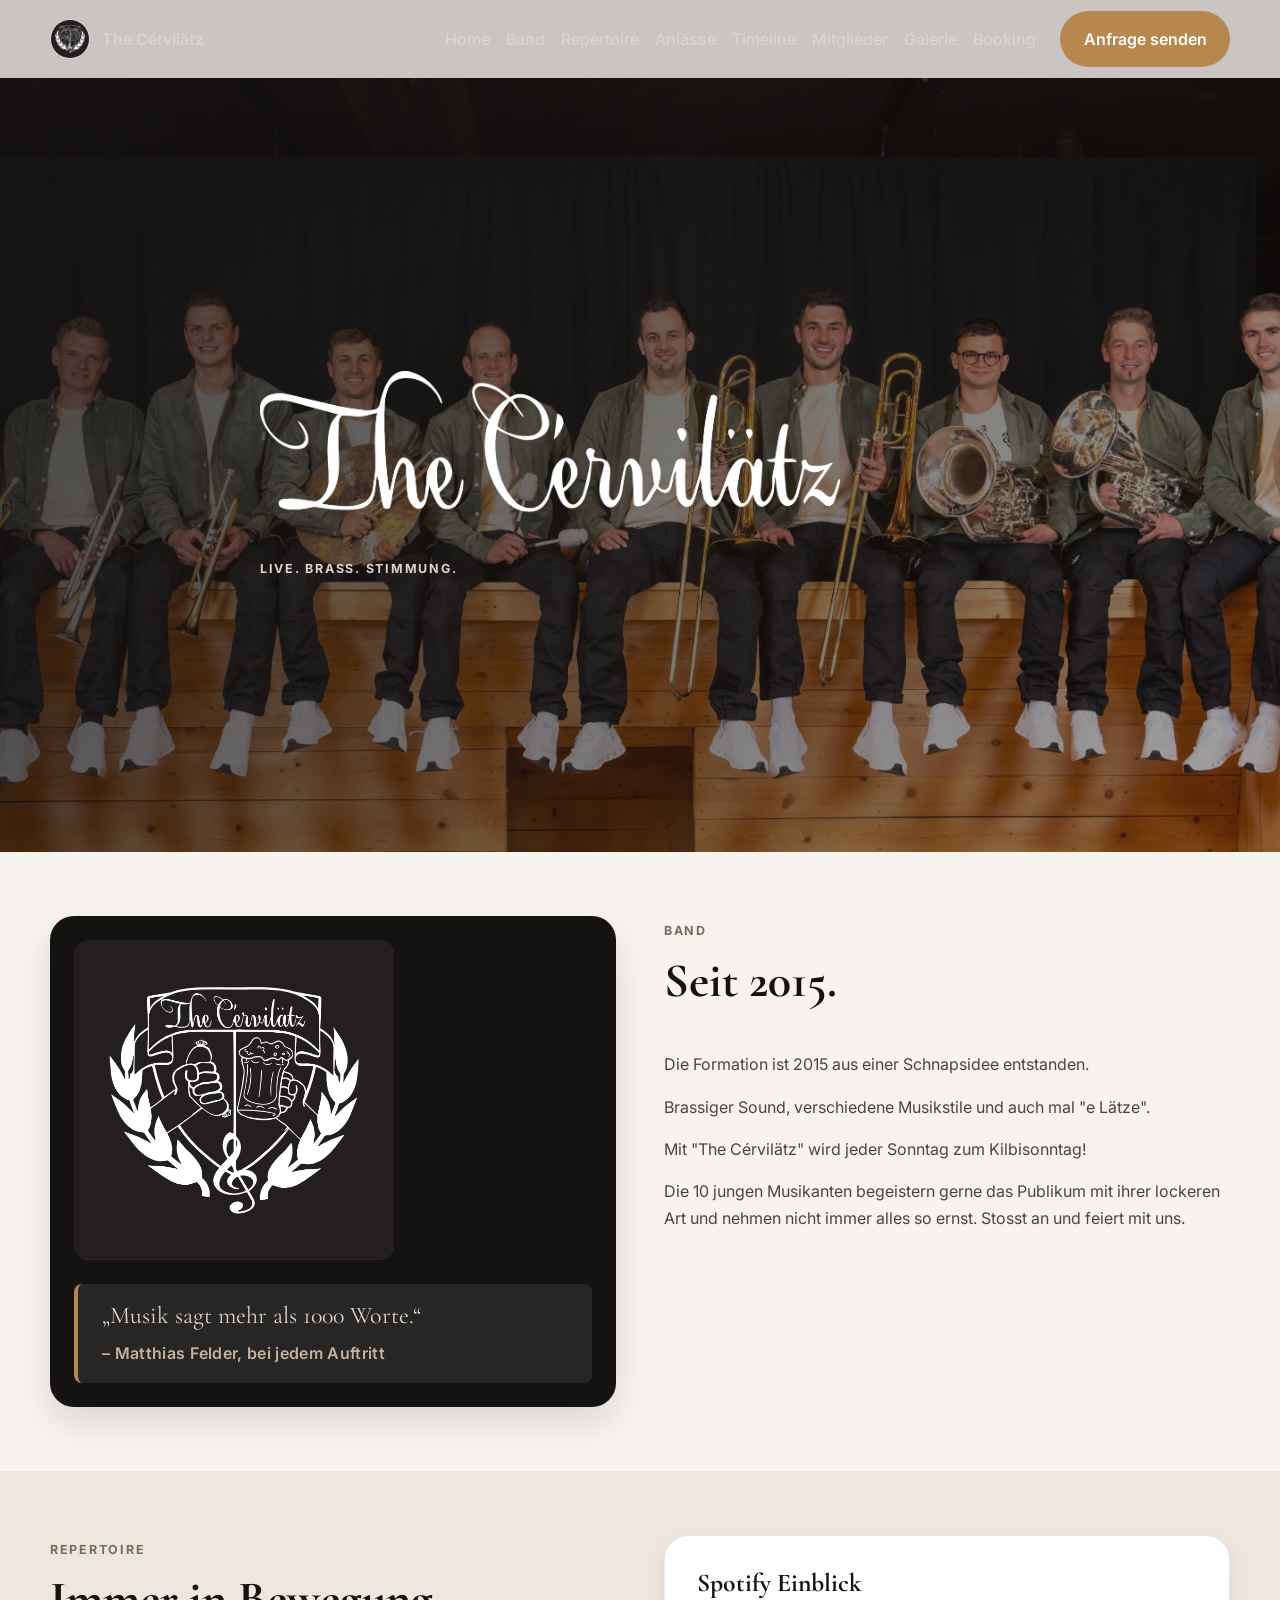
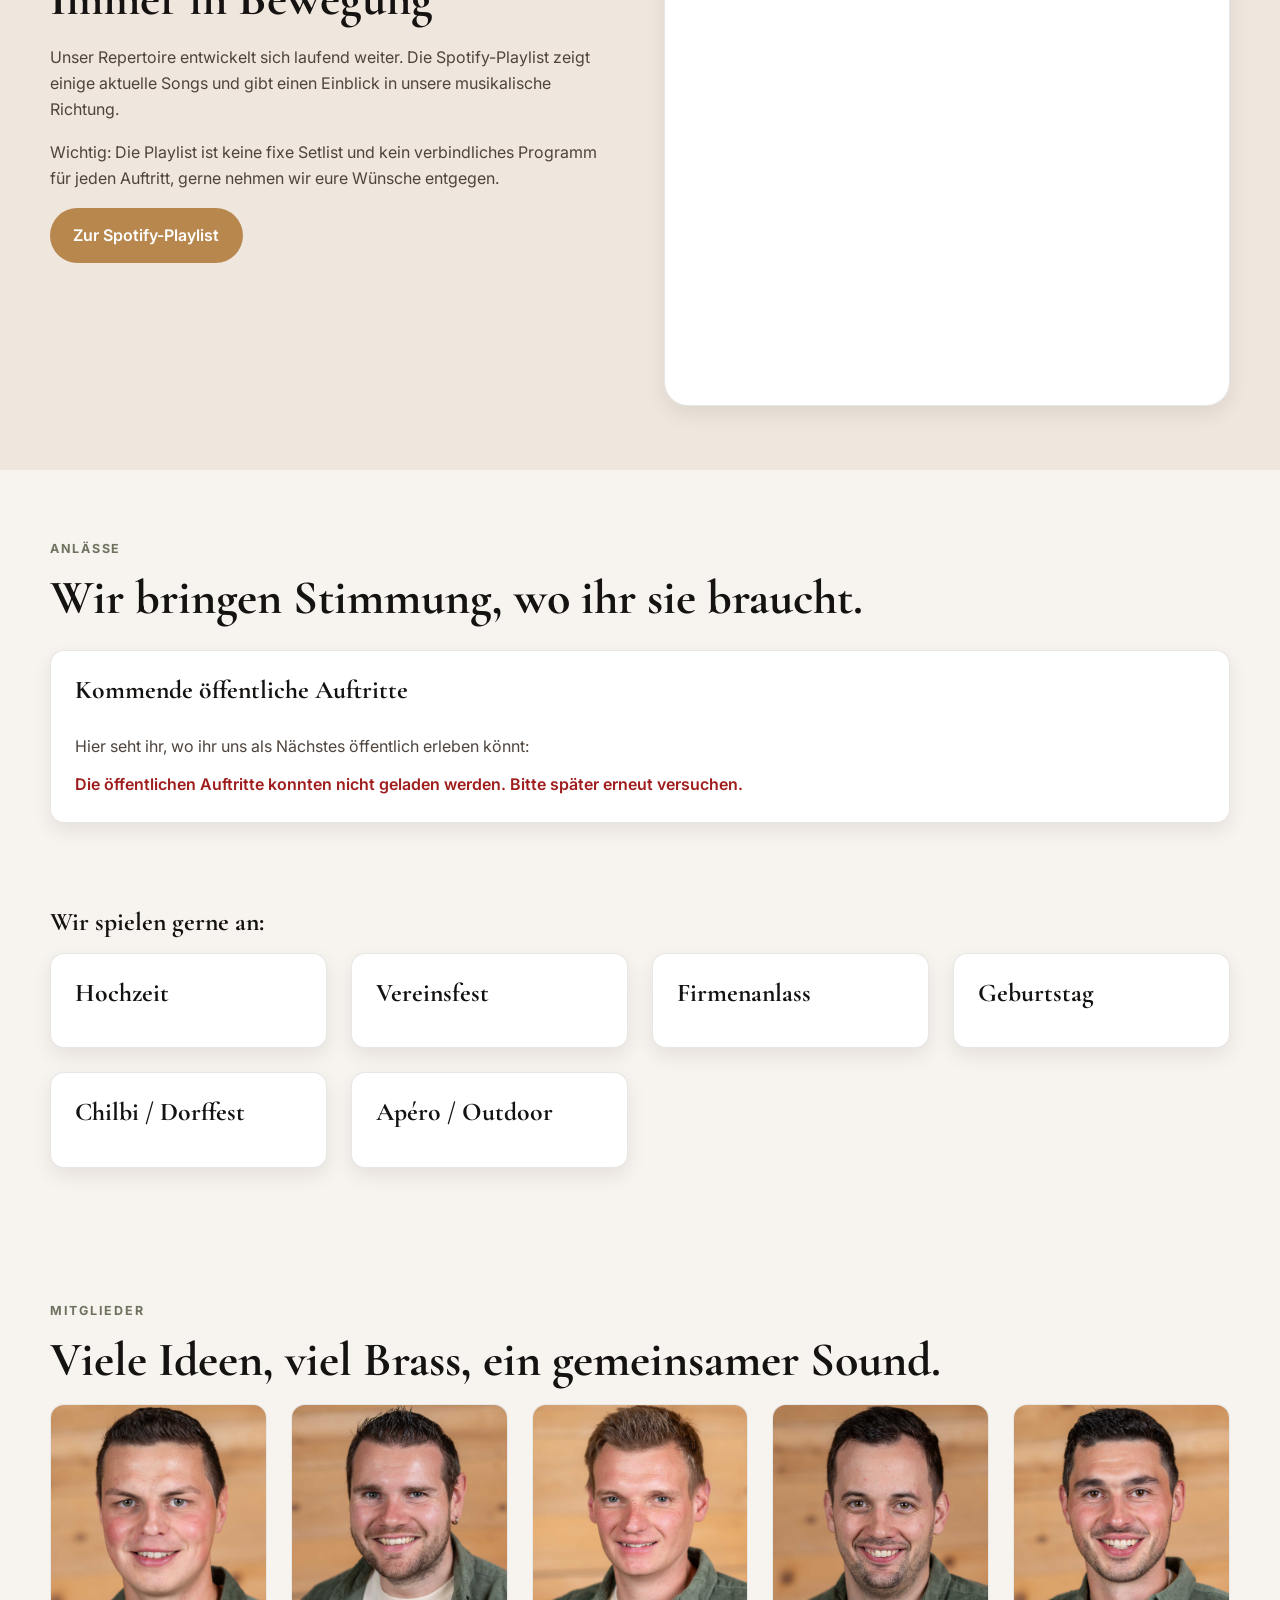
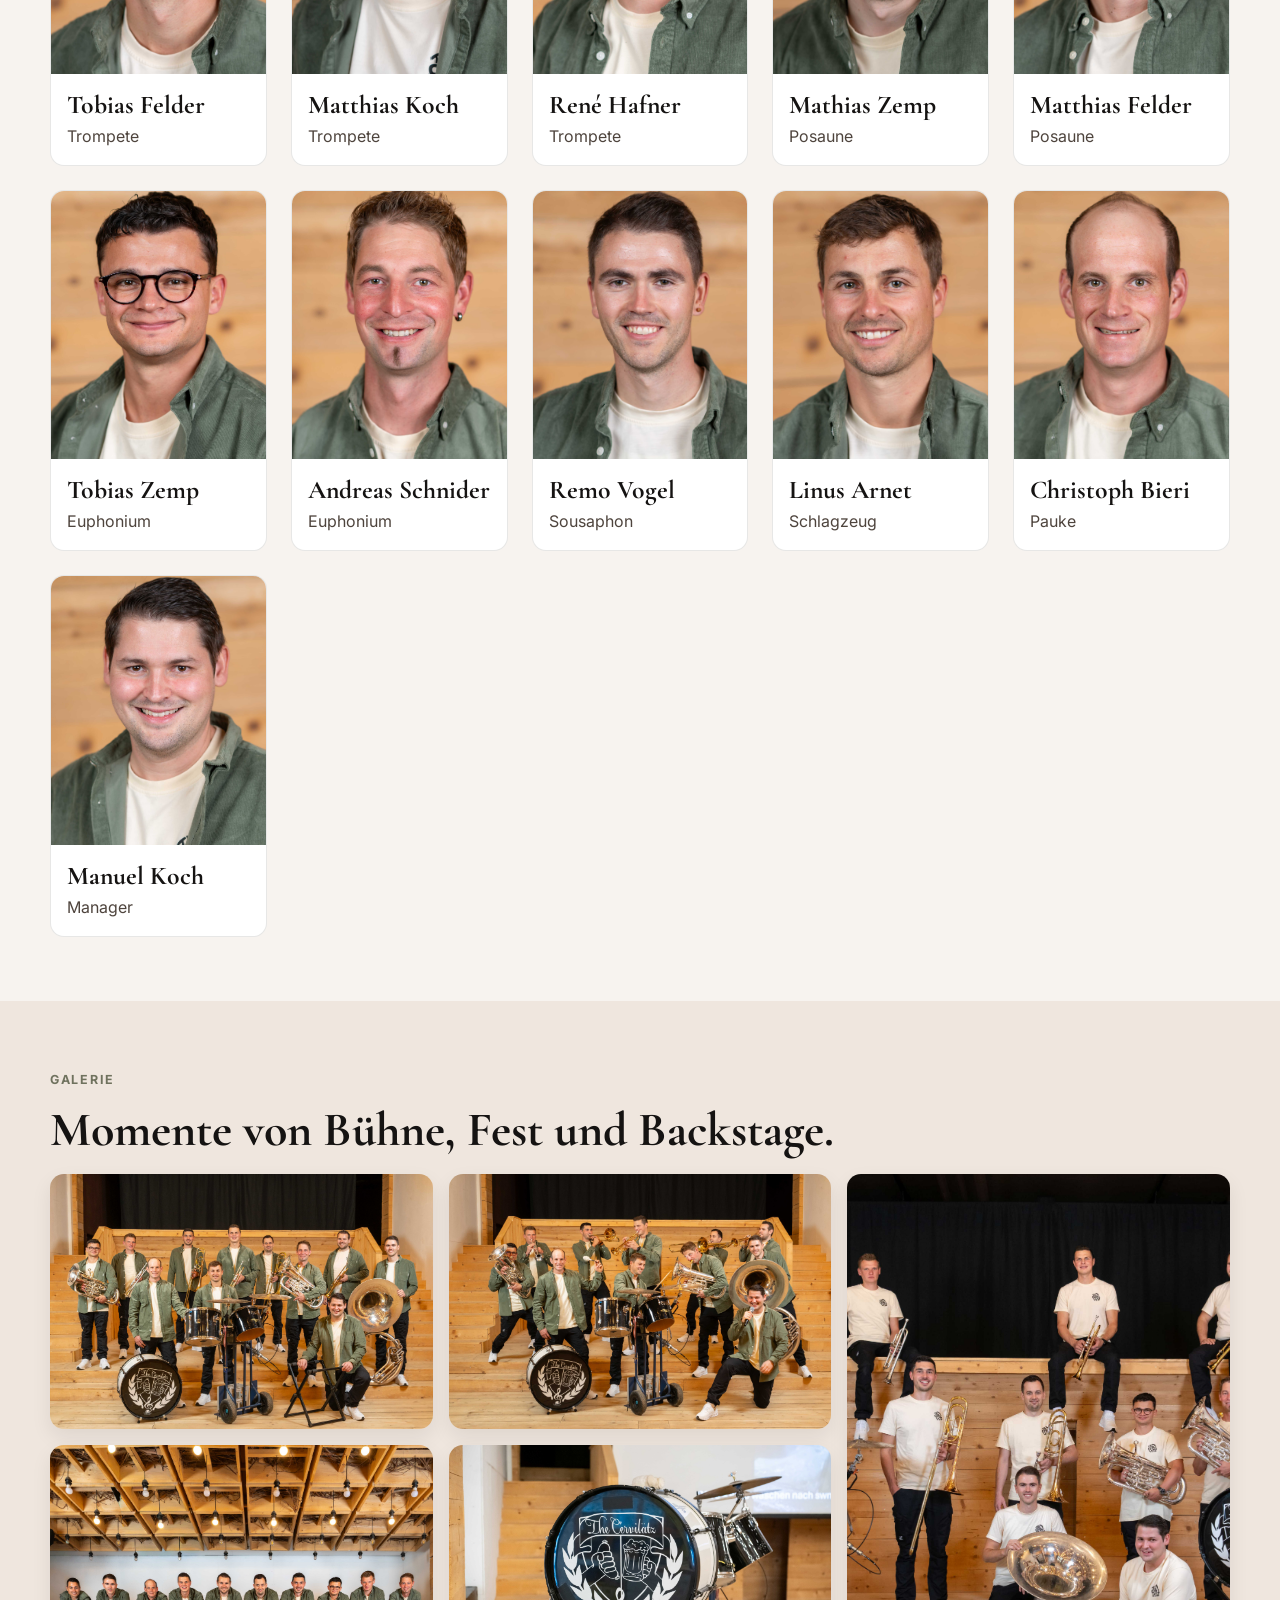
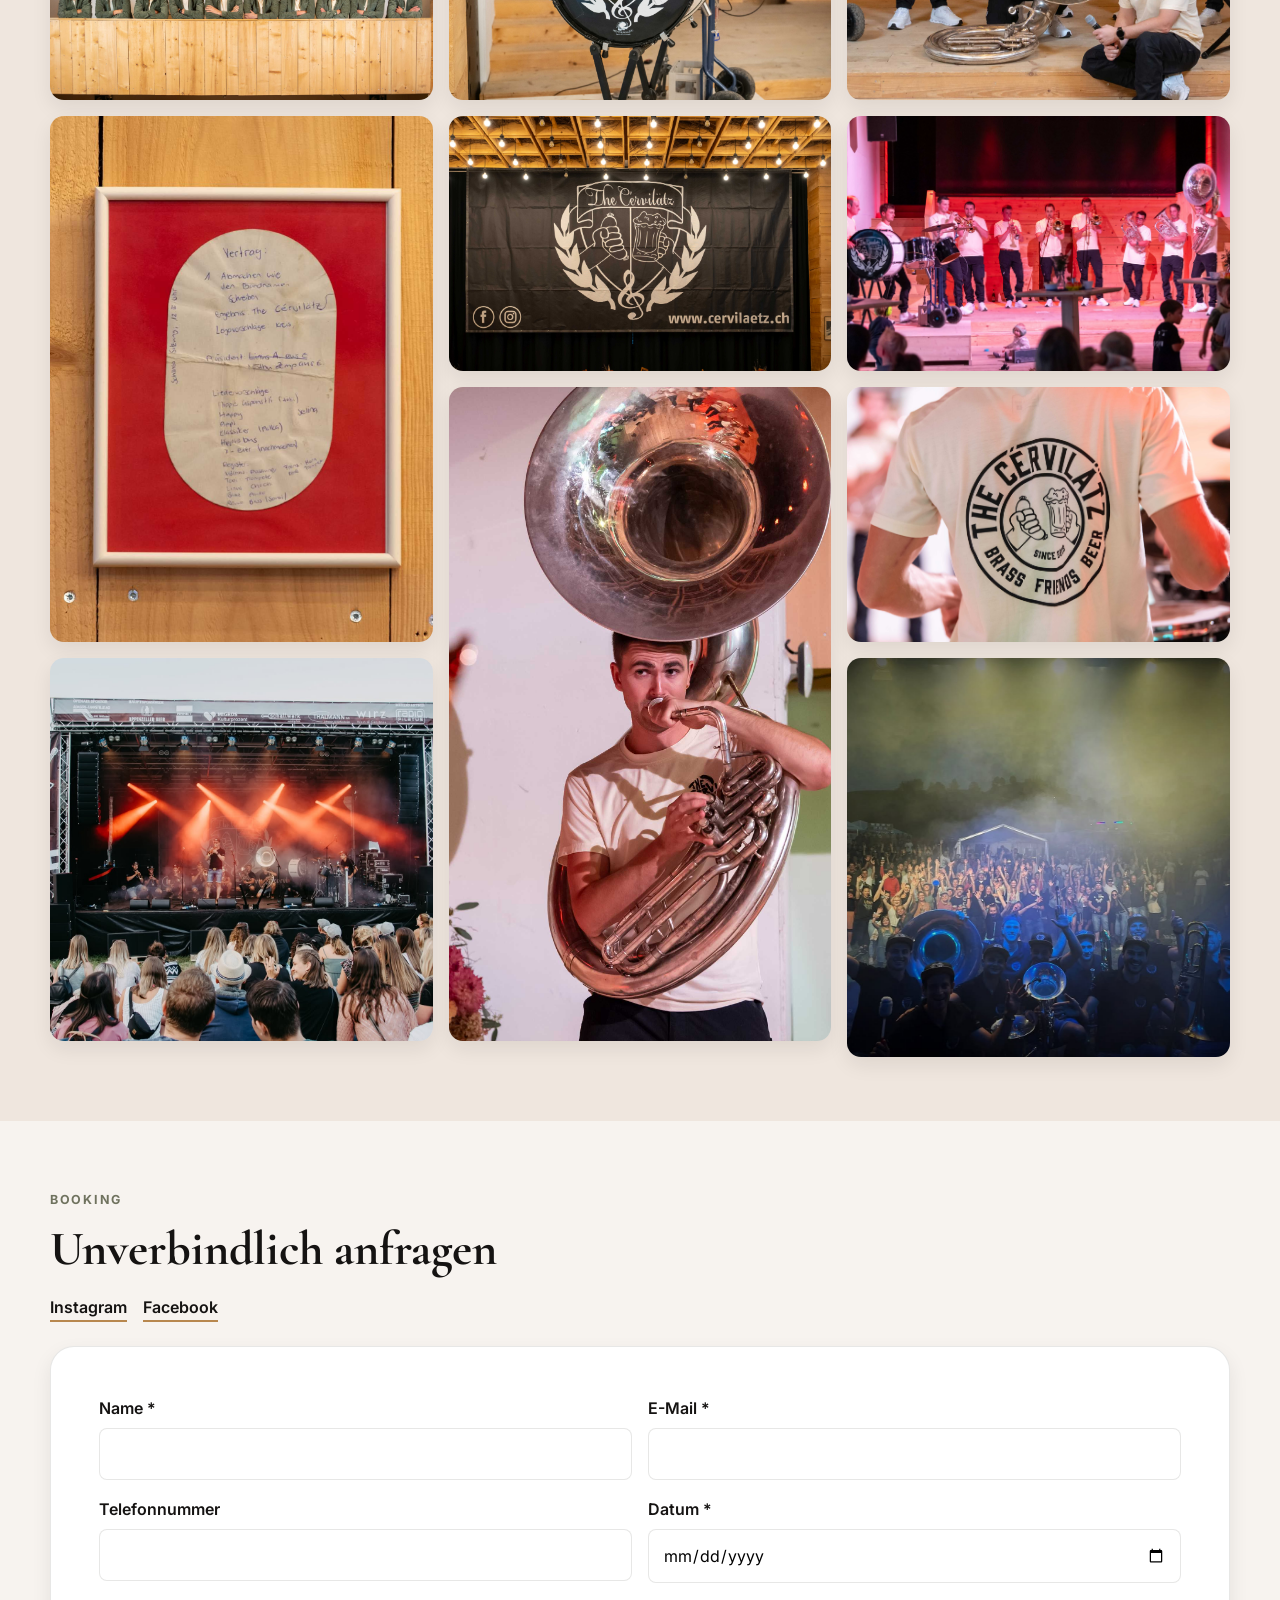
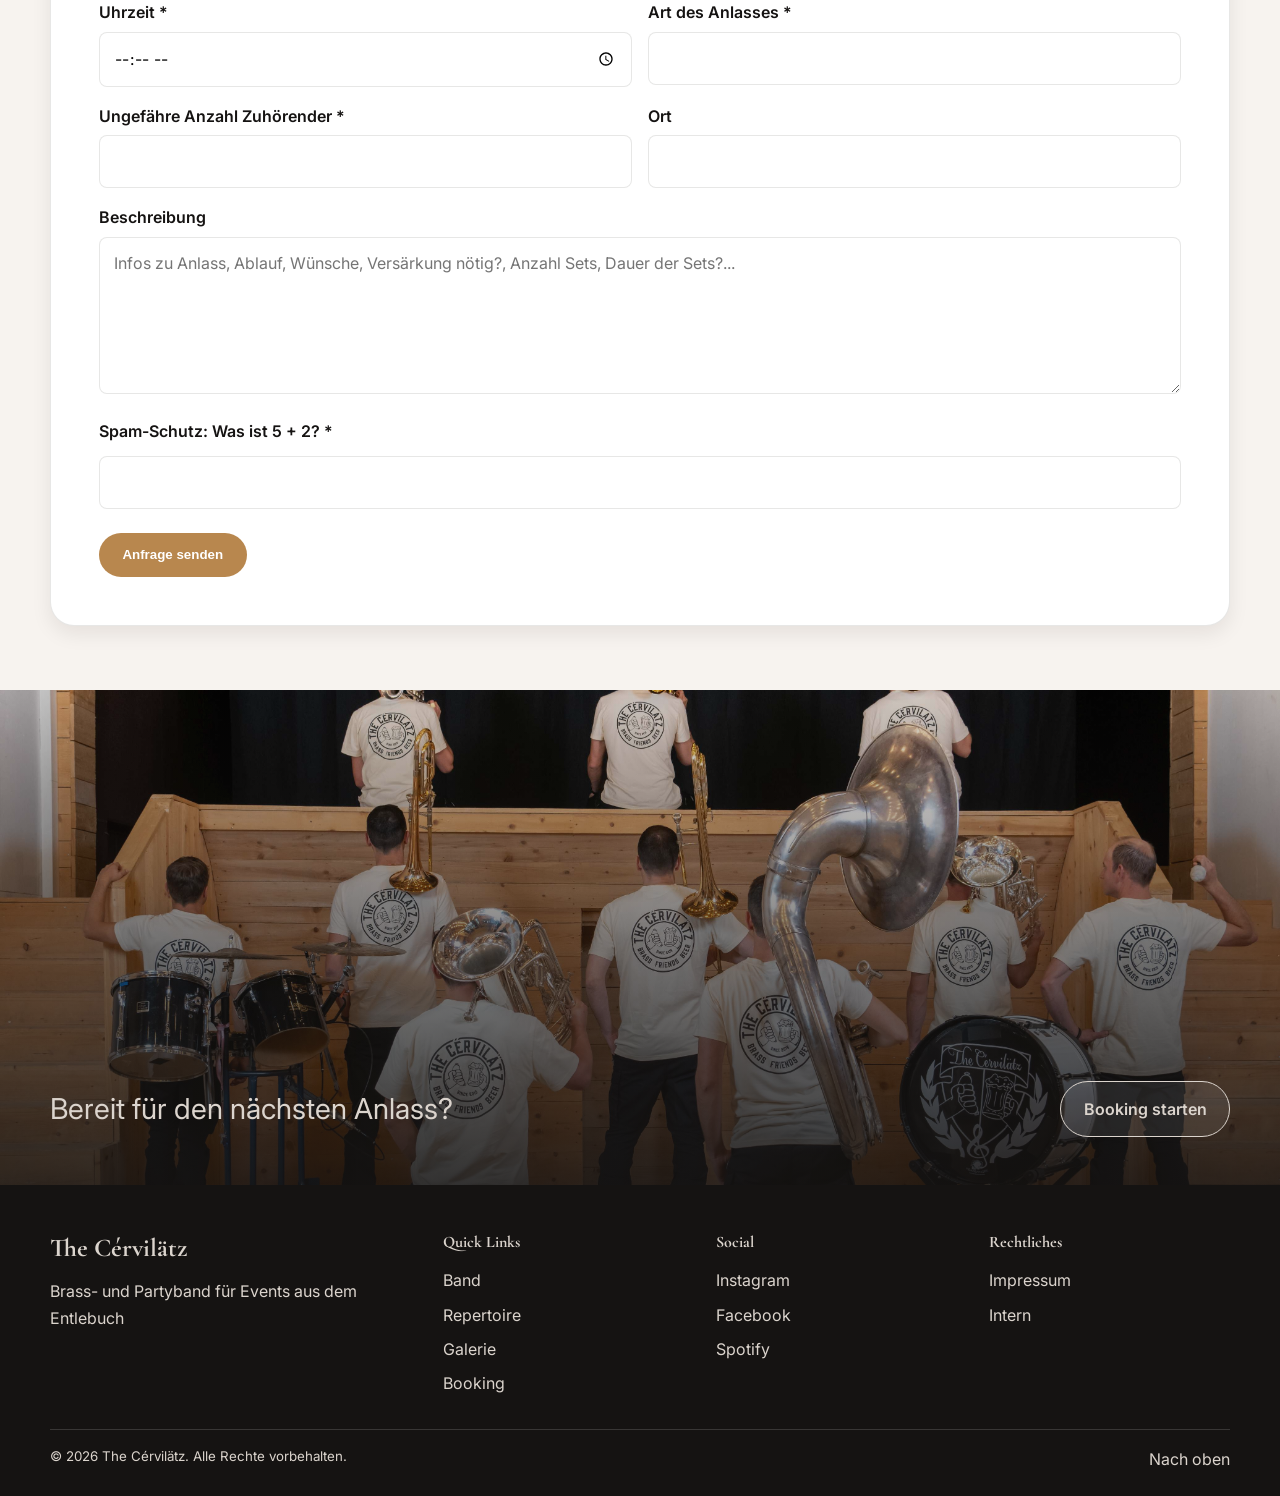
==== index.html @ f167fb7c "Landing Text und Buttons auskommentiert" ====
<!DOCTYPE html>
<html lang="de-CH">
<head>
  <meta charset="UTF-8">
  <meta name="viewport" content="width=device-width, initial-scale=1.0">
  <meta name="description" content="The Cérvilätz - Brass- und Partyband aus dem Entlebuch für Hochzeiten, Vereinsfeste, Firmenanlässe, Geburtstage und Events in Hasle, Entlebuch, Wolhusen, Schüpfheim und der ganzen Schweiz.">
  <meta name="keywords" content="The Cérvilätz, Cervilaetz, Brassband, Brass Band, Musik, Hasle, Entlebuch, Wolhusen, Schüpfheim, Band, Bandmitglieder, Partyband, Hochzeiten, Vereinsfeste, Firmenanlässe">
  <meta name="robots" content="index, follow">
  <meta name="author" content="The Cérvilätz">
  <link rel="canonical" href="https://www.cervilaetz.ch/">
  <meta property="og:type" content="website">
  <meta property="og:locale" content="de_CH">
  <meta property="og:site_name" content="The Cérvilätz">
  <meta property="og:title" content="The Cérvilätz | Brass. Stimmung. Live.">
  <meta property="og:description" content="Brass- und Partyband aus dem Entlebuch für Hochzeiten, Vereinsfeste, Firmenanlässe, Geburtstage und Events.">
  <meta property="og:url" content="https://www.cervilaetz.ch/">
  <meta property="og:image" content="https://www.cervilaetz.ch/images/152_10y-jubi_gesamt_sitzend.jpg">
  <meta name="twitter:card" content="summary_large_image">
  <meta name="twitter:title" content="The Cérvilätz | Brass. Stimmung. Live.">
  <meta name="twitter:description" content="Brass- und Partyband aus dem Entlebuch für Hochzeiten, Vereinsfeste, Firmenanlässe, Geburtstage und Events.">
  <meta name="twitter:image" content="https://www.cervilaetz.ch/images/152_10y-jubi_gesamt_sitzend.jpg">
  <title>The Cérvilätz | Brass. Stimmung. Live.</title>
  <link rel="icon" type="image/jpeg" href="images/Cervilaetz_Logo_negativ_quadrat.jpg">
  <link rel="preconnect" href="https://fonts.googleapis.com">
  <link rel="preconnect" href="https://fonts.gstatic.com" crossorigin>
  <link href="https://fonts.googleapis.com/css2?family=Cormorant+Garamond:wght@500;600;700&family=Inter:wght@400;500;600;700&display=swap" rel="stylesheet">
  <link rel="stylesheet" href="css/style.css">
  <script type="application/ld+json">
    {
      "@context": "https://schema.org",
      "@type": "MusicGroup",
      "name": "The Cérvilätz",
      "alternateName": "The Cervilaetz",
      "url": "https://www.cervilaetz.ch/",
      "logo": "https://www.cervilaetz.ch/images/Cervilaetz_Logo_negativ_quadrat.jpg",
      "image": "https://www.cervilaetz.ch/images/152_10y-jubi_gesamt_sitzend.jpg",
      "description": "Brass- und Partyband aus dem Entlebuch für Hochzeiten, Vereinsfeste, Firmenanlässe, Geburtstage und Events.",
      "foundingDate": "2015",
      "genre": ["Brass", "Partyband", "Live-Musik"],
      "areaServed": ["Hasle", "Entlebuch", "Wolhusen", "Schüpfheim", "Schweiz"],
      "sameAs": [
        "https://www.instagram.com/the_cervilaetz/",
        "https://www.facebook.com/profile.php?id=100063524253847",
        "https://open.spotify.com/playlist/6LKFlKQ0XDlutGhtxnO7WZ"
      ]
    }
  </script>

  <script async src="https://www.googletagmanager.com/gtag/js?id=G-7X8EV86ZR0"></script>
  <script>
    window.dataLayer = window.dataLayer || [];
    function gtag(){dataLayer.push(arguments);}
    gtag('js', new Date());

    gtag('config', 'G-7X8EV86ZR0');
  </script>

</head>
<body id="top">
  <a class="skip-link" href="#main-content">Direkt zum Inhalt springen</a>

  <!-- SECTION: HEADER / NAVIGATION -->
  <header class="site-header" id="site-header">
    <nav class="container nav" aria-label="Hauptnavigation">
      <a class="brand" href="#top" aria-label="The Cérvilätz Startseite">
        <img src="images/Cervilaetz_Logo_negativ_quadrat.jpg" alt="The Cérvilätz Logo">
        <span>The Cérvilätz</span>
      </a>

      <button class="nav-toggle" aria-expanded="false" aria-controls="primary-menu" aria-label="Menü öffnen">
        <span></span><span></span><span></span>
      </button>

      <div class="nav-panel" id="primary-menu">
        <ul class="nav-links">
          <li><a href="#top">Home</a></li>
          <li><a href="#band">Band</a></li>
          <li><a href="#repertoire">Repertoire</a></li>
          <li><a href="#anlaesse">Anlässe</a></li>
          <li><a href="#timeline">Timeline</a></li>
          <li><a href="#mitglieder">Mitglieder</a></li>
          <li><a href="#galerie">Galerie</a></li>
          <li><a href="#booking">Booking</a></li>
        </ul>
        <a class="btn btn-primary nav-cta" href="#booking">Anfrage senden</a>
      </div>
    </nav>
  </header>
  <!-- END SECTION: HEADER / NAVIGATION -->

  <main id="main-content">
    <!-- SECTION: HERO -->
    <section class="hero section-anchor" id="home" aria-label="Einstieg">
      <div class="hero-media" role="img" aria-label="The Cérvilätz Gruppenbild auf der Bühne"></div>
      <div class="hero-overlay"></div>
      <div class="container hero-content">
        <img class="hero-wordmark" src="images/Cervilaetz_Schriftzug_transparent_weiss.png" alt="The Cérvilätz Schriftzug">
        <p class="overline">Live. Brass. Stimmung.</p>
        <!-- 
        <h1>Mit The Cérvilätz wird jeder Sonntag zum Kilbisonntag.</h1>
        <p class="hero-text">Brassiger Sound, verschiedene Musikstile und auch mal e Lätze – live für Hochzeiten, Vereinsfeste, Firmenanlässe, Geburtstage und mehr.</p>
        <div class="hero-actions">
          <a href="#booking" class="btn btn-primary">Jetzt anfragen</a>
          <a href="#repertoire" class="btn btn-secondary">Repertoire entdecken</a>
           -->
        </div>
      </div>
    </section>
    <!-- END SECTION: HERO -->

    <!-- SECTION: ABOUT / BAND -->
    <section class="section section-anchor" id="band">
      <div class="container grid-2 about-grid">
        <div class="about-logo-wrap">
          <img src="images/Cervilaetz_Logo_negativ_quadrat.jpg" alt="The Cérvilätz Logo">
          <blockquote class="band-quote">
            <p>„Musik sagt mehr als 1000 Worte.“</p>
            <cite>– Matthias Felder, bei jedem Auftritt</cite>
          </blockquote>
        </div>
        <div>
          <p class="overline">Band</p>
          <h2>Seit 2015.</h2>
          <br>
          <p>  Die Formation ist 2015 aus einer Schnapsidee entstanden. </p>
          <p> Brassiger Sound, verschiedene Musikstile und auch mal "e Lätze". </p>
           <p>   Mit "The Cérvilätz" wird jeder Sonntag zum Kilbisonntag!</p>
              
              <p>  Die 10 jungen Musikanten begeistern gerne das Publikum mit ihrer lockeren Art und nehmen nicht immer alles so ernst. Stosst an und feiert mit uns.</p>
        </div>
      </div>
    </section>
    <!-- END SECTION: ABOUT / BAND -->

    <!-- SECTION: REPERTOIRE -->
    <section class="section section-alt section-anchor" id="repertoire">
      <div class="container grid-2 repertoire-grid">
        <div>
          <p class="overline">Repertoire</p>
          <h2>Immer in Bewegung</h2>
          <p>Unser Repertoire entwickelt sich laufend weiter. Die Spotify-Playlist zeigt einige aktuelle Songs und gibt einen Einblick in unsere musikalische Richtung.</p>
          <p>Wichtig: Die Playlist ist keine fixe Setlist und kein verbindliches Programm für jeden Auftritt, gerne nehmen wir eure Wünsche entgegen.</p>
          <a class="btn btn-primary" href="https://open.spotify.com/playlist/6LKFlKQ0XDlutGhtxnO7WZ?si=Tq5sfGl6RX2MrfLPPSO_Sw" target="_blank" rel="noopener noreferrer">Zur Spotify-Playlist</a>
        </div>
        <article class="spotify-card" aria-label="Spotify Hinweis">
          <h3>Spotify Einblick</h3>
          <iframe data-testid="embed-iframe" style="border-radius:12px" src="https://open.spotify.com/embed/playlist/6LKFlKQ0XDlutGhtxnO7WZ?utm_source=generator&theme=0" width="100%" height="352" frameBorder="0" allowfullscreen="" allow="autoplay; clipboard-write; encrypted-media; fullscreen; picture-in-picture" loading="lazy"></iframe>
        </article>
      </div>
    </section>
    <!-- END SECTION: REPERTOIRE -->

    <!-- SECTION: EVENT TYPES / ANLAESSE -->
    <section class="section section-anchor" id="anlaesse">
      <div class="container">
        <p class="overline">Anlässe</p>
        <h2>Wir bringen Stimmung, wo ihr sie braucht.</h2>

        <article class="event-card public-gigs-card" aria-label="Kommende öffentliche Auftritte">
          <h3>Kommende öffentliche Auftritte</h3>
          <p class="public-gigs-intro">Hier seht ihr, wo ihr uns als Nächstes öffentlich erleben könnt:</p>
          <p class="table-status loading" id="public-gigs-status" role="status" aria-live="polite">Lade öffentliche Auftritte...</p>
          <div class="responsive-table public-gigs-table-wrap" id="public-gigs-table-wrap" hidden></div>
        </article>
        <br> <br>
        <h3 class="event-grid-title">Wir spielen gerne an:</h3>
        <div class="cards-grid event-grid">
          <article class="event-card"><h3>Hochzeit</h3><!-- <p>Emotional, festlich und live mit Charakter.</p> --></article>
          <article class="event-card"><h3>Vereinsfest</h3><!-- <p>Nahe am Publikum, mit Zug und Druck.</p> --></article>
          <article class="event-card"><h3>Firmenanlass</h3><!-- <p>Professionell, unkompliziert und prägnant.</p> --></article>
          <article class="event-card"><h3>Geburtstag</h3><!-- <p>Persönlich, spontan und voller Energie.</p> --></article>
          <article class="event-card"><h3>Chilbi / Dorffest</h3><!-- <p>Brassig, laut und garantiert nicht langweilig.</p> --></article>
          <article class="event-card"><h3>Apéro / Outdoor</h3><!-- <p>Flexibel, nahbar und passend zur Umgebung.</p> --></article>
        </div>
      </div>
    </section>
    <!-- END SECTION: EVENT TYPES / ANLAESSE -->

<!-- SECTION: TIMELINE / MEILENSTEINE 
    <section class="section section-charcoal section-anchor" id="timeline">
      <div class="container">
        <p class="overline">Timeline</p>
        <h2>Meilensteine</h2>
        <ol class="timeline-list">
          <li>
            <span class="year">2015</span>
            <p>Gründung von The Cérvilätz.</p>
            <p>Statuten auf einem Pommes-Teller.</p>
          </li>
          <li>
            <span class="year">2016</span>
            <p>Erster Auftritt am FIC.</p>
          </li>
          <li>
            <span class="year">2022</span>
            <p>Erster Auftritt an einem Open-Air - Grundopenair.</p>
          </li>
          <li>
            <span class="year">2025</span>
            <p>10-Jahres-Jubiläum mit neuen Bildern und neuem Webauftritt.</p>
          </li>
          <li>
            <span class="year">2026</span>
            <p>10. und somit Jubiläums Auftritt am FIC</p>
          </li>
        </ol>
      </div>
    </section>
     END SECTION: TIMELINE / MEILENSTEINE -->
  

    <!-- SECTION: BAND MEMBERS -->
    <section class="section section-anchor" id="mitglieder">
      <div class="container">
        <p class="overline">Mitglieder</p>
        <h2>Viele Ideen, viel Brass, ein gemeinsamer Sound.</h2>
        <div class="cards-grid member-grid">
          <article class="member-card"><img src="images/mitglieder/063_10y-jubi_tobias_felder.jpg" alt="Tobias Felder"><h3>Tobias Felder</h3><p>Trompete</p></article>
          <article class="member-card"><img src="images/mitglieder/059_10y-jubi_matthias_koch.jpg" alt="Matthias Koch"><h3>Matthias Koch</h3><p>Trompete</p></article>
          <article class="member-card"><img src="images/mitglieder/085_10y-jubi_rene_hafner.jpg" alt="Rene Hafner"><h3>René Hafner</h3><p>Trompete</p></article>
          <article class="member-card"><img src="images/mitglieder/044_10y-jubi_mathias_zemp.jpg" alt="Mathias Zemp"><h3>Mathias Zemp</h3><p>Posaune</p></article>
          <article class="member-card"><img src="images/mitglieder/053_10y-jubi_matthias_felder.jpg" alt="Matthias Felder"><h3>Matthias Felder</h3><p>Posaune</p></article>
          <article class="member-card"><img src="images/mitglieder/070_10y-jubi_tobias_zemp.jpg" alt="Tobias Zemp"><h3>Tobias Zemp</h3><p>Euphonium</p></article>
          <article class="member-card"><img src="images/mitglieder/077_10y-jubi_andreas_schnider.jpg" alt="Andreas Schnider"><h3>Andreas Schnider</h3><p>Euphonium</p></article>
          <article class="member-card"><img src="images/mitglieder/081_10y-jubi_remo_vogel.jpg" alt="Remo Vogel"><h3>Remo Vogel</h3><p>Sousaphon</p></article>
          <article class="member-card"><img src="images/mitglieder/037_10y-jubi_linus_arnet.jpg" alt="Linus Arnet"><h3>Linus Arnet</h3><p>Schlagzeug</p></article>
          <article class="member-card"><img src="images/mitglieder/075_10y-jubi_christoph_bieri.jpg" alt="Christoph Bieri"><h3>Christoph Bieri</h3><p>Pauke</p></article>
          <article class="member-card"><img src="images/mitglieder/089_10y-jubi_manuel_koch.jpg" alt="Manuel Koch"><h3>Manuel Koch</h3><p>Manager</p></article>
        </div>
      </div>
    </section>
    <!-- END SECTION: BAND MEMBERS -->

    <!-- SECTION: GALLERY -->
    <section class="section section-alt section-anchor" id="galerie">
      <div class="container">
        <p class="overline">Galerie</p>
        <h2>Momente von Bühne, Fest und Backstage.</h2>
        <div class="gallery-grid" id="gallery-grid" aria-live="polite"></div>
      </div>
    </section>
    <!-- END SECTION: GALLERY -->

    <!-- SECTION: BOOKING -->
    <section class="section section-anchor" id="booking">
      <div class="container booking-head">
        <p class="overline">Booking</p>
        <h2>Unverbindlich anfragen</h2>
        <div class="social-row" aria-label="Social Media Links">
          <a href="https://www.instagram.com/the_cervilaetz/" target="_blank" rel="noopener noreferrer">Instagram</a>
          <a href="https://www.facebook.com/profile.php?id=100063524253847" target="_blank" rel="noopener noreferrer">Facebook</a>
        </div>
      </div>

      <div class="container booking-wrap">
        <!-- This form uses FormSubmit to forward requests to the configured e-mail address. -->
        <form class="booking-form" action="https://formsubmit.co/koch_manuel@hotmail.com" method="post">
          <input type="hidden" name="_subject" value="Neue Booking-Anfrage | The Cérvilätz">
          <input type="text" name="_honey" class="hidden-field" tabindex="-1" autocomplete="off">
          <div class="form-grid">
            <div class="form-field">
              <label for="name">Name *</label>
              <input id="name" name="name" type="text" required>
            </div>
            <div class="form-field">
              <label for="email">E-Mail *</label>
              <input id="email" name="email" type="email" required>
            </div>
            <div class="form-field">
              <label for="phone">Telefonnummer</label>
              <input id="phone" name="phone" type="tel">
            </div>
            <div class="form-field">
              <label for="date">Datum *</label>
              <input id="date" name="date" type="date" required>
            </div>
            <div class="form-field">
              <label for="time">Uhrzeit *</label>
              <input id="time" name="time" type="time" required>
            </div>
            <div class="form-field">
              <label for="event-type">Art des Anlasses *</label>
              <input id="event-type" name="event-type" type="text" required>
            </div>
            <div class="form-field">
              <label for="audience">Ungefähre Anzahl Zuhörender *</label>
              <input id="audience" name="audience" type="number" min="1" required>
            </div>
            <div class="form-field">
              <label for="location">Ort</label>
              <input id="location" name="location" type="text">
            </div>
            <!--
            <div class="form-field">
              <label for="duration">Dauer</label>
              <input id="duration" name="duration" type="text" placeholder="z. B. 2 Stunden">
            </div>
            <div class="form-field">
              <label for="sets">Anzahl Sets</label>
              <input id="sets" name="sets" type="text">
            </div>
            <div class="form-field">
              <label for="amplification">Elektroakustische Verstärkung nötig?</label>
              <select id="amplification" name="amplification">
                <option value="">Bitte wählen</option>
                <option>Ja</option>
                <option>Nein</option>
                <option>Unklar</option>
              </select>
            </div>
            -->
            <div class="form-field form-field-full">
              <label for="description">Beschreibung</label>
              <textarea id="description" name="description" rows="5" placeholder="Infos zu Anlass, Ablauf, Wünsche, Versärkung nötig?, Anzahl Sets, Dauer der Sets?..."></textarea>
            </div>
            <div class="form-field form-field-full captcha-field">
              <label for="captcha-answer" id="captcha-question">Spam-Schutz: Rechnung wird geladen ... *</label>
              <input id="captcha-answer" name="captcha-answer" type="number" inputmode="numeric" required>
            </div>
          </div>
          <button type="submit" class="btn btn-primary">Anfrage senden</button>
        </form>
      </div>
    </section>
    <!-- END SECTION: BOOKING -->

    <!-- SECTION: CLOSING IMAGE BANNER -->
    <section class="closing-banner" aria-label="Schlussbild">
      <div class="closing-media" role="img" aria-label="The Cérvilätz als Gruppe von hinten"></div>
      <div class="closing-overlay"></div>
      <div class="container closing-content">
        <p>Bereit für den nächsten Anlass?</p>
        <a href="#booking" class="btn btn-secondary">Booking starten</a>
      </div>
    </section>
    <!-- END SECTION: CLOSING IMAGE BANNER -->
  </main>

  <dialog class="gallery-lightbox" id="gallery-lightbox" aria-label="Bildansicht">
    <button type="button" class="lightbox-close" id="lightbox-close" aria-label="Galerie schliessen">&times;</button>
    <button type="button" class="lightbox-nav lightbox-prev" id="lightbox-prev" aria-label="Vorheriges Bild">&#10094;</button>
    <img id="lightbox-image" src="" alt="">
    <button type="button" class="lightbox-nav lightbox-next" id="lightbox-next" aria-label="Naechstes Bild">&#10095;</button>
  </dialog>

  <!-- SECTION: FOOTER -->
  <footer class="site-footer">
    <div class="container footer-grid">
      <div>
        <h3>The Cérvilätz</h3>
        <p>Brass- und Partyband für Events aus dem Entlebuch</p>
      </div>
      <div>
        <h4>Quick Links</h4>
        <ul>
          <li><a href="#band">Band</a></li>
          <li><a href="#repertoire">Repertoire</a></li>
          <li><a href="#galerie">Galerie</a></li>
          <li><a href="#booking">Booking</a></li>
        </ul>
      </div>
      <div>
        <h4>Social</h4>
        <ul>
          <li><a href="https://www.instagram.com/the_cervilaetz/" target="_blank" rel="noopener noreferrer">Instagram</a></li>
          <li><a href="https://www.facebook.com/profile.php?id=100063524253847" target="_blank" rel="noopener noreferrer">Facebook</a></li>
          <li><a href="https://open.spotify.com/playlist/6LKFlKQ0XDlutGhtxnO7WZ?si=Tq5sfGl6RX2MrfLPPSO_Sw" target="_blank" rel="noopener noreferrer">Spotify</a></li>
        </ul>
      </div>
      <div>
        <h4>Rechtliches</h4>
        <ul>
          <li><a href="impressum.html">Impressum</a></li>
          <li><a href="intern.html">Intern</a></li>
        </ul>
      </div>
    </div>
    <div class="container footer-bottom">
      <small>&copy; <span id="year"></span> The Cérvilätz. Alle Rechte vorbehalten.</small>
      <a href="#top">Nach oben</a>
    </div>
  </footer>
  <!-- END SECTION: FOOTER -->

  <script src="js/main.js"></script>
</body>
</html>
---- css/style.css ----
/* =========================================
   SECTION: ROOT VARIABLES
   ========================================= */
:root {
  --color-bg: #F7F3EF;
  --color-surface: #FFFFFF;
  --color-surface-alt: #EFE6DE;
  --color-text: #151312;
  --color-text-soft: #4E443D;
  --color-charcoal: #151312;
  --color-wood-dark: #3C2F26;
  --color-wood: #97663E;
  --color-wood-light: #C5B19E;
  --color-offwhite: #DBD4CD;
  --color-olive: #6F725E;
  --color-accent: #B8874E;
  --color-border: rgba(21, 19, 18, 0.10);

  --font-heading: "Cormorant Garamond", Georgia, serif;
  --font-body: "Inter", "Manrope", system-ui, sans-serif;

  --space-1: 0.5rem;
  --space-2: 0.75rem;
  --space-3: 1rem;
  --space-4: 1.5rem;
  --space-5: 2rem;
  --space-6: 3rem;
  --space-7: 4rem;
  --space-8: 6rem;

  --radius-sm: 8px;
  --radius-md: 14px;
  --radius-lg: 24px;

  --shadow-sm: 0 8px 20px rgba(21, 19, 18, 0.08);
  --shadow-md: 0 16px 36px rgba(21, 19, 18, 0.12);

  --transition: 250ms ease;
  --container: 1180px;
}

/* =========================================
   SECTION: BASE STYLES
   ========================================= */
* { box-sizing: border-box; }
html {
  scroll-behavior: smooth;
  overflow-x: hidden;
}
body {
  margin: 0;
  font-family: var(--font-body);
  background: var(--color-bg);
  color: var(--color-text);
  line-height: 1.65;
  overflow-x: hidden;
}
img { max-width: 100%; display: block; }
a { color: inherit; text-decoration: none; }
[hidden] { display: none !important; }

.container {
  width: min(var(--container), 100% - 2rem);
  margin-inline: auto;
}

.section {
  padding: var(--space-7) 0;
}

.section-alt {
  background: var(--color-surface-alt);
}

.section-charcoal {
  background: var(--color-charcoal);
  color: var(--color-offwhite);
}

h1, h2, h3, h4 {
  margin: 0 0 var(--space-3);
  font-family: var(--font-heading);
  line-height: 1.15;
}

h1 { font-size: clamp(2rem, 5vw, 4.3rem); }
h2 { font-size: clamp(1.7rem, 4vw, 3rem); }
h3 { font-size: clamp(1.2rem, 2vw, 1.6rem); }
p { margin: 0 0 var(--space-3); color: var(--color-text-soft); }
.section-charcoal p { color: var(--color-offwhite); }

.overline {
  display: inline-block;
  letter-spacing: 0.14em;
  text-transform: uppercase;
  font-size: 0.78rem;
  font-weight: 700;
  color: var(--color-olive);
  margin-bottom: var(--space-2);
}

/* =========================================
   SECTION: UTILITIES
   ========================================= */
.grid-2 {
  display: grid;
  gap: var(--space-6);
}

.cards-grid {
  display: grid;
  gap: var(--space-4);
}

.btn {
  display: inline-flex;
  align-items: center;
  justify-content: center;
  gap: var(--space-1);
  padding: 0.85rem 1.4rem;
  border-radius: 999px;
  border: 1px solid transparent;
  font-weight: 600;
  transition: var(--transition);
}

.btn-primary {
  background: var(--color-accent);
  color: var(--color-surface);
}
.btn-primary:hover,
.btn-primary:focus-visible {
  background: var(--color-wood);
}

.btn-secondary {
  border-color: var(--color-offwhite);
  color: var(--color-offwhite);
  background: rgba(255, 255, 255, 0.08);
}
.btn-secondary:hover,
.btn-secondary:focus-visible {
  background: rgba(255, 255, 255, 0.2);
}

.skip-link {
  position: absolute;
  left: -999px;
  top: 0;
  background: var(--color-charcoal);
  color: #fff;
  padding: var(--space-2) var(--space-3);
  z-index: 999;
}
.skip-link:focus { left: var(--space-3); top: var(--space-3); }

:focus-visible {
  outline: 3px solid var(--color-accent);
  outline-offset: 2px;
}

/* =========================================
   SECTION: HEADER / NAVIGATION
   ========================================= */
.site-header {
  position: sticky;
  top: 0;
  z-index: 50;
  background: rgba(21, 19, 18, 0.2);
  backdrop-filter: blur(8px);
  transition: var(--transition);
}

.site-header.is-scrolled,
.site-header-solid {
  background: rgba(21, 19, 18, 0.9);
  box-shadow: var(--shadow-sm);
}

.nav {
  min-height: 78px;
  display: flex;
  align-items: center;
  justify-content: space-between;
  gap: var(--space-3);
}

.brand {
  display: inline-flex;
  align-items: center;
  gap: var(--space-2);
  color: var(--color-offwhite);
  font-weight: 600;
}

.brand img {
  width: 40px;
  height: 40px;
  border-radius: 50%;
  object-fit: cover;
  border: 1px solid rgba(255, 255, 255, 0.2);
}

.nav-toggle {
  display: inline-flex;
  flex-direction: column;
  gap: 4px;
  border: 0;
  background: transparent;
  padding: 0.4rem;
}

.nav-toggle span {
  width: 26px;
  height: 2px;
  background: var(--color-offwhite);
}

.nav-panel {
  position: absolute;
  top: 78px;
  left: 0;
  right: 0;
  background: var(--color-charcoal);
  border-top: 1px solid rgba(255, 255, 255, 0.1);
  padding: var(--space-4) 1rem;
  display: none;
}

.nav-panel.is-open { display: block; }

.nav-links {
  list-style: none;
  margin: 0 0 var(--space-4);
  padding: 0;
  display: grid;
  gap: var(--space-2);
}

.nav-links a {
  color: var(--color-offwhite);
  font-weight: 500;
}

.nav-links a:hover,
.nav-links a:focus-visible,
.nav-links a.active { color: var(--color-accent); }

/* =========================================
   SECTION: HERO
   ========================================= */
.hero {
  position: relative;
  min-height: 86vh;
  color: var(--color-offwhite);
  display: flex;
  align-items: center;
}

.hero-media,
.hero-overlay,
.closing-media,
.closing-overlay {
  position: absolute;
  inset: 0;
}

.hero-media {
  background: url("../images/152_10y-jubi_gesamt_sitzend.jpg") center/cover no-repeat;
}

.hero-overlay {
  background: linear-gradient(120deg, rgba(21, 19, 18, 0.82), rgba(21, 19, 18, 0.38));
}

.hero-content {
  position: relative;
  z-index: 1;
  padding: 7rem 0 5rem;
  max-width: 760px;
}

.hero .overline,
.hero p,
.hero h1 { color: var(--color-offwhite); }

.hero-wordmark {
  width: min(580px, 86%);
  margin-bottom: var(--space-4);
}

.hero-text { max-width: 64ch; }

.hero-actions {
  display: flex;
  flex-wrap: wrap;
  gap: var(--space-3);
}

/* =========================================
   SECTION: ABOUT / BAND
   ========================================= */
.about-logo-wrap {
  width: fit-content;
  margin-inline: auto;
  background: var(--color-charcoal);
  border-radius: var(--radius-lg);
  padding: var(--space-4);
  box-shadow: var(--shadow-md);
}

.about-logo-wrap img {
  width: min(320px, 100%);
  border-radius: var(--radius-md);
}

.band-quote {
  margin: var(--space-4) 0 0;
  padding: var(--space-3) var(--space-4);
  border-left: 4px solid var(--color-accent);
  background: rgba(255, 255, 255, 0.08);
  border-radius: var(--radius-sm);
}

.band-quote p {
  margin-bottom: var(--space-1);
  font-family: var(--font-heading);
  font-size: clamp(1.15rem, 2.2vw, 1.5rem);
  line-height: 1.35;
  color: var(--color-offwhite);
}

.band-quote cite {
  display: block;
  font-style: normal;
  font-weight: 600;
  letter-spacing: 0.02em;
  color: var(--color-wood-light);
}

/* =========================================
   SECTION: REPERTOIRE
   ========================================= */
.spotify-card {
  background: var(--color-surface);
  border: 1px solid var(--color-border);
  border-radius: var(--radius-lg);
  padding: var(--space-5);
  box-shadow: var(--shadow-sm);
}

.spotify-card a {
  color: var(--color-wood);
  font-weight: 700;
}

/* =========================================
   SECTION: EVENT TYPES / ANLAESSE
   ========================================= */
.event-grid { grid-template-columns: repeat(auto-fit, minmax(220px, 1fr)); }

.event-card {
  background: var(--color-surface);
  border: 1px solid var(--color-border);
  border-radius: var(--radius-md);
  padding: var(--space-4);
  box-shadow: var(--shadow-sm);
}

.event-card p { margin-bottom: 0; }


.event-grid-title {
  margin: var(--space-5) 0 var(--space-3);
}

.public-gigs-card {
  display: grid;
  gap: var(--space-2);
  margin-top: var(--space-4);
}

.public-gigs-intro {
  margin-bottom: var(--space-2);
}

.public-gigs-table {
  min-width: 520px;
}


/* =========================================
   SECTION: TIMELINE
   ========================================= */
.timeline-list {
  list-style: none;
  margin: var(--space-5) 0 0;
  padding: 0;
  border-left: 2px solid rgba(255, 255, 255, 0.2);
}

.timeline-list li {
  position: relative;
  margin-left: var(--space-4);
  padding: 0 0 var(--space-5) var(--space-4);
}

.timeline-list li::before {
  content: "";
  position: absolute;
  left: -1.15rem;
  top: 0.3rem;
  width: 10px;
  height: 10px;
  border-radius: 50%;
  background: var(--color-accent);
}

.timeline-list .year {
  display: inline-block;
  font-weight: 700;
  color: var(--color-offwhite);
  margin-bottom: var(--space-1);
}

/* =========================================
   SECTION: BAND MEMBERS
   ========================================= */
.member-grid {
  grid-template-columns: repeat(auto-fit, minmax(180px, 1fr));
}

.member-card {
  background: var(--color-surface);
  border: 1px solid var(--color-border);
  border-radius: var(--radius-md);
  overflow: hidden;
}

.member-card img {
  width: 100%;
  aspect-ratio: 4 / 5;
  object-fit: cover;
  object-position: center 22%;
}

.member-card h3,
.member-card p {
  padding-inline: var(--space-3);
}

.member-card h3 { margin-top: var(--space-3); margin-bottom: 0.2rem; }
.member-card p { margin-bottom: var(--space-3); }

/* =========================================
   SECTION: GALLERY
   ========================================= */
.gallery-grid {
  display: grid;
  grid-template-columns: repeat(2, 1fr);
  gap: var(--space-3);
}

.gallery-item {
  margin: 0;
  border-radius: var(--radius-md);
  overflow: hidden;
  box-shadow: var(--shadow-sm);
}

.gallery-item:nth-child(3n) {
  grid-column: span 2;
}

.gallery-item img {
  width: 100%;
  height: 100%;
  object-fit: cover;
  transition: transform var(--transition);
  cursor: pointer;
}

.gallery-item:hover img {
  transform: scale(1.03);
}

/* =========================================
   SECTION: BOOKING
   ========================================= */
.booking-head {
  margin-bottom: var(--space-4);
}

.social-row {
  display: flex;
  gap: var(--space-3);
  flex-wrap: wrap;
}

.social-row a {
  border-bottom: 2px solid var(--color-accent);
  font-weight: 600;
}

.booking-wrap {
  background: var(--color-surface);
  border: 1px solid var(--color-border);
  border-radius: var(--radius-lg);
  padding: var(--space-5);
  box-shadow: var(--shadow-sm);
}

.form-grid {
  display: grid;
  gap: var(--space-3);
  margin-bottom: var(--space-4);
}

.form-field label {
  display: block;
  margin-bottom: 0.4rem;
  font-weight: 600;
}

.form-field input,
.form-field select,
.form-field textarea {
  width: 100%;
  border: 1px solid var(--color-border);
  border-radius: var(--radius-sm);
  padding: 0.75rem 0.85rem;
  font: inherit;
  background: #fff;
}

.form-field input:focus,
.form-field select:focus,
.form-field textarea:focus {
  border-color: var(--color-wood);
  box-shadow: 0 0 0 4px rgba(151, 102, 62, 0.12);
  outline: none;
}

.form-field-full { grid-column: 1 / -1; }

.hidden-field {
  position: absolute;
  left: -9999px;
}

.captcha-field {
  display: grid;
  gap: var(--space-2);
}

.captcha-field label {
  margin-bottom: 0;
}

/* =========================================
   SECTION: GALLERY LIGHTBOX
   ========================================= */
.gallery-lightbox {
  border: 0;
  border-radius: var(--radius-lg);
  padding: 0;
  width: min(92vw, 1040px);
  background: transparent;
}

.gallery-lightbox::backdrop {
  background: rgba(21, 19, 18, 0.9);
}

.gallery-lightbox img {
  width: 100%;
  max-height: 84vh;
  object-fit: contain;
  border-radius: var(--radius-md);
}

.lightbox-close,
.lightbox-nav {
  position: absolute;
  border: 0;
  background: rgba(21, 19, 18, 0.65);
  color: #fff;
  width: 44px;
  height: 44px;
  border-radius: 50%;
  cursor: pointer;
  font-size: 1.5rem;
}

.lightbox-close {
  top: 0.8rem;
  right: 0.8rem;
}

.lightbox-nav {
  top: 50%;
  transform: translateY(-50%);
}

.lightbox-prev { left: 0.8rem; }
.lightbox-next { right: 0.8rem; }

/* =========================================
   SECTION: CLOSING BANNER
   ========================================= */
.closing-banner {
  position: relative;
  min-height: 55vh;
  color: var(--color-offwhite);
  display: flex;
  align-items: flex-end;
}

.closing-media {
  background: url("../images/032_10y-jubi_gesamt_hinten.jpg") center/cover no-repeat;
}

.closing-overlay {
  background: linear-gradient(to top, rgba(21, 19, 18, 0.86), rgba(21, 19, 18, 0.15));
}

.closing-content {
  position: relative;
  z-index: 1;
  padding-bottom: var(--space-6);
  display: flex;
  align-items: center;
  justify-content: space-between;
  gap: var(--space-3);
  flex-wrap: wrap;
}

.closing-content p {
  color: var(--color-offwhite);
  font-size: clamp(1.2rem, 2.6vw, 1.8rem);
  margin: 0;
}

/* =========================================
   SECTION: FOOTER
   ========================================= */
.site-header,
.site-footer {
  width: 100%;
  max-width: 100vw;
}

.site-footer {
  background: var(--color-charcoal);
  color: var(--color-offwhite);
  padding: var(--space-6) 0 var(--space-4);
}

.site-footer h3,
.site-footer h4,
.site-footer p,
.site-footer a,
.site-footer small {
  color: var(--color-offwhite);
}

.footer-grid {
  display: grid;
  gap: var(--space-5);
  margin-bottom: var(--space-5);
}

.site-footer ul {
  margin: 0;
  padding: 0;
  list-style: none;
  display: grid;
  gap: var(--space-1);
}

.site-footer a:hover,
.site-footer a:focus-visible {
  color: var(--color-accent);
}

.footer-bottom {
  border-top: 1px solid rgba(255, 255, 255, 0.15);
  padding-top: var(--space-3);
  display: flex;
  justify-content: space-between;
  gap: var(--space-2);
  flex-wrap: wrap;
}

/* =========================================
   SECTION: LEGAL PAGES
   ========================================= */
.legal-main { padding-top: 5.5rem; }

.legal-section {
  min-height: calc(100vh - 220px);
}

.legal-card {
  background: var(--color-surface);
  border: 1px solid var(--color-border);
  border-radius: var(--radius-lg);
  padding: min(5vw, var(--space-6));
  box-shadow: var(--shadow-sm);
}

.legal-card h2 {
  font-size: clamp(1.3rem, 3vw, 1.8rem);
  margin-top: var(--space-5);
}

/* =========================================
   SECTION: RESPONSIVE BREAKPOINTS
   ========================================= */
@media (min-width: 760px) {
  .grid-2 { grid-template-columns: repeat(2, minmax(0, 1fr)); }
  .form-grid { grid-template-columns: repeat(2, minmax(0, 1fr)); }
  .gallery-grid { grid-template-columns: repeat(3, 1fr); }
  .gallery-item:nth-child(3n) { grid-column: span 1; grid-row: span 2; }
  .footer-grid { grid-template-columns: 1.5fr 1fr 1fr 1fr; }
}

@media (min-width: 1024px) {
  .nav-toggle { display: none; }
  .nav-panel {
    position: static;
    display: flex;
    background: transparent;
    border-top: 0;
    padding: 0;
    align-items: center;
    gap: var(--space-4);
  }
  .nav-links {
    margin: 0;
    display: flex;
    gap: var(--space-3);
  }
  .booking-wrap { padding: var(--space-6); }
}

/* =========================================
   SECTION: INTERNAL AREA
   ========================================= */
.internal-main {
  padding-top: 5.5rem;
}

.internal-hero {
  min-height: calc(100vh - 220px);
  background:
    linear-gradient(135deg, rgba(21, 19, 18, 0.05), rgba(151, 102, 62, 0.12)),
    var(--color-bg);
}

.internal-shell {
  display: grid;
  gap: var(--space-4);
  min-width: 0;
}

.internal-intro {
  max-width: 760px;
}

.internal-card,
.internal-note {
  background: var(--color-surface);
  border: 1px solid var(--color-border);
  border-radius: var(--radius-lg);
  box-shadow: var(--shadow-sm);
}

.internal-card {
  min-width: 0;
  padding: clamp(1.25rem, 4vw, var(--space-6));
}

.login-card {
  max-width: 560px;
}

.internal-content {
  display: grid;
  gap: var(--space-4);
  min-width: 0;
}

.internal-toolbar,
.section-head-row {
  display: flex;
  align-items: flex-start;
  justify-content: space-between;
  gap: var(--space-3);
  flex-wrap: wrap;
}

.internal-toolbar {
  align-items: center;
  background: var(--color-wood-dark);
  color: var(--color-offwhite);
  border-radius: var(--radius-lg);
  padding: var(--space-3) var(--space-4);
}

.internal-status {
  color: var(--color-offwhite);
  margin: 0;
  font-weight: 600;
}

.btn-lock,
.btn-dark {
  color: var(--color-text);
  border-color: var(--color-border);
  background: var(--color-surface);
}

.btn-lock:hover,
.btn-lock:focus-visible,
.btn-dark:hover,
.btn-dark:focus-visible {
  color: var(--color-surface);
  background: var(--color-wood);
}

.internal-form {
  display: grid;
  gap: var(--space-3);
}

.helper-text {
  max-width: 70ch;
}

.form-message,
.table-status {
  margin: 0;
  font-weight: 600;
}

.form-message.error,
.table-status.error {
  color: #9f1d1d;
}

.form-message.success,
.table-status.success {
  color: #42612f;
}

.form-message.loading,
.table-status.loading {
  color: var(--color-wood);
}

.table-stack {
  display: grid;
  gap: var(--space-5);
  min-width: 0;
}

.table-subsection {
  display: grid;
  gap: var(--space-2);
  min-width: 0;
}

.table-subsection h3 {
  margin: 0;
  color: var(--color-wood-dark);
}

.responsive-table {
  max-width: 100%;
  overflow-x: auto;
  border: 1px solid var(--color-border);
  border-radius: var(--radius-md);
  background: var(--color-surface);
  -webkit-overflow-scrolling: touch;
}

.internal-table {
  width: 100%;
  min-width: 680px;
  border-collapse: collapse;
  font-size: clamp(0.88rem, 2.5vw, 0.98rem);
}

.internal-table th,
.internal-table td {
  padding: 0.85rem 1rem;
  text-align: left;
  vertical-align: top;
  border-bottom: 1px solid var(--color-border);
}

.internal-table th {
  position: sticky;
  top: 0;
  z-index: 1;
  background: var(--color-wood-dark);
  color: var(--color-offwhite);
  font-weight: 700;
}

.internal-table tr:last-child td {
  border-bottom: 0;
}

.internal-table tbody tr:nth-child(even) {
  background: rgba(151, 102, 62, 0.06);
}

.guestbook-notice,
.internal-note {
  padding: var(--space-3);
  color: var(--color-text-soft);
}

.guestbook-notice {
  margin-bottom: var(--space-4);
  border-left: 4px solid var(--color-accent);
  border-radius: var(--radius-sm);
  background: rgba(184, 135, 78, 0.12);
}

.guestbook-notice code {
  font-size: 0.9em;
  word-break: break-word;
}

.guestbook-form {
  margin-bottom: var(--space-5);
}

.guestbook-list {
  display: grid;
  gap: var(--space-3);
  margin-bottom: var(--space-4);
}

.guestbook-entry {
  padding: var(--space-3);
  border: 1px solid var(--color-border);
  border-radius: var(--radius-md);
  background: rgba(247, 243, 239, 0.72);
}

.guestbook-meta {
  display: flex;
  justify-content: space-between;
  gap: var(--space-2);
  flex-wrap: wrap;
  margin-bottom: var(--space-2);
}

.guestbook-meta strong {
  color: var(--color-text);
}

.guestbook-meta time,
.guestbook-empty {
  color: var(--color-text-soft);
}

.guestbook-entry p {
  margin: 0;
  white-space: pre-wrap;
}

.internal-note {
  border-left: 4px solid var(--color-wood);
}

@media (max-width: 560px) {
  .internal-toolbar,
  .section-head-row {
    display: grid;
  }

  .internal-toolbar .btn,
  .section-head-row .btn,
  .guestbook-form .btn,
  .login-card .btn {
    width: 100%;
  }

  .internal-table {
    min-width: 600px;
  }
}
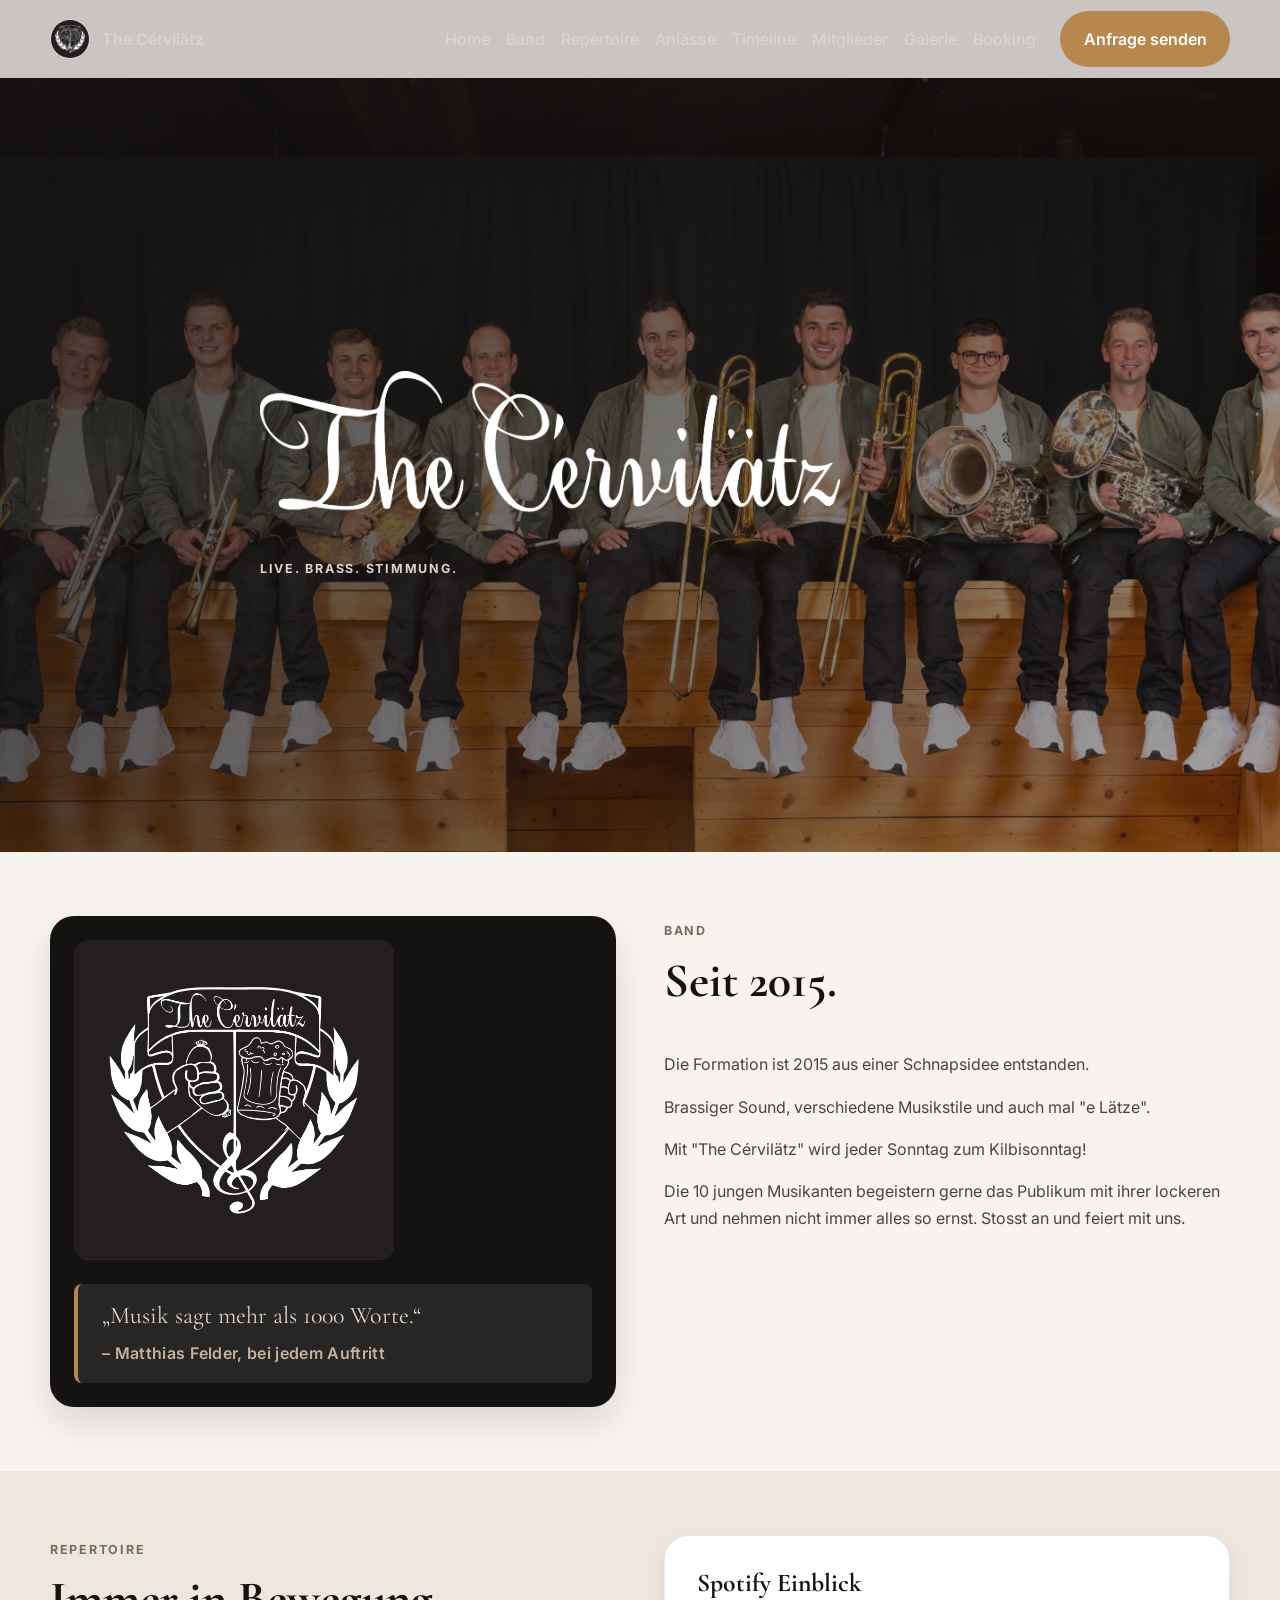
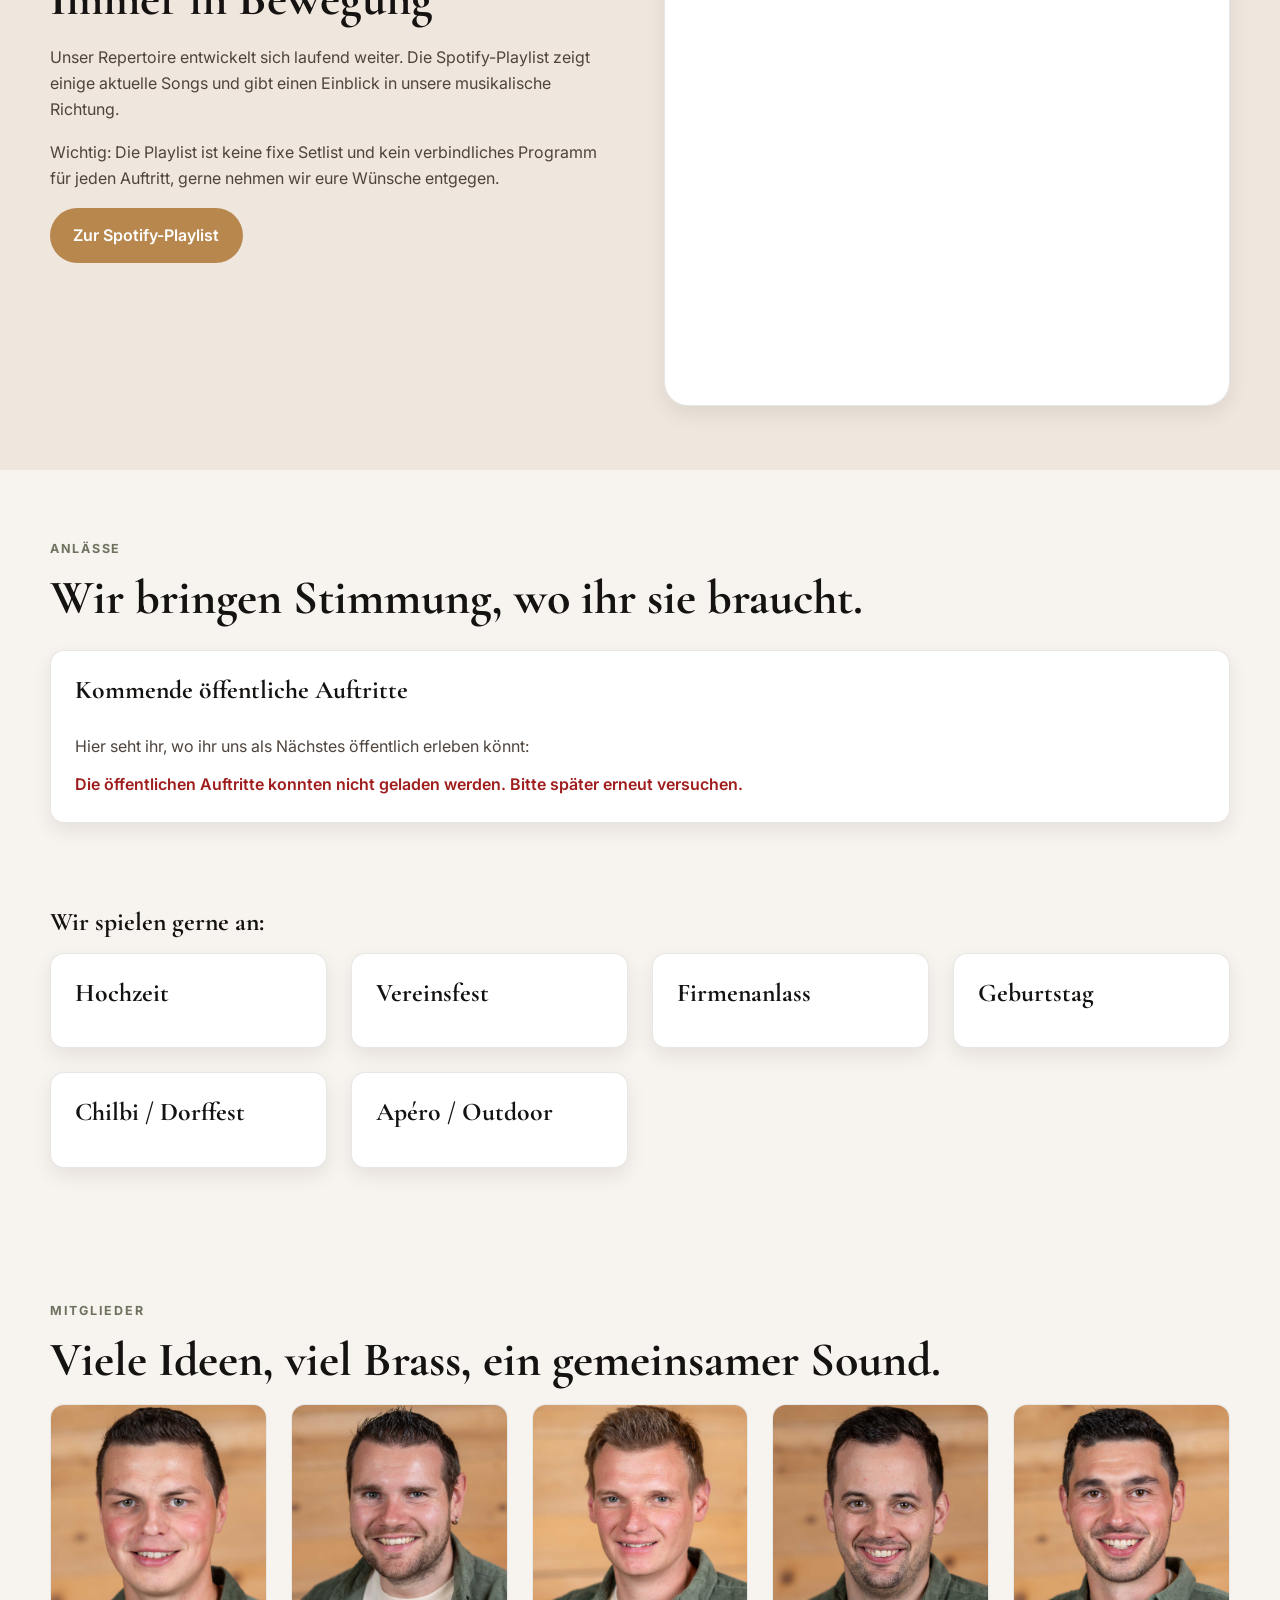
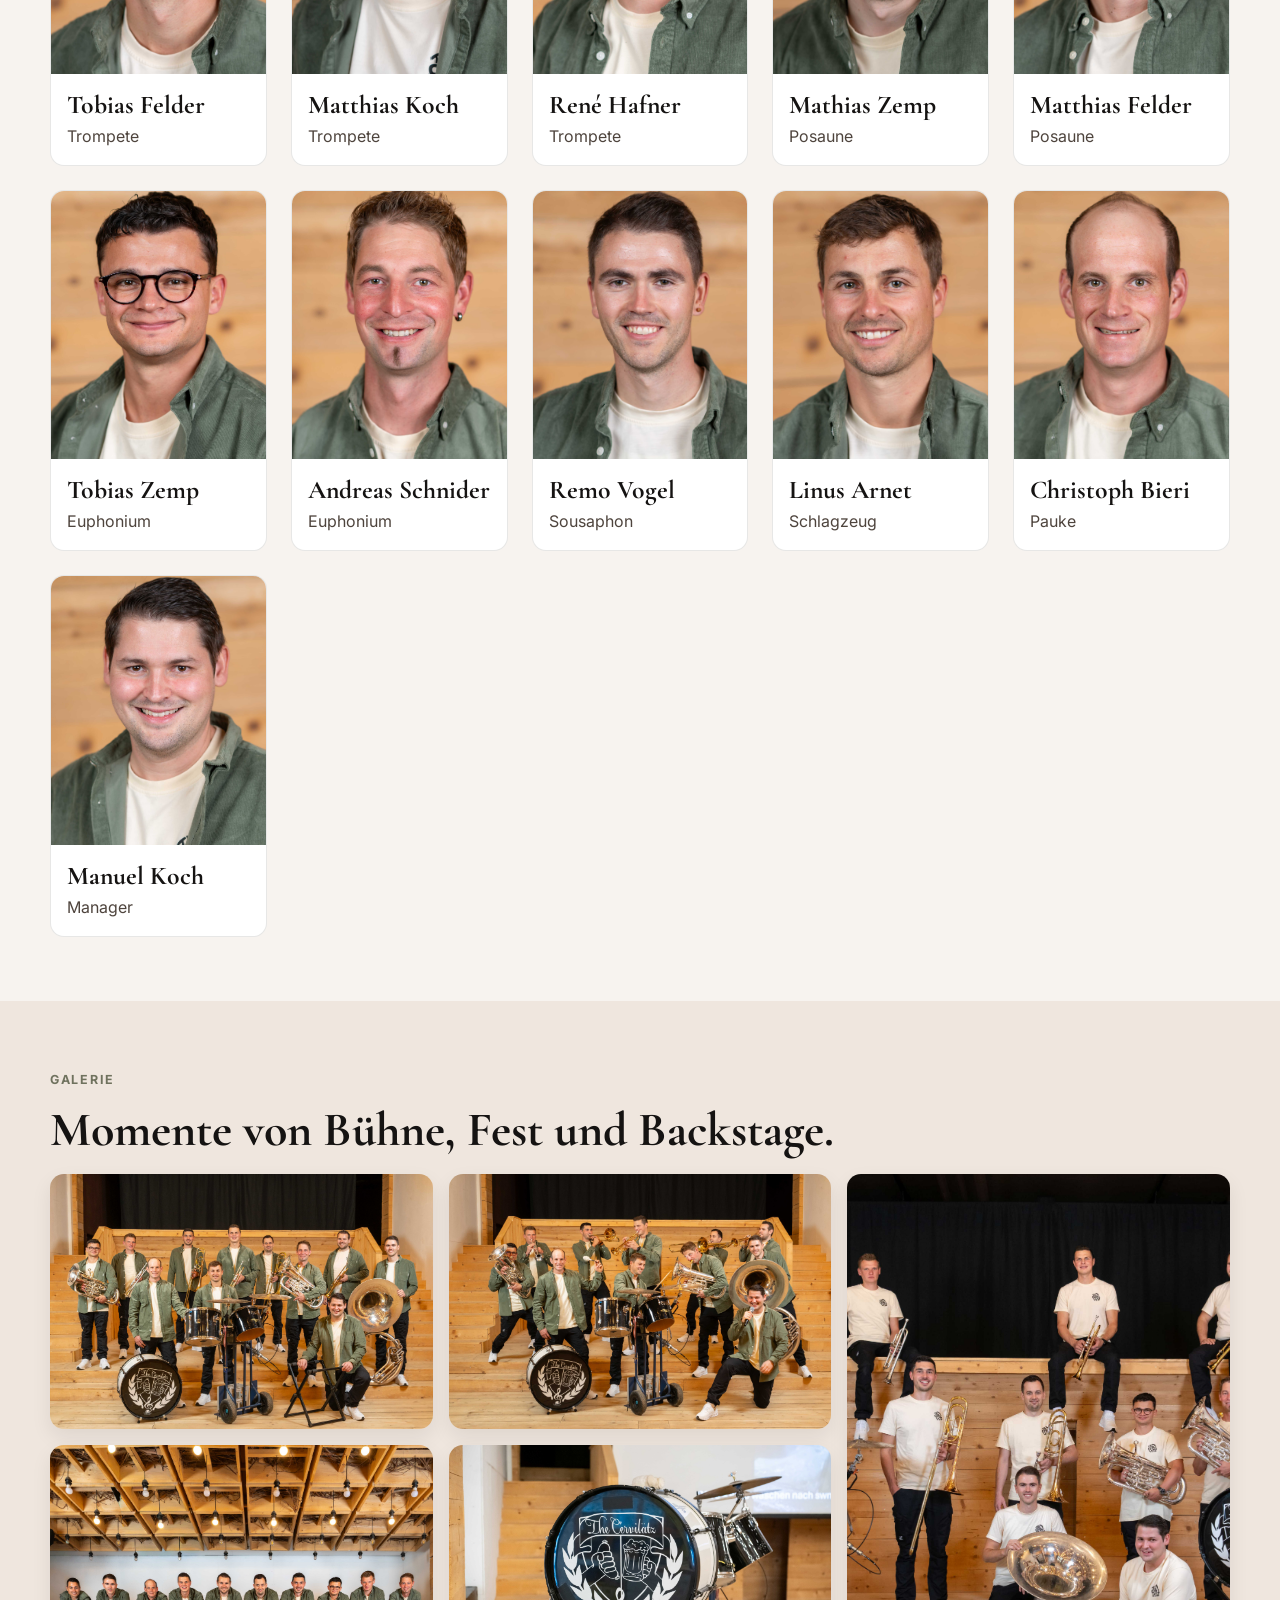
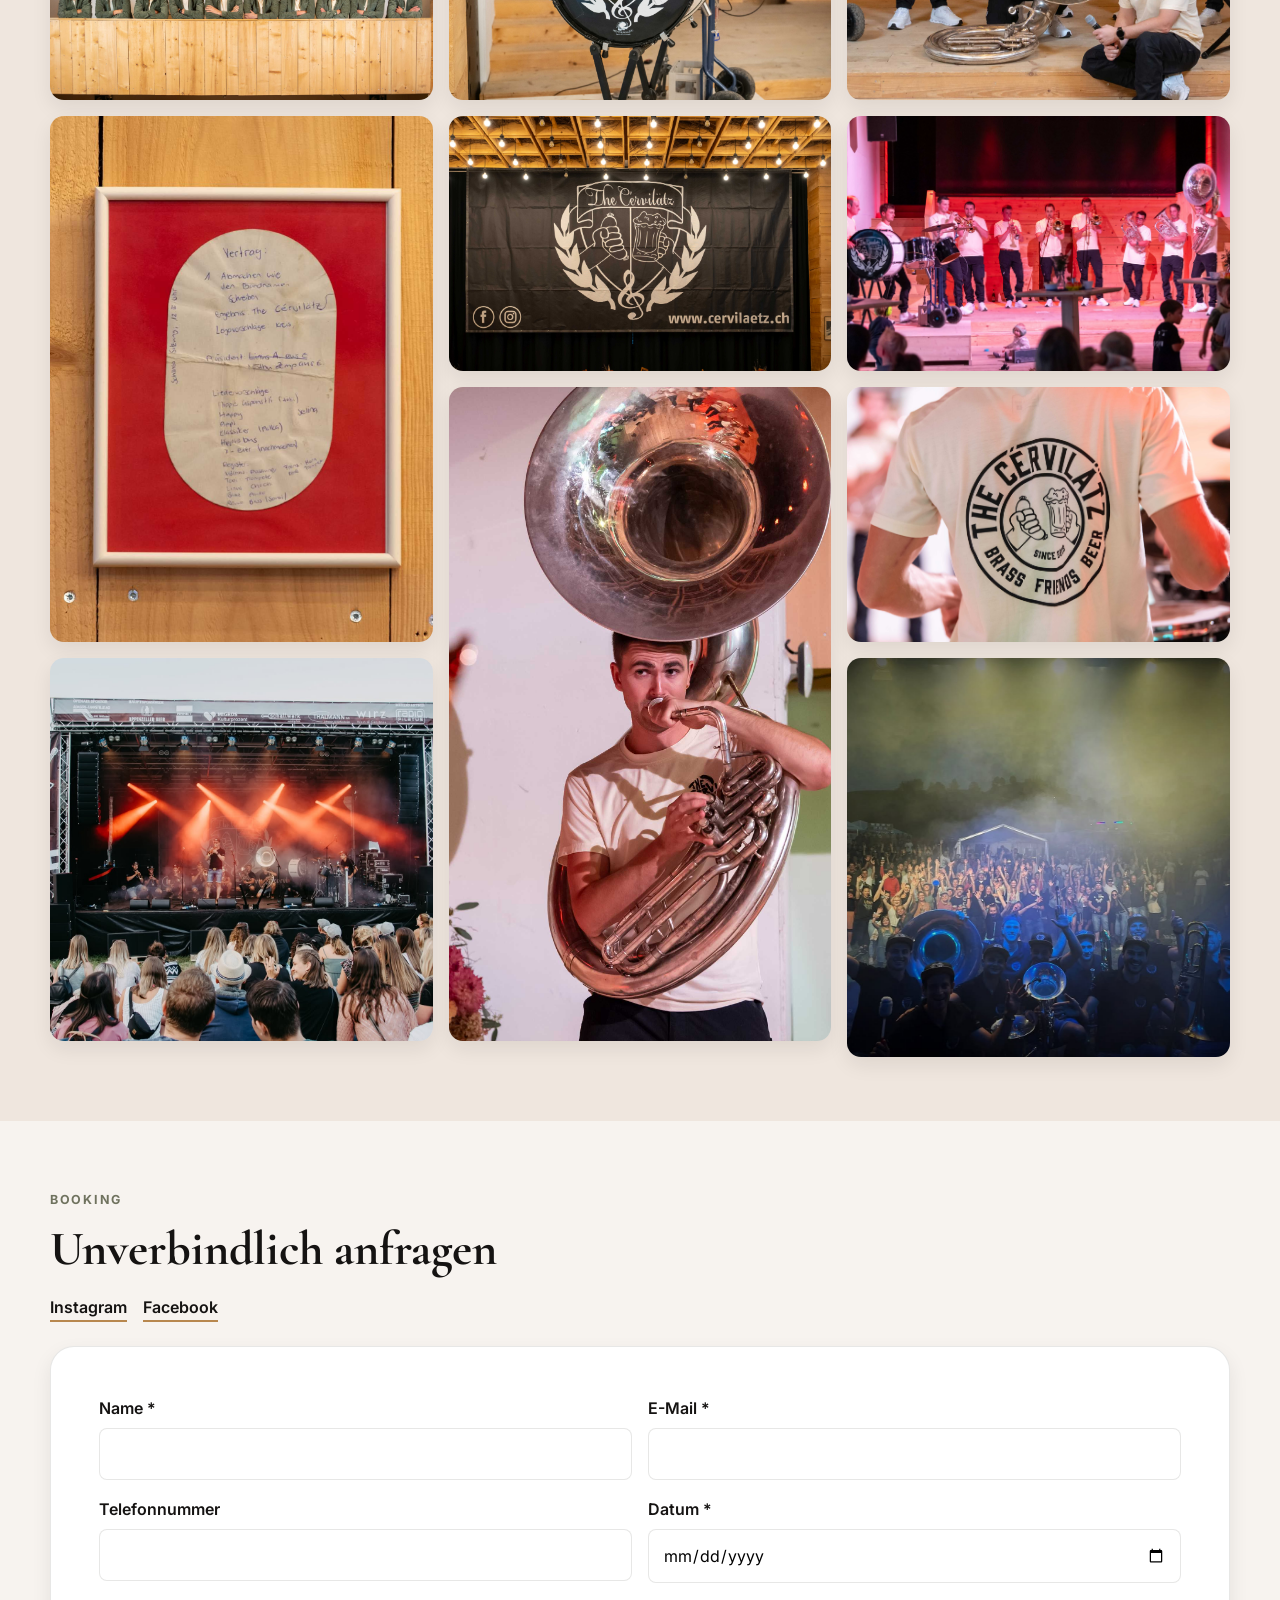
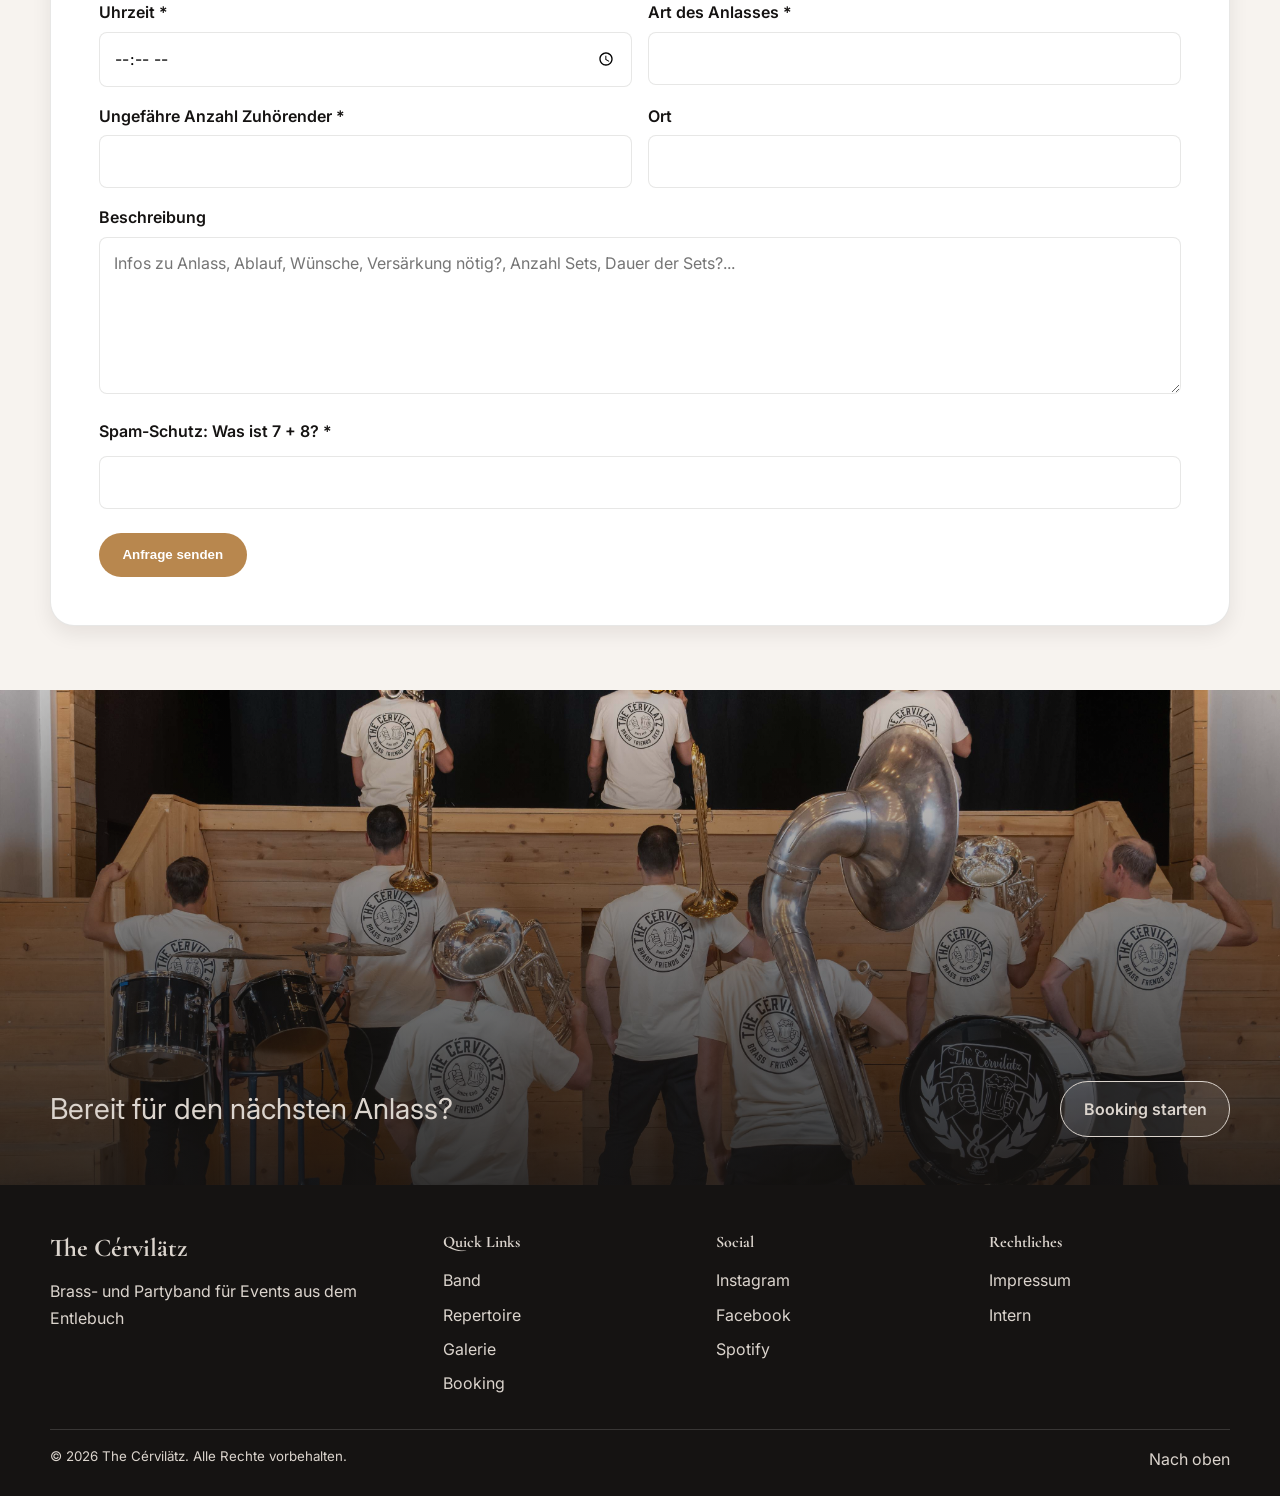
==== commit b73ca740: "tag hinzugefügt cervilätz" ====
--- a/index.html
+++ b/index.html
@@ -4,7 +4,7 @@
   <meta charset="UTF-8">
   <meta name="viewport" content="width=device-width, initial-scale=1.0">
   <meta name="description" content="The Cérvilätz - Brass- und Partyband aus dem Entlebuch für Hochzeiten, Vereinsfeste, Firmenanlässe, Geburtstage und Events in Hasle, Entlebuch, Wolhusen, Schüpfheim und der ganzen Schweiz.">
-  <meta name="keywords" content="The Cérvilätz, Cervilaetz, Brassband, Brass Band, Musik, Hasle, Entlebuch, Wolhusen, Schüpfheim, Band, Bandmitglieder, Partyband, Hochzeiten, Vereinsfeste, Firmenanlässe">
+  <meta name="keywords" content="Cervilätz, The Cérvilätz, Cervilaetz, Brassband, Brass Band, Musik, Hasle, Entlebuch, Wolhusen, Schüpfheim, Band, Partyband, Hochzeiten, Vereinsfeste, Firmenanlässe">
   <meta name="robots" content="index, follow">
   <meta name="author" content="The Cérvilätz">
   <link rel="canonical" href="https://www.cervilaetz.ch/">
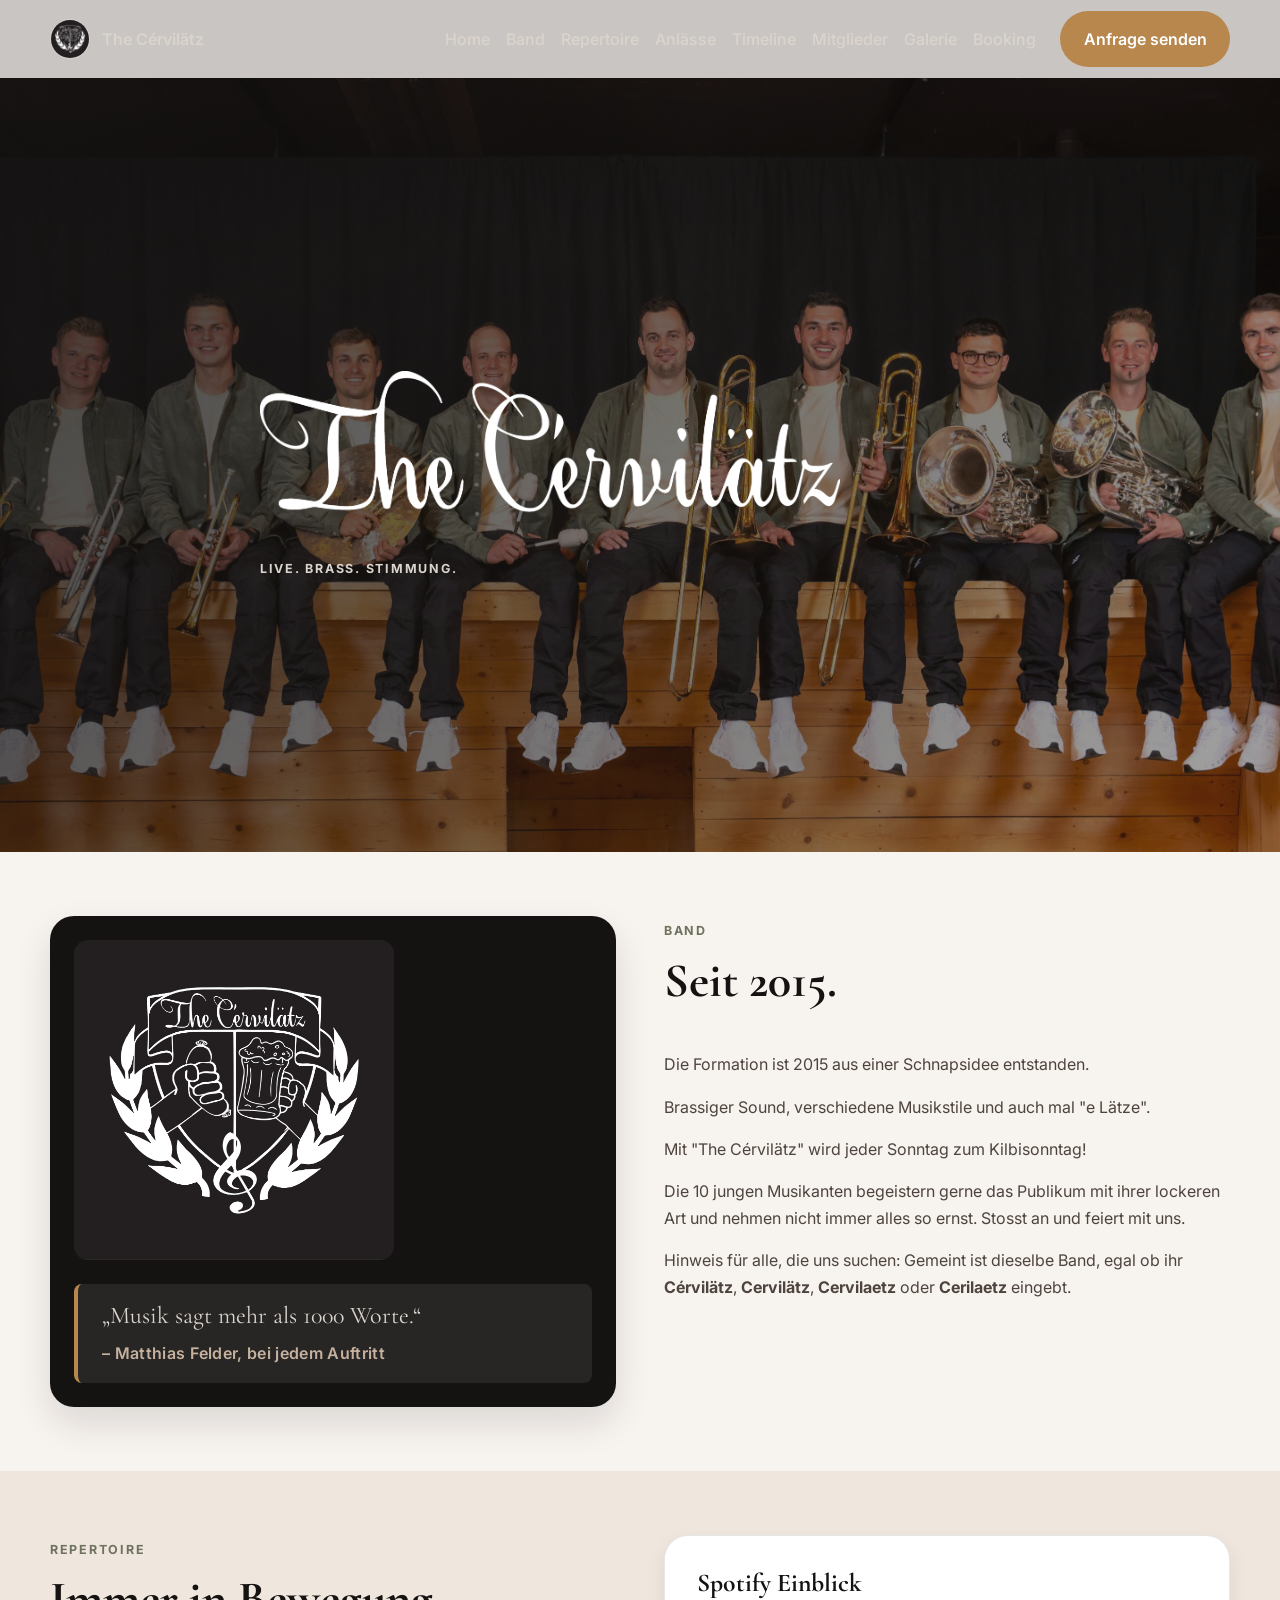
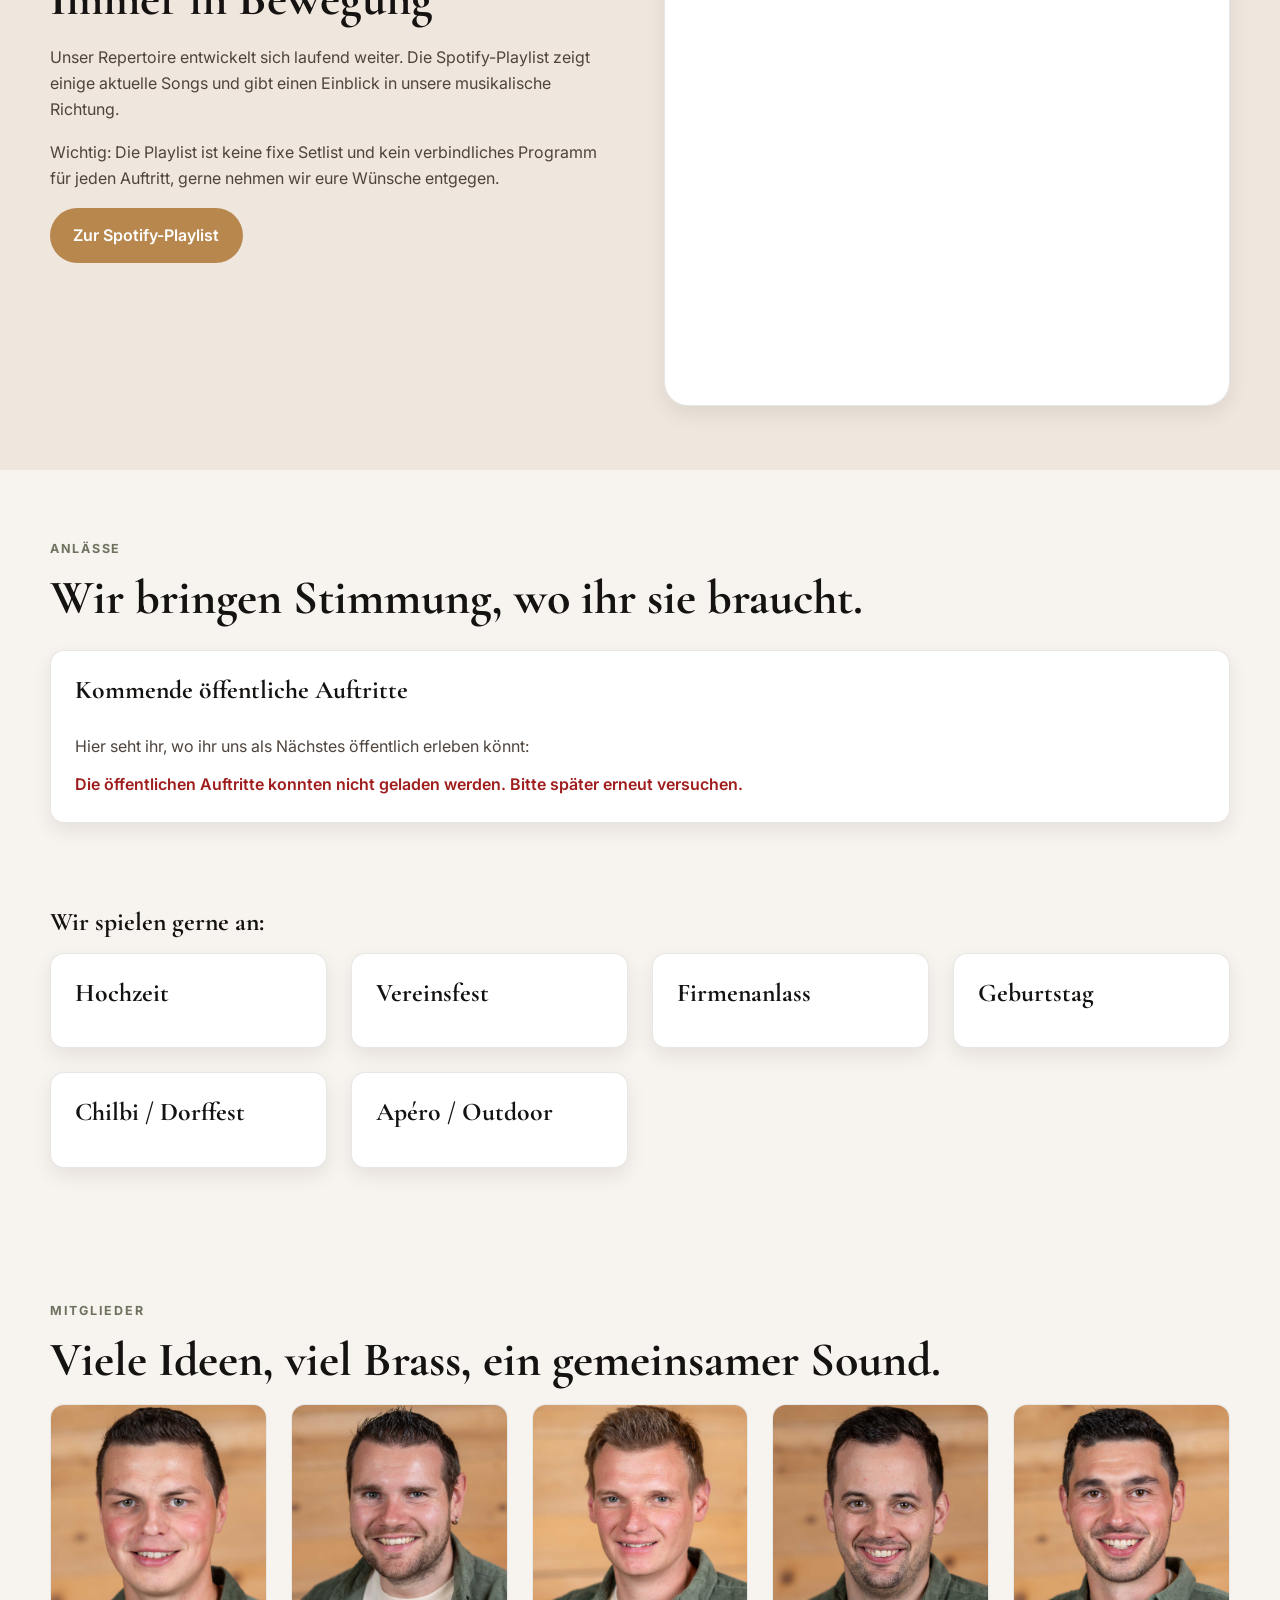
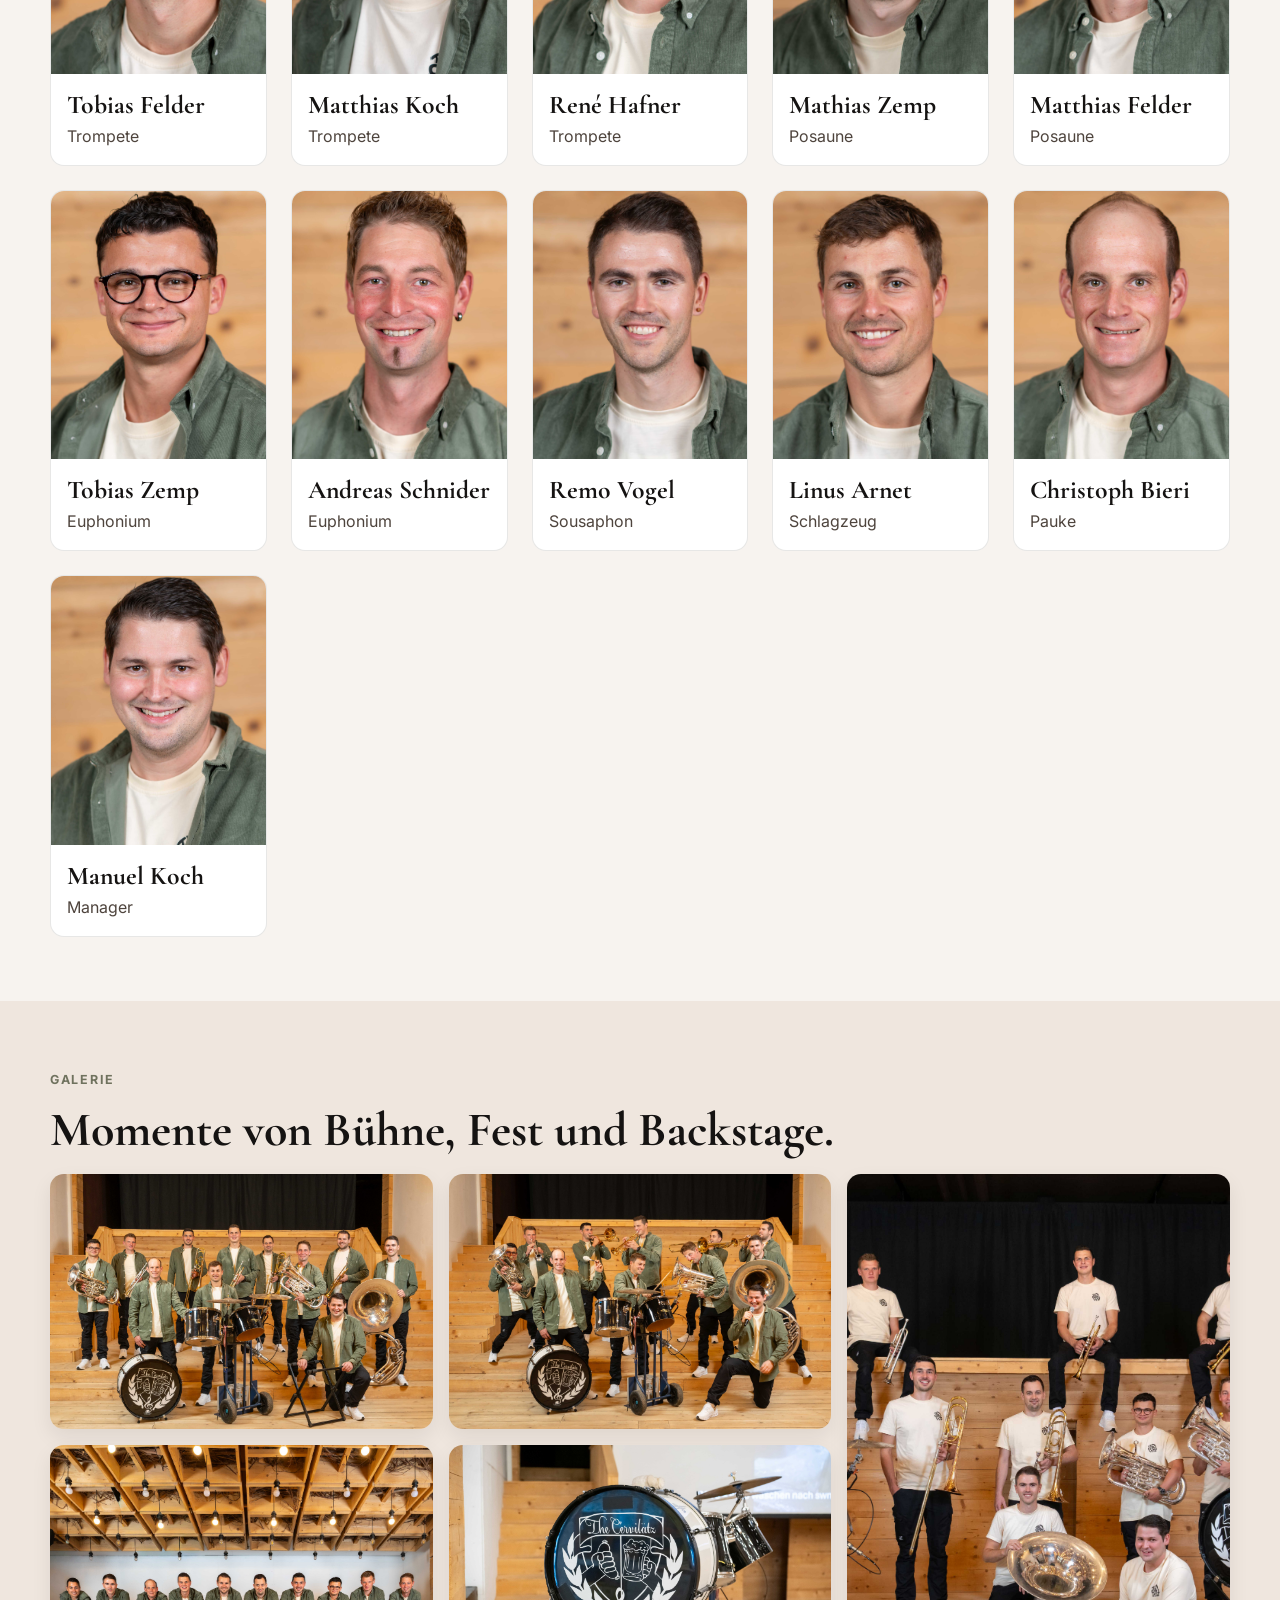
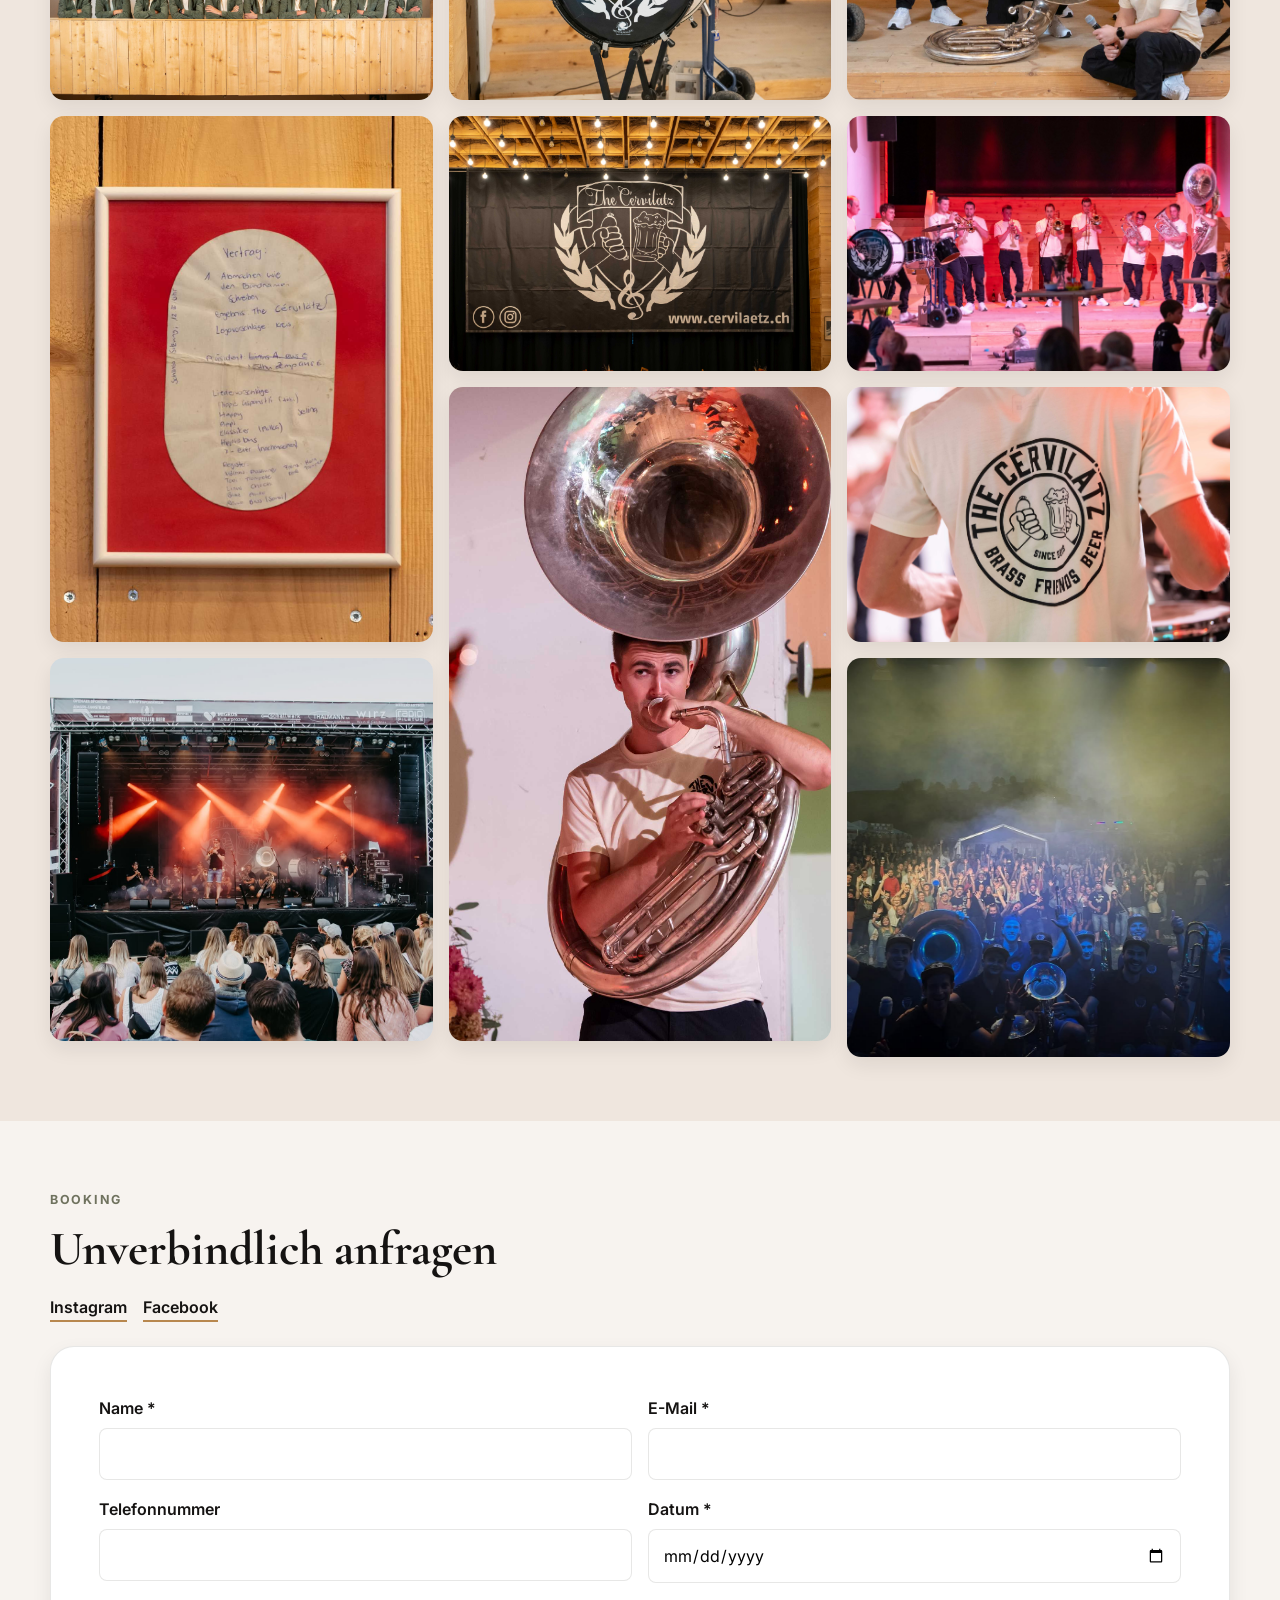
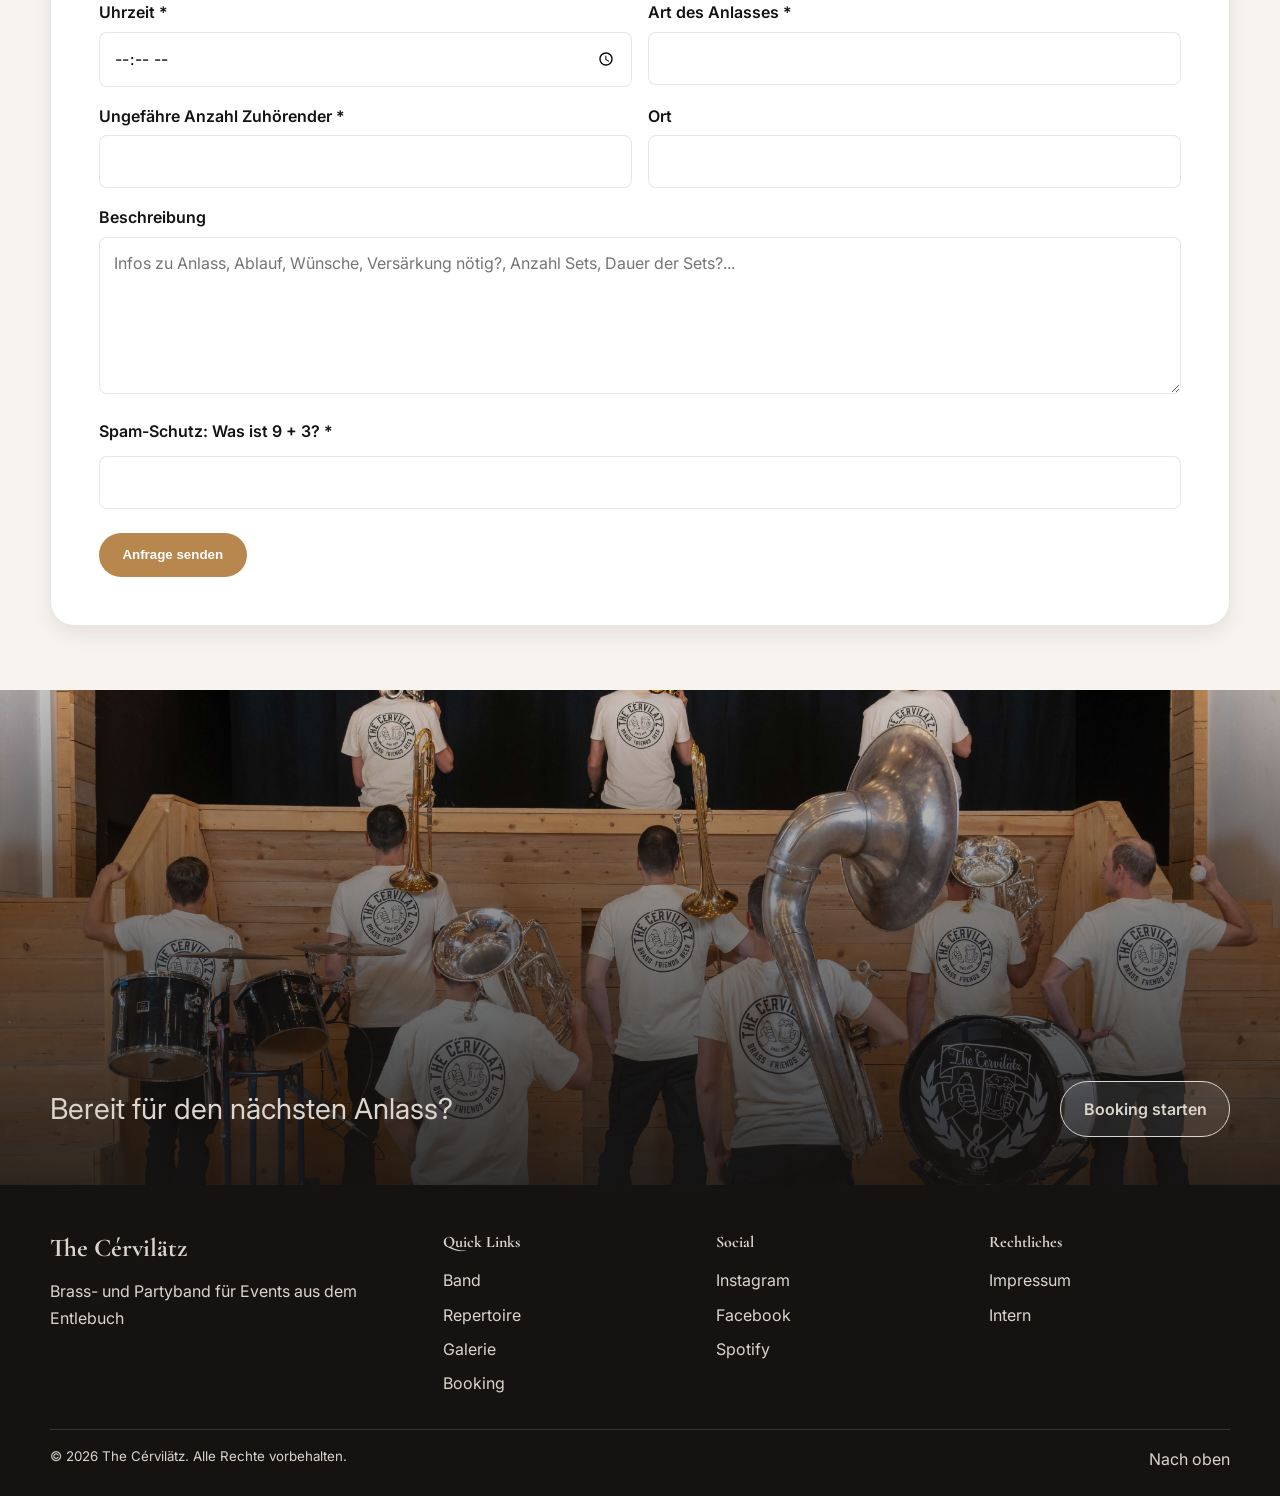
==== commit af6e7b9a: "Improve search aliases for band name" ====
--- a/index.html
+++ b/index.html
@@ -3,23 +3,23 @@
 <head>
   <meta charset="UTF-8">
   <meta name="viewport" content="width=device-width, initial-scale=1.0">
-  <meta name="description" content="The Cérvilätz - Brass- und Partyband aus dem Entlebuch für Hochzeiten, Vereinsfeste, Firmenanlässe, Geburtstage und Events in Hasle, Entlebuch, Wolhusen, Schüpfheim und der ganzen Schweiz.">
-  <meta name="keywords" content="Cervilätz, The Cérvilätz, Cervilaetz, Brassband, Brass Band, Musik, Hasle, Entlebuch, Wolhusen, Schüpfheim, Band, Partyband, Hochzeiten, Vereinsfeste, Firmenanlässe">
+  <meta name="description" content="The Cérvilätz (auch Cervilätz, Cervilaetz oder Cerilaetz) - Brass- und Partyband aus dem Entlebuch für Hochzeiten, Vereinsfeste, Firmenanlässe, Geburtstage und Events in Hasle, Entlebuch, Wolhusen, Schüpfheim und der ganzen Schweiz.">
+  <meta name="keywords" content="Cérvilätz, The Cérvilätz, Cervilätz, The Cervilätz, Cervilaetz, The Cervilaetz, Cerilaetz, The Cerilaetz, Brassband, Brass Band, Musik, Hasle, Entlebuch, Wolhusen, Schüpfheim, Band, Partyband, Hochzeiten, Vereinsfeste, Firmenanlässe">
   <meta name="robots" content="index, follow">
   <meta name="author" content="The Cérvilätz">
   <link rel="canonical" href="https://www.cervilaetz.ch/">
   <meta property="og:type" content="website">
   <meta property="og:locale" content="de_CH">
   <meta property="og:site_name" content="The Cérvilätz">
-  <meta property="og:title" content="The Cérvilätz | Brass. Stimmung. Live.">
-  <meta property="og:description" content="Brass- und Partyband aus dem Entlebuch für Hochzeiten, Vereinsfeste, Firmenanlässe, Geburtstage und Events.">
+  <meta property="og:title" content="The Cérvilätz (Cervilaetz) | Brass. Stimmung. Live.">
+  <meta property="og:description" content="Brass- und Partyband aus dem Entlebuch - auch gesucht als Cervilätz, Cervilaetz oder Cerilaetz.">
   <meta property="og:url" content="https://www.cervilaetz.ch/">
   <meta property="og:image" content="https://www.cervilaetz.ch/images/152_10y-jubi_gesamt_sitzend.jpg">
   <meta name="twitter:card" content="summary_large_image">
-  <meta name="twitter:title" content="The Cérvilätz | Brass. Stimmung. Live.">
-  <meta name="twitter:description" content="Brass- und Partyband aus dem Entlebuch für Hochzeiten, Vereinsfeste, Firmenanlässe, Geburtstage und Events.">
+  <meta name="twitter:title" content="The Cérvilätz (Cervilaetz) | Brass. Stimmung. Live.">
+  <meta name="twitter:description" content="Brass- und Partyband aus dem Entlebuch - auch gesucht als Cervilätz, Cervilaetz oder Cerilaetz.">
   <meta name="twitter:image" content="https://www.cervilaetz.ch/images/152_10y-jubi_gesamt_sitzend.jpg">
-  <title>The Cérvilätz | Brass. Stimmung. Live.</title>
+  <title>The Cérvilätz (Cervilaetz) | Brass. Stimmung. Live.</title>
   <link rel="icon" type="image/jpeg" href="images/Cervilaetz_Logo_negativ_quadrat.jpg">
   <link rel="preconnect" href="https://fonts.googleapis.com">
   <link rel="preconnect" href="https://fonts.gstatic.com" crossorigin>
@@ -30,7 +30,7 @@
       "@context": "https://schema.org",
       "@type": "MusicGroup",
       "name": "The Cérvilätz",
-      "alternateName": "The Cervilaetz",
+      "alternateName": ["The Cervilaetz", "Cervilaetz", "The Cervilätz", "Cervilätz", "The Cerilaetz", "Cerilaetz"],
       "url": "https://www.cervilaetz.ch/",
       "logo": "https://www.cervilaetz.ch/images/Cervilaetz_Logo_negativ_quadrat.jpg",
       "image": "https://www.cervilaetz.ch/images/152_10y-jubi_gesamt_sitzend.jpg",
@@ -95,15 +95,8 @@
       <div class="hero-overlay"></div>
       <div class="container hero-content">
         <img class="hero-wordmark" src="images/Cervilaetz_Schriftzug_transparent_weiss.png" alt="The Cérvilätz Schriftzug">
+        <h1 class="visually-hidden">The Cérvilätz – Brass- und Partyband aus dem Entlebuch</h1>
         <p class="overline">Live. Brass. Stimmung.</p>
-        <!-- 
-        <h1>Mit The Cérvilätz wird jeder Sonntag zum Kilbisonntag.</h1>
-        <p class="hero-text">Brassiger Sound, verschiedene Musikstile und auch mal e Lätze – live für Hochzeiten, Vereinsfeste, Firmenanlässe, Geburtstage und mehr.</p>
-        <div class="hero-actions">
-          <a href="#booking" class="btn btn-primary">Jetzt anfragen</a>
-          <a href="#repertoire" class="btn btn-secondary">Repertoire entdecken</a>
-           -->
-        </div>
       </div>
     </section>
     <!-- END SECTION: HERO -->
@@ -127,6 +120,7 @@
            <p>   Mit "The Cérvilätz" wird jeder Sonntag zum Kilbisonntag!</p>
               
               <p>  Die 10 jungen Musikanten begeistern gerne das Publikum mit ihrer lockeren Art und nehmen nicht immer alles so ernst. Stosst an und feiert mit uns.</p>
+              <p class="seo-aliases">Hinweis für alle, die uns suchen: Gemeint ist dieselbe Band, egal ob ihr <strong>Cérvilätz</strong>, <strong>Cervilätz</strong>, <strong>Cervilaetz</strong> oder <strong>Cerilaetz</strong> eingebt.</p>
         </div>
       </div>
     </section>
--- a/css/style.css
+++ b/css/style.css
@@ -102,6 +102,18 @@
 /* =========================================
    SECTION: UTILITIES
    ========================================= */
+.visually-hidden {
+  position: absolute;
+  width: 1px;
+  height: 1px;
+  padding: 0;
+  margin: -1px;
+  overflow: hidden;
+  clip: rect(0, 0, 0, 0);
+  white-space: nowrap;
+  border: 0;
+}
+
 .grid-2 {
   display: grid;
   gap: var(--space-6);
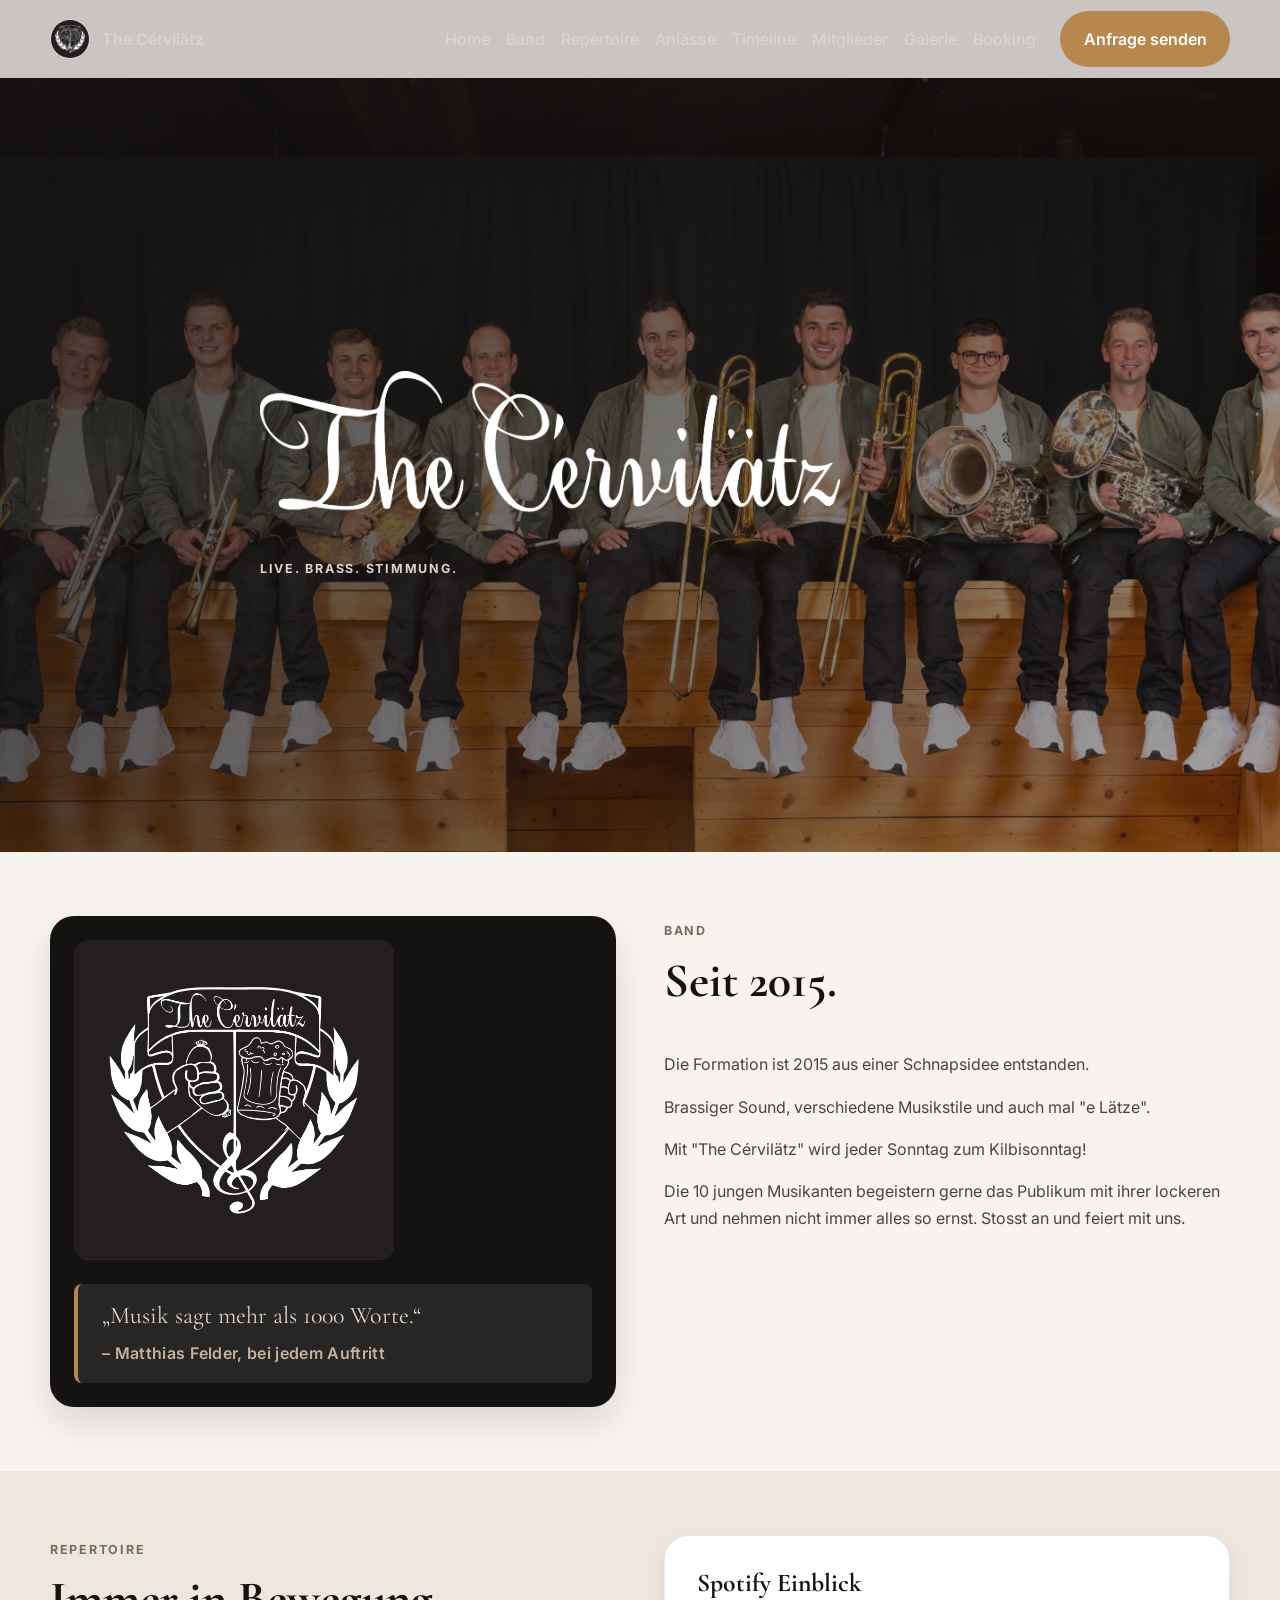
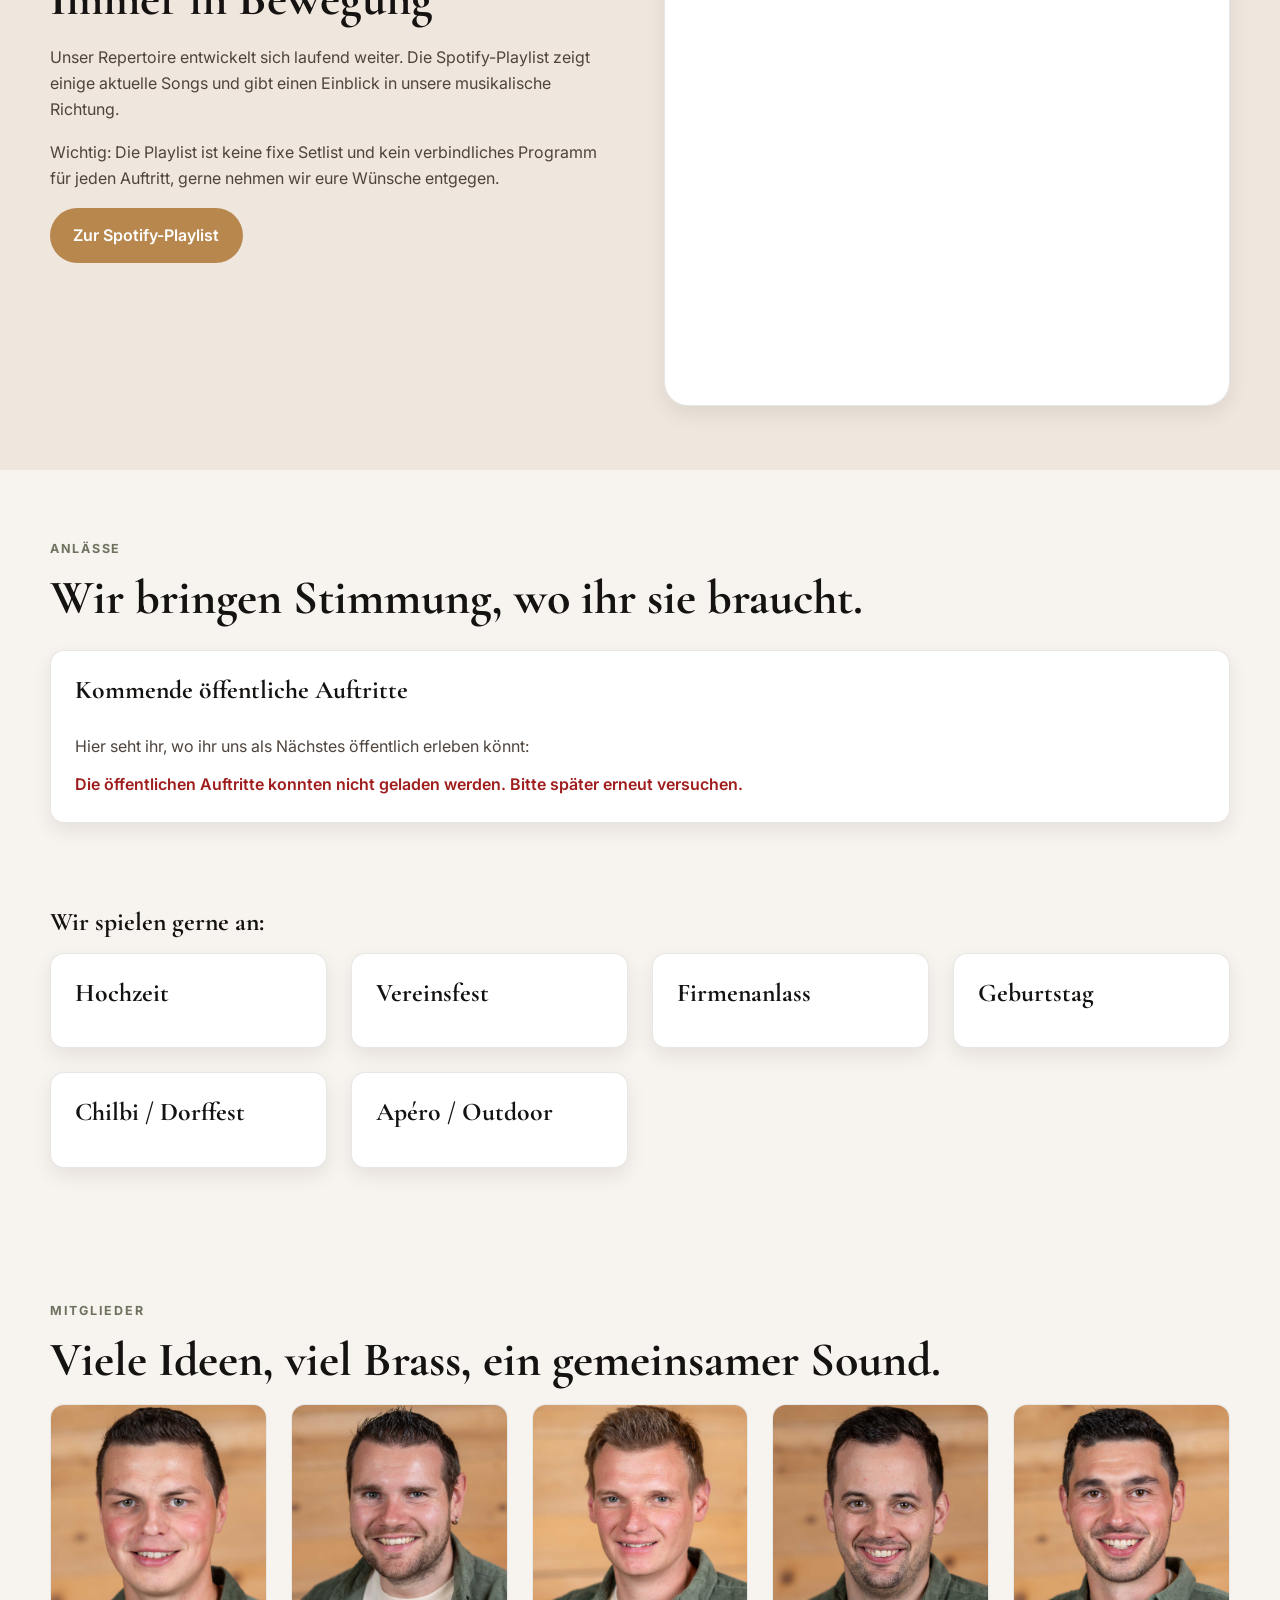
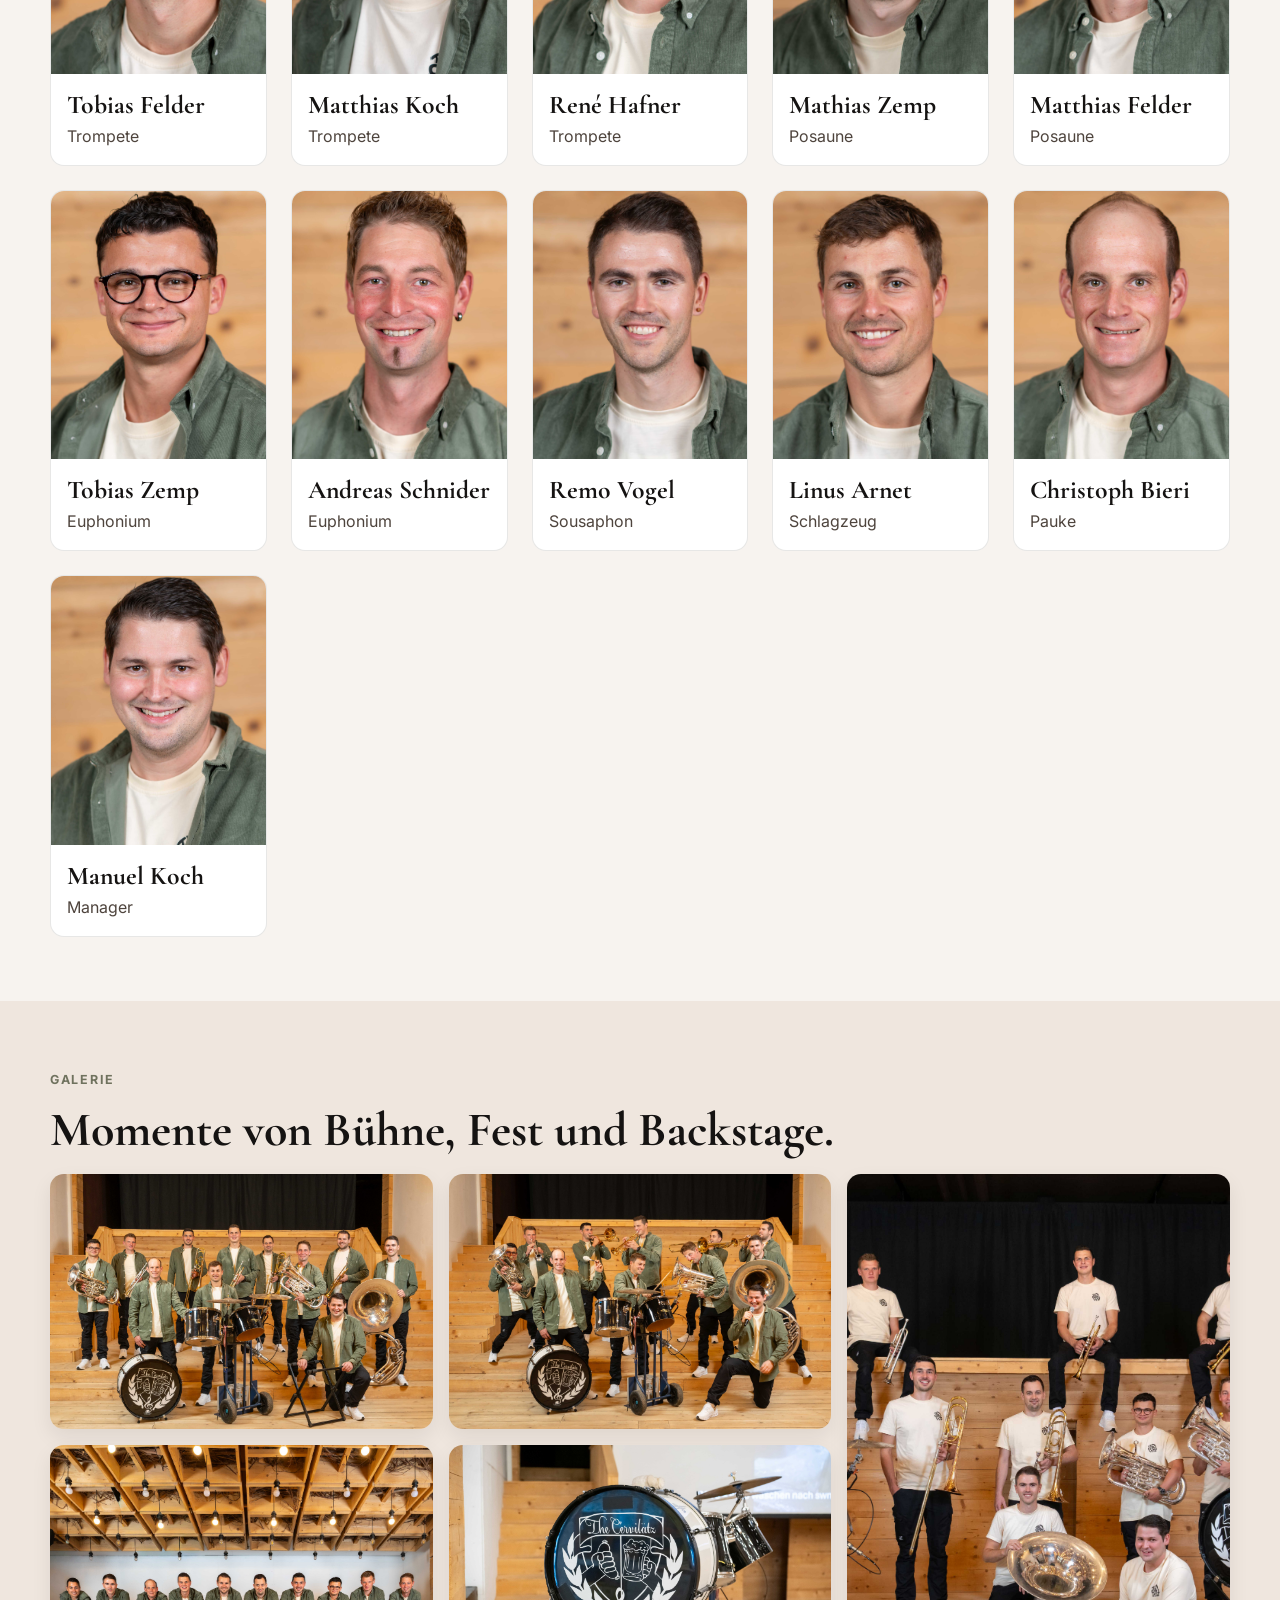
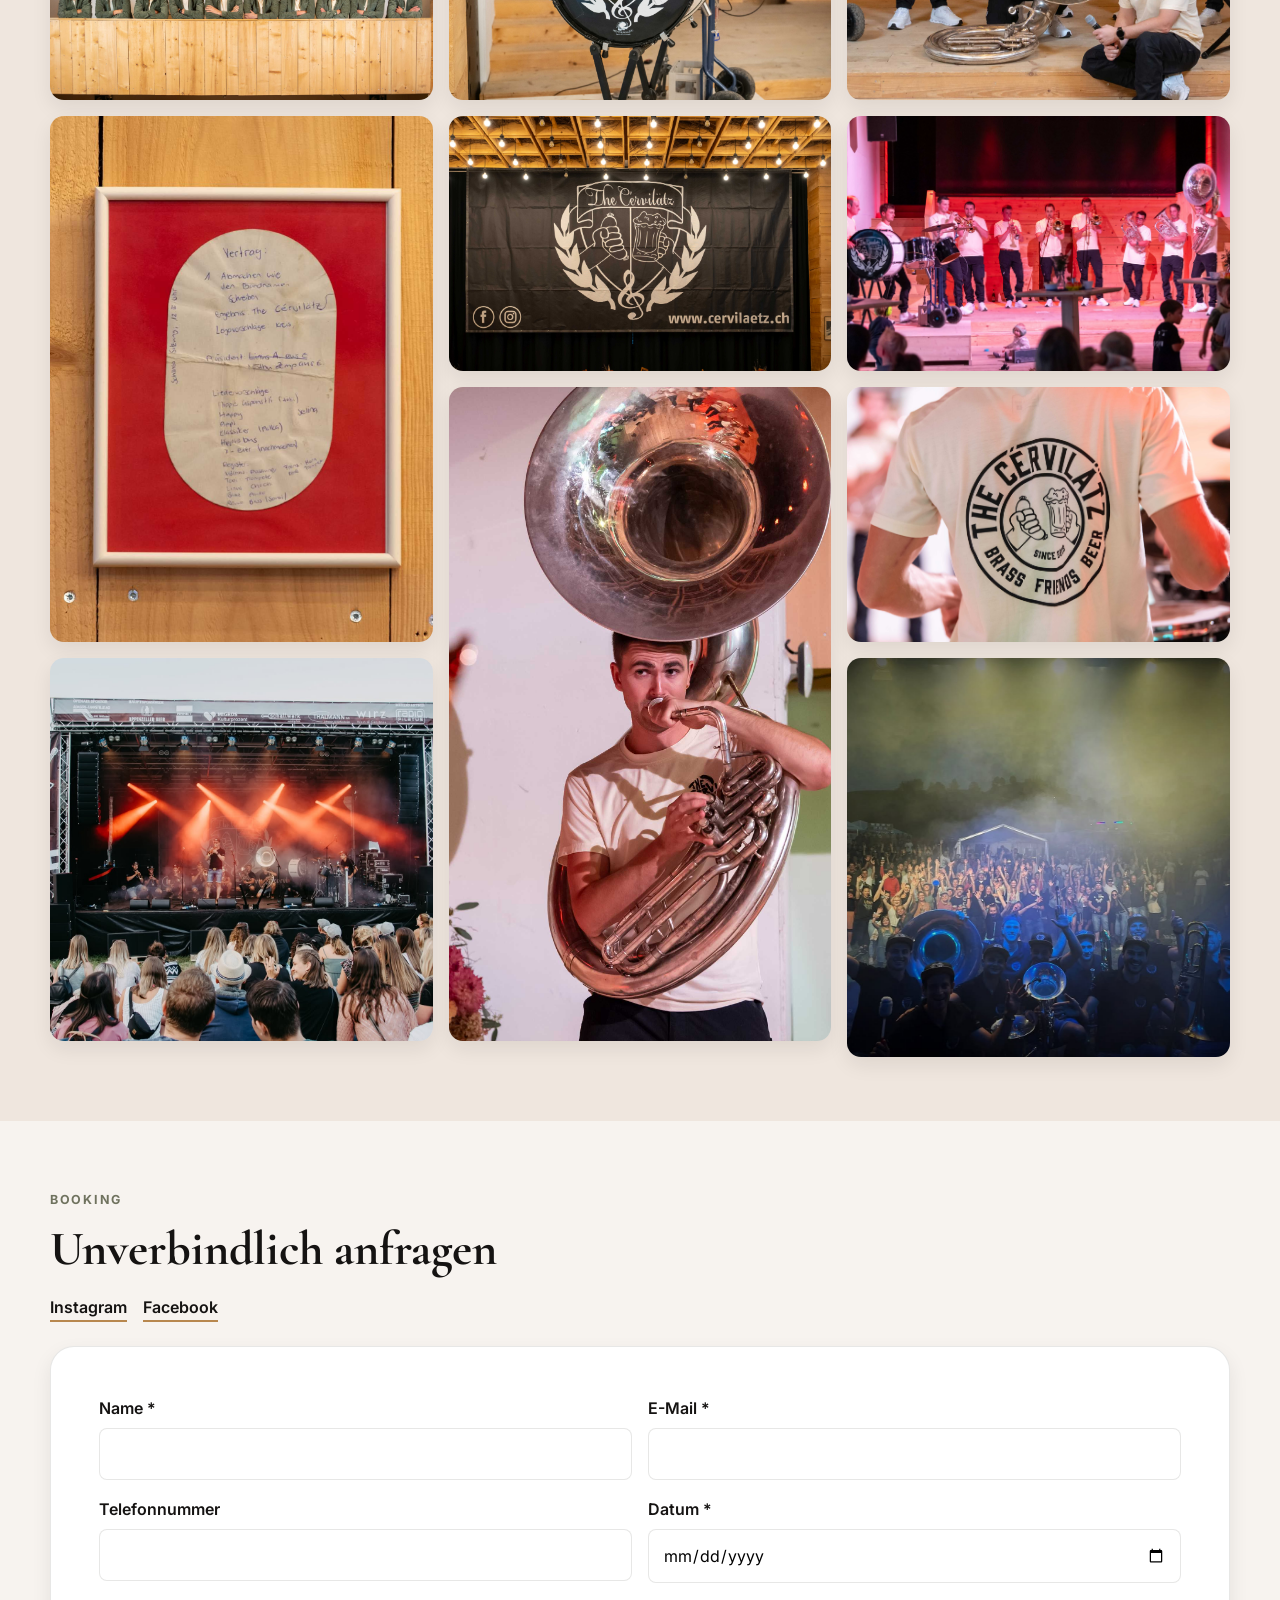
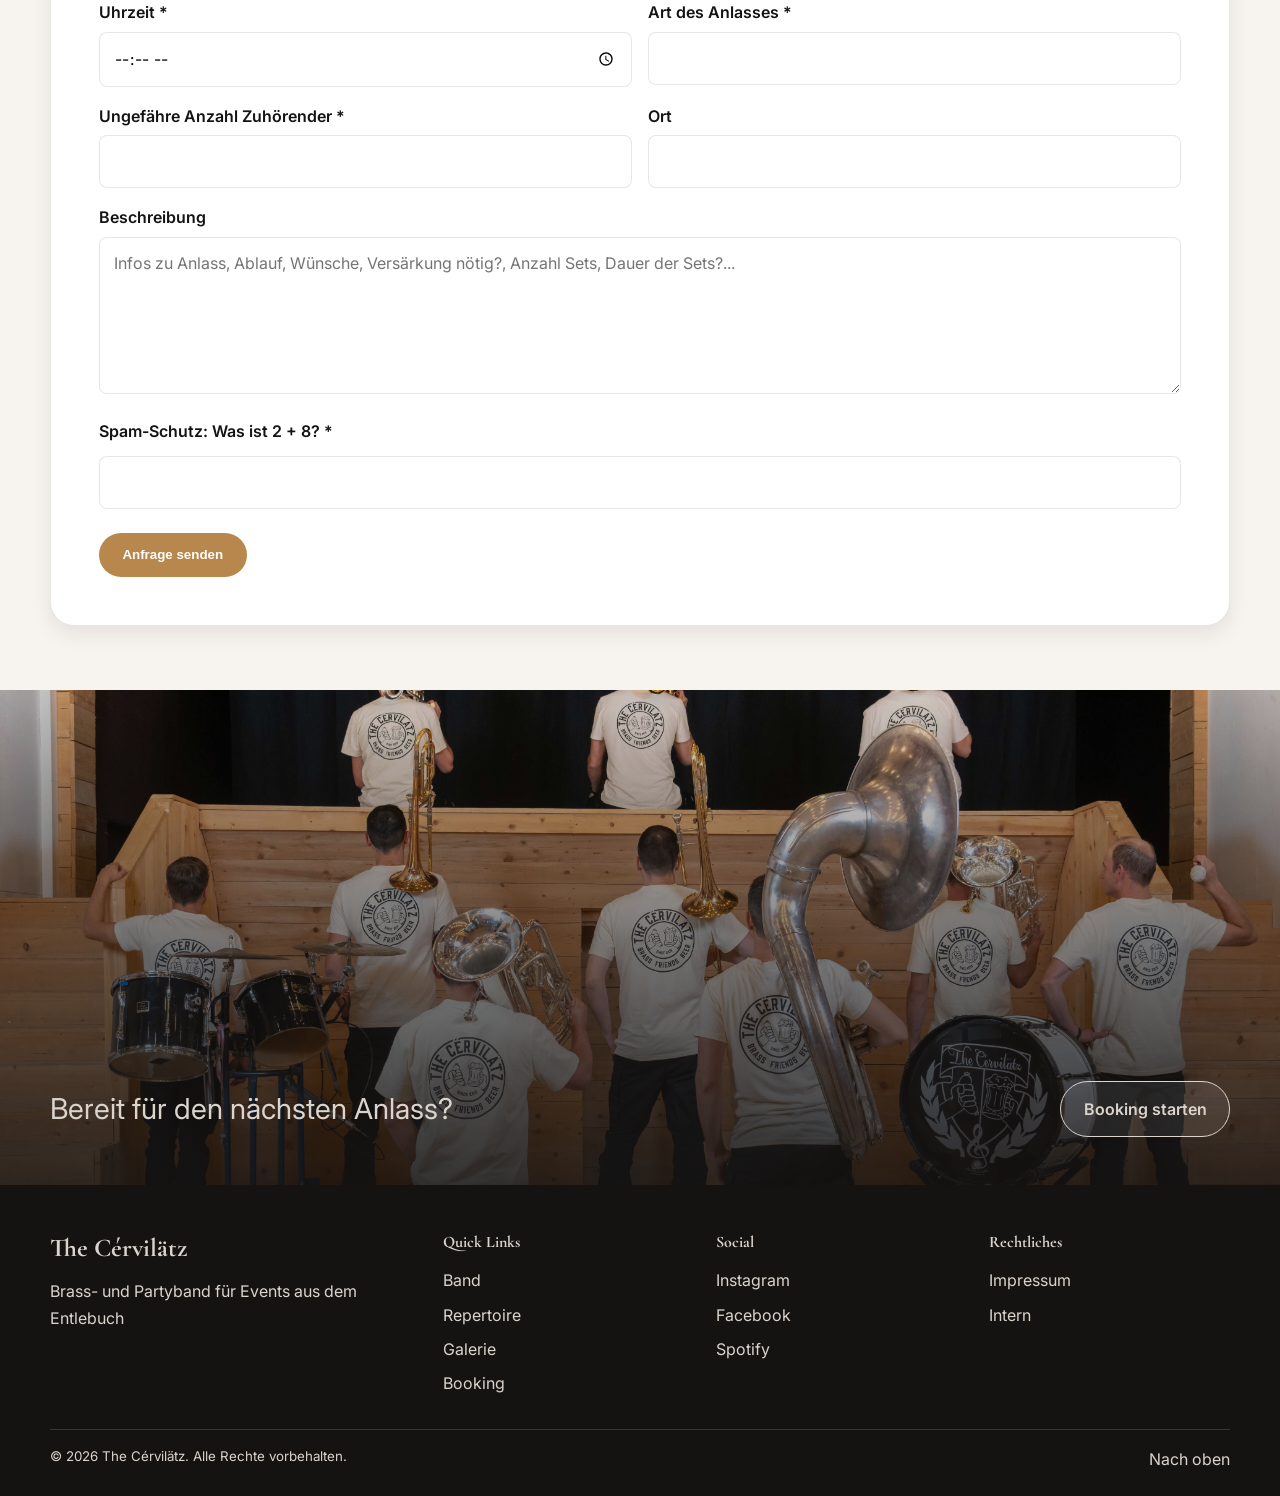
==== commit 429f8841: "hiddn schreibweisen SEO" ====
--- a/index.html
+++ b/index.html
@@ -120,7 +120,7 @@
            <p>   Mit "The Cérvilätz" wird jeder Sonntag zum Kilbisonntag!</p>
               
               <p>  Die 10 jungen Musikanten begeistern gerne das Publikum mit ihrer lockeren Art und nehmen nicht immer alles so ernst. Stosst an und feiert mit uns.</p>
-              <p class="seo-aliases">Hinweis für alle, die uns suchen: Gemeint ist dieselbe Band, egal ob ihr <strong>Cérvilätz</strong>, <strong>Cervilätz</strong>, <strong>Cervilaetz</strong> oder <strong>Cerilaetz</strong> eingebt.</p>
+              <p hidden="true" class="seo-aliases">Hinweis für alle, die uns suchen: Gemeint ist dieselbe Band, egal ob ihr <strong>Cérvilätz</strong>, <strong>Cervilätz</strong>, <strong>Cervilaetz</strong> oder <strong>Cerilaetz</strong> eingebt.</p>
         </div>
       </div>
     </section>
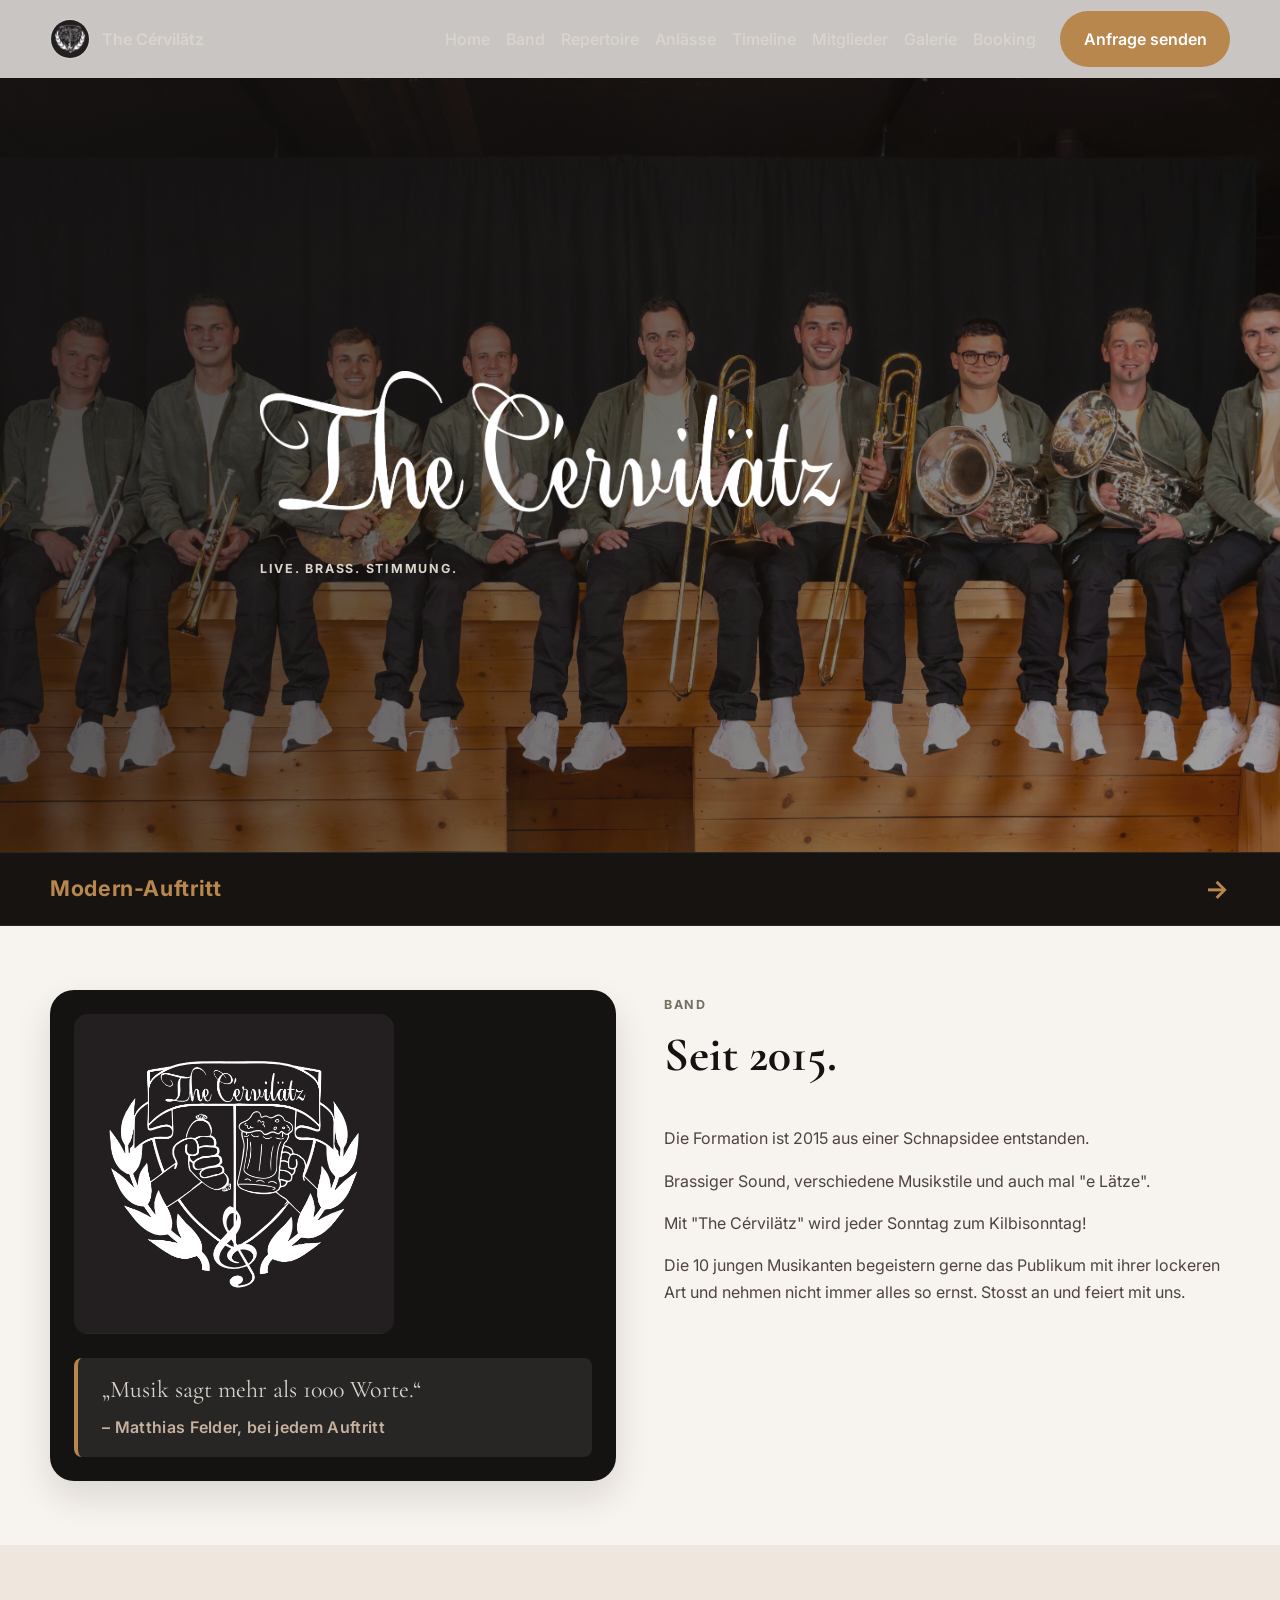
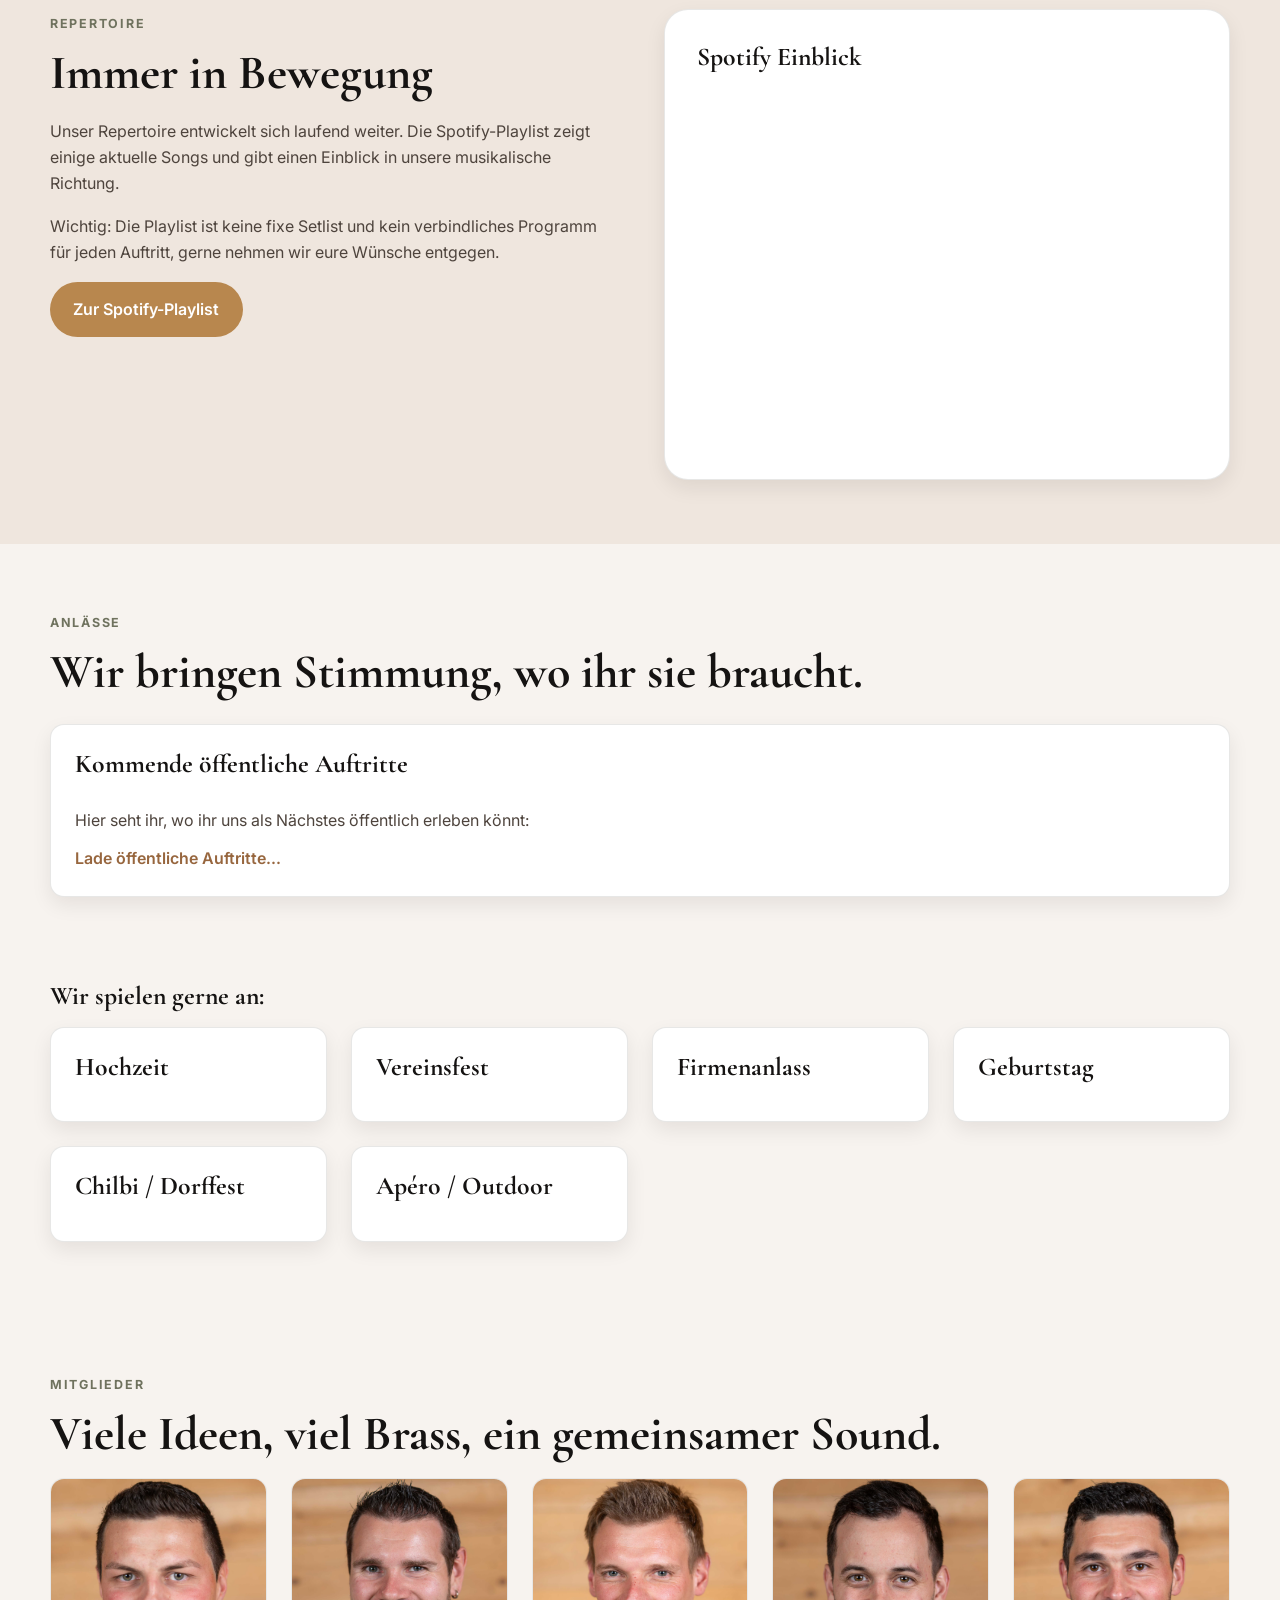
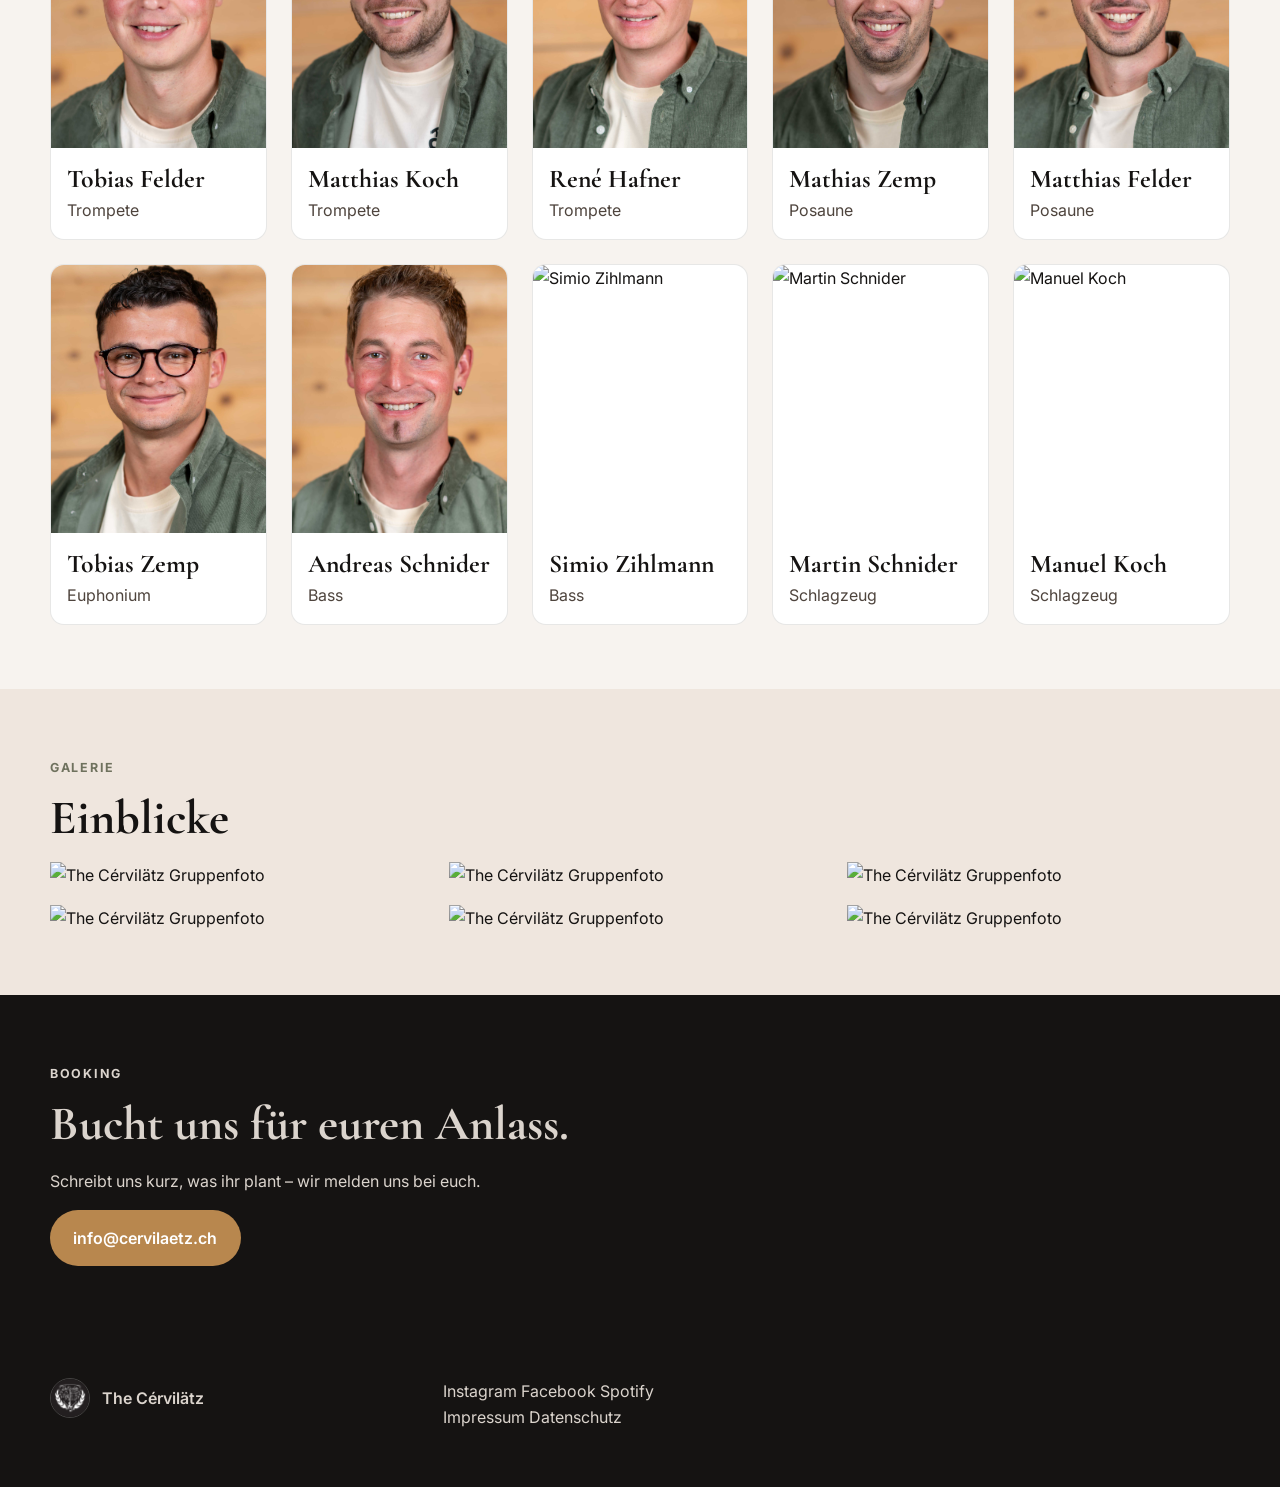
==== commit 71e3b9f0: "Add Modern-Auftritt banner to homepage" ====
--- a/index.html
+++ b/index.html
@@ -25,6 +25,42 @@
   <link rel="preconnect" href="https://fonts.gstatic.com" crossorigin>
   <link href="https://fonts.googleapis.com/css2?family=Cormorant+Garamond:wght@500;600;700&family=Inter:wght@400;500;600;700&display=swap" rel="stylesheet">
   <link rel="stylesheet" href="css/style.css">
+  <style>
+    .modern-promo-banner {
+      background: #171310;
+      border-top: 1px solid rgba(255,255,255,.08);
+      border-bottom: 1px solid rgba(255,255,255,.08);
+    }
+
+    .modern-promo-banner a {
+      min-height: 72px;
+      display: flex;
+      align-items: center;
+      justify-content: space-between;
+      gap: 1rem;
+      color: #fff;
+      text-decoration: none;
+      font-weight: 700;
+      letter-spacing: .04em;
+    }
+
+    .modern-promo-banner a::after {
+      content: "→";
+      color: var(--color-accent);
+      font-size: 1.6rem;
+      transition: transform var(--transition);
+    }
+
+    .modern-promo-banner a:hover::after,
+    .modern-promo-banner a:focus-visible::after {
+      transform: translateX(.25rem);
+    }
+
+    .modern-promo-banner strong {
+      color: var(--color-accent);
+      font-size: clamp(1.05rem, 3vw, 1.35rem);
+    }
+  </style>
   <script type="application/ld+json">
     {
       "@context": "https://schema.org",
@@ -101,6 +137,12 @@
     </section>
     <!-- END SECTION: HERO -->
 
+    <aside class="modern-promo-banner" aria-label="Hinweis auf Modern-Auftritt">
+      <a class="container" href="modern/">
+        <strong>Modern-Auftritt</strong>
+      </a>
+    </aside>
+
     <!-- SECTION: ABOUT / BAND -->
     <section class="section section-anchor" id="band">
       <div class="container grid-2 about-grid">
@@ -215,167 +257,63 @@
           <article class="member-card"><img src="images/mitglieder/044_10y-jubi_mathias_zemp.jpg" alt="Mathias Zemp"><h3>Mathias Zemp</h3><p>Posaune</p></article>
           <article class="member-card"><img src="images/mitglieder/053_10y-jubi_matthias_felder.jpg" alt="Matthias Felder"><h3>Matthias Felder</h3><p>Posaune</p></article>
           <article class="member-card"><img src="images/mitglieder/070_10y-jubi_tobias_zemp.jpg" alt="Tobias Zemp"><h3>Tobias Zemp</h3><p>Euphonium</p></article>
-          <article class="member-card"><img src="images/mitglieder/077_10y-jubi_andreas_schnider.jpg" alt="Andreas Schnider"><h3>Andreas Schnider</h3><p>Euphonium</p></article>
-          <article class="member-card"><img src="images/mitglieder/081_10y-jubi_remo_vogel.jpg" alt="Remo Vogel"><h3>Remo Vogel</h3><p>Sousaphon</p></article>
-          <article class="member-card"><img src="images/mitglieder/037_10y-jubi_linus_arnet.jpg" alt="Linus Arnet"><h3>Linus Arnet</h3><p>Schlagzeug</p></article>
-          <article class="member-card"><img src="images/mitglieder/075_10y-jubi_christoph_bieri.jpg" alt="Christoph Bieri"><h3>Christoph Bieri</h3><p>Pauke</p></article>
-          <article class="member-card"><img src="images/mitglieder/089_10y-jubi_manuel_koch.jpg" alt="Manuel Koch"><h3>Manuel Koch</h3><p>Manager</p></article>
-        </div>
-      </div>
-    </section>
-    <!-- END SECTION: BAND MEMBERS -->
+          <article class="member-card"><img src="images/mitglieder/077_10y-jubi_andreas_schnider.jpg" alt="Andreas Schnider"><h3>Andreas Schnider</h3><p>Bass</p></article>
+          <article class="member-card"><img src="images/mitglieder/066_10y-jubi_simio_zihlmann.jpg" alt="Simio Zihlmann"><h3>Simio Zihlmann</h3><p>Bass</p></article>
+          <article class="member-card"><img src="images/mitglieder/080_10y-jubi_martin_schnider.jpg" alt="Martin Schnider"><h3>Martin Schnider</h3><p>Schlagzeug</p></article>
+          <article class="member-card"><img src="images/mitglieder/074_10y-jubi_manuel_koch.jpg" alt="Manuel Koch"><h3>Manuel Koch</h3><p>Schlagzeug</p></article>
+        </div>
+      </div>
+    </section>
 
     <!-- SECTION: GALLERY -->
     <section class="section section-alt section-anchor" id="galerie">
       <div class="container">
         <p class="overline">Galerie</p>
-        <h2>Momente von Bühne, Fest und Backstage.</h2>
-        <div class="gallery-grid" id="gallery-grid" aria-live="polite"></div>
-      </div>
-    </section>
-    <!-- END SECTION: GALLERY -->
+        <h2>Einblicke</h2>
+        <div class="gallery-grid">
+          <img src="images/galerie/034_10y-jubi_gruppe.jpg" alt="The Cérvilätz Gruppenfoto" loading="lazy">
+          <img src="images/galerie/021_10y-jubi_gruppe.jpg" alt="The Cérvilätz Gruppenfoto" loading="lazy">
+          <img src="images/galerie/016_10y-jubi_gruppe.jpg" alt="The Cérvilätz Gruppenfoto" loading="lazy">
+          <img src="images/galerie/014_10y-jubi_gruppe.jpg" alt="The Cérvilätz Gruppenfoto" loading="lazy">
+          <img src="images/galerie/031_10y-jubi_gruppe.jpg" alt="The Cérvilätz Gruppenfoto" loading="lazy">
+          <img src="images/galerie/009_10y-jubi_gruppe.jpg" alt="The Cérvilätz Gruppenfoto" loading="lazy">
+        </div>
+      </div>
+    </section>
 
     <!-- SECTION: BOOKING -->
-    <section class="section section-anchor" id="booking">
-      <div class="container booking-head">
-        <p class="overline">Booking</p>
-        <h2>Unverbindlich anfragen</h2>
-        <div class="social-row" aria-label="Social Media Links">
-          <a href="https://www.instagram.com/the_cervilaetz/" target="_blank" rel="noopener noreferrer">Instagram</a>
-          <a href="https://www.facebook.com/profile.php?id=100063524253847" target="_blank" rel="noopener noreferrer">Facebook</a>
-        </div>
-      </div>
-
-      <div class="container booking-wrap">
-        <!-- This form uses FormSubmit to forward requests to the configured e-mail address. -->
-        <form class="booking-form" action="https://formsubmit.co/koch_manuel@hotmail.com" method="post">
-          <input type="hidden" name="_subject" value="Neue Booking-Anfrage | The Cérvilätz">
-          <input type="text" name="_honey" class="hidden-field" tabindex="-1" autocomplete="off">
-          <div class="form-grid">
-            <div class="form-field">
-              <label for="name">Name *</label>
-              <input id="name" name="name" type="text" required>
-            </div>
-            <div class="form-field">
-              <label for="email">E-Mail *</label>
-              <input id="email" name="email" type="email" required>
-            </div>
-            <div class="form-field">
-              <label for="phone">Telefonnummer</label>
-              <input id="phone" name="phone" type="tel">
-            </div>
-            <div class="form-field">
-              <label for="date">Datum *</label>
-              <input id="date" name="date" type="date" required>
-            </div>
-            <div class="form-field">
-              <label for="time">Uhrzeit *</label>
-              <input id="time" name="time" type="time" required>
-            </div>
-            <div class="form-field">
-              <label for="event-type">Art des Anlasses *</label>
-              <input id="event-type" name="event-type" type="text" required>
-            </div>
-            <div class="form-field">
-              <label for="audience">Ungefähre Anzahl Zuhörender *</label>
-              <input id="audience" name="audience" type="number" min="1" required>
-            </div>
-            <div class="form-field">
-              <label for="location">Ort</label>
-              <input id="location" name="location" type="text">
-            </div>
-            <!--
-            <div class="form-field">
-              <label for="duration">Dauer</label>
-              <input id="duration" name="duration" type="text" placeholder="z. B. 2 Stunden">
-            </div>
-            <div class="form-field">
-              <label for="sets">Anzahl Sets</label>
-              <input id="sets" name="sets" type="text">
-            </div>
-            <div class="form-field">
-              <label for="amplification">Elektroakustische Verstärkung nötig?</label>
-              <select id="amplification" name="amplification">
-                <option value="">Bitte wählen</option>
-                <option>Ja</option>
-                <option>Nein</option>
-                <option>Unklar</option>
-              </select>
-            </div>
-            -->
-            <div class="form-field form-field-full">
-              <label for="description">Beschreibung</label>
-              <textarea id="description" name="description" rows="5" placeholder="Infos zu Anlass, Ablauf, Wünsche, Versärkung nötig?, Anzahl Sets, Dauer der Sets?..."></textarea>
-            </div>
-            <div class="form-field form-field-full captcha-field">
-              <label for="captcha-answer" id="captcha-question">Spam-Schutz: Rechnung wird geladen ... *</label>
-              <input id="captcha-answer" name="captcha-answer" type="number" inputmode="numeric" required>
-            </div>
-          </div>
-          <button type="submit" class="btn btn-primary">Anfrage senden</button>
-        </form>
-      </div>
-    </section>
-    <!-- END SECTION: BOOKING -->
-
-    <!-- SECTION: CLOSING IMAGE BANNER -->
-    <section class="closing-banner" aria-label="Schlussbild">
-      <div class="closing-media" role="img" aria-label="The Cérvilätz als Gruppe von hinten"></div>
-      <div class="closing-overlay"></div>
-      <div class="container closing-content">
-        <p>Bereit für den nächsten Anlass?</p>
-        <a href="#booking" class="btn btn-secondary">Booking starten</a>
-      </div>
-    </section>
-    <!-- END SECTION: CLOSING IMAGE BANNER -->
+    <section class="section section-charcoal section-anchor" id="booking">
+      <div class="container booking-grid">
+        <div>
+          <p class="overline">Booking</p>
+          <h2>Bucht uns für euren Anlass.</h2>
+          <p>Schreibt uns kurz, was ihr plant – wir melden uns bei euch.</p>
+        </div>
+        <div>
+          <a class="btn btn-primary" href="mailto:info@cervilaetz.ch">info@cervilaetz.ch</a>
+        </div>
+      </div>
+    </section>
   </main>
 
-  <dialog class="gallery-lightbox" id="gallery-lightbox" aria-label="Bildansicht">
-    <button type="button" class="lightbox-close" id="lightbox-close" aria-label="Galerie schliessen">&times;</button>
-    <button type="button" class="lightbox-nav lightbox-prev" id="lightbox-prev" aria-label="Vorheriges Bild">&#10094;</button>
-    <img id="lightbox-image" src="" alt="">
-    <button type="button" class="lightbox-nav lightbox-next" id="lightbox-next" aria-label="Naechstes Bild">&#10095;</button>
-  </dialog>
-
-  <!-- SECTION: FOOTER -->
   <footer class="site-footer">
     <div class="container footer-grid">
       <div>
-        <h3>The Cérvilätz</h3>
-        <p>Brass- und Partyband für Events aus dem Entlebuch</p>
-      </div>
-      <div>
-        <h4>Quick Links</h4>
-        <ul>
-          <li><a href="#band">Band</a></li>
-          <li><a href="#repertoire">Repertoire</a></li>
-          <li><a href="#galerie">Galerie</a></li>
-          <li><a href="#booking">Booking</a></li>
-        </ul>
-      </div>
-      <div>
-        <h4>Social</h4>
-        <ul>
-          <li><a href="https://www.instagram.com/the_cervilaetz/" target="_blank" rel="noopener noreferrer">Instagram</a></li>
-          <li><a href="https://www.facebook.com/profile.php?id=100063524253847" target="_blank" rel="noopener noreferrer">Facebook</a></li>
-          <li><a href="https://open.spotify.com/playlist/6LKFlKQ0XDlutGhtxnO7WZ?si=Tq5sfGl6RX2MrfLPPSO_Sw" target="_blank" rel="noopener noreferrer">Spotify</a></li>
-        </ul>
-      </div>
-      <div>
-        <h4>Rechtliches</h4>
-        <ul>
-          <li><a href="impressum.html">Impressum</a></li>
-          <li><a href="intern.html">Intern</a></li>
-        </ul>
-      </div>
-    </div>
-    <div class="container footer-bottom">
-      <small>&copy; <span id="year"></span> The Cérvilätz. Alle Rechte vorbehalten.</small>
-      <a href="#top">Nach oben</a>
+        <a class="brand footer-brand" href="#top">
+          <img src="images/Cervilaetz_Logo_negativ_quadrat.jpg" alt="The Cérvilätz Logo">
+          <span>The Cérvilätz</span>
+        </a>
+      </div>
+      <div class="footer-links">
+        <a href="https://www.instagram.com/the_cervilaetz/" target="_blank" rel="noopener noreferrer">Instagram</a>
+        <a href="https://www.facebook.com/profile.php?id=100063524253847" target="_blank" rel="noopener noreferrer">Facebook</a>
+        <a href="https://open.spotify.com/playlist/6LKFlKQ0XDlutGhtxnO7WZ" target="_blank" rel="noopener noreferrer">Spotify</a>
+        <a href="impressum.html">Impressum</a>
+        <a href="datenschutz.html">Datenschutz</a>
+      </div>
     </div>
   </footer>
-  <!-- END SECTION: FOOTER -->
-
-  <script src="js/main.js"></script>
+
+  <script src="js/script.js"></script>
 </body>
 </html>
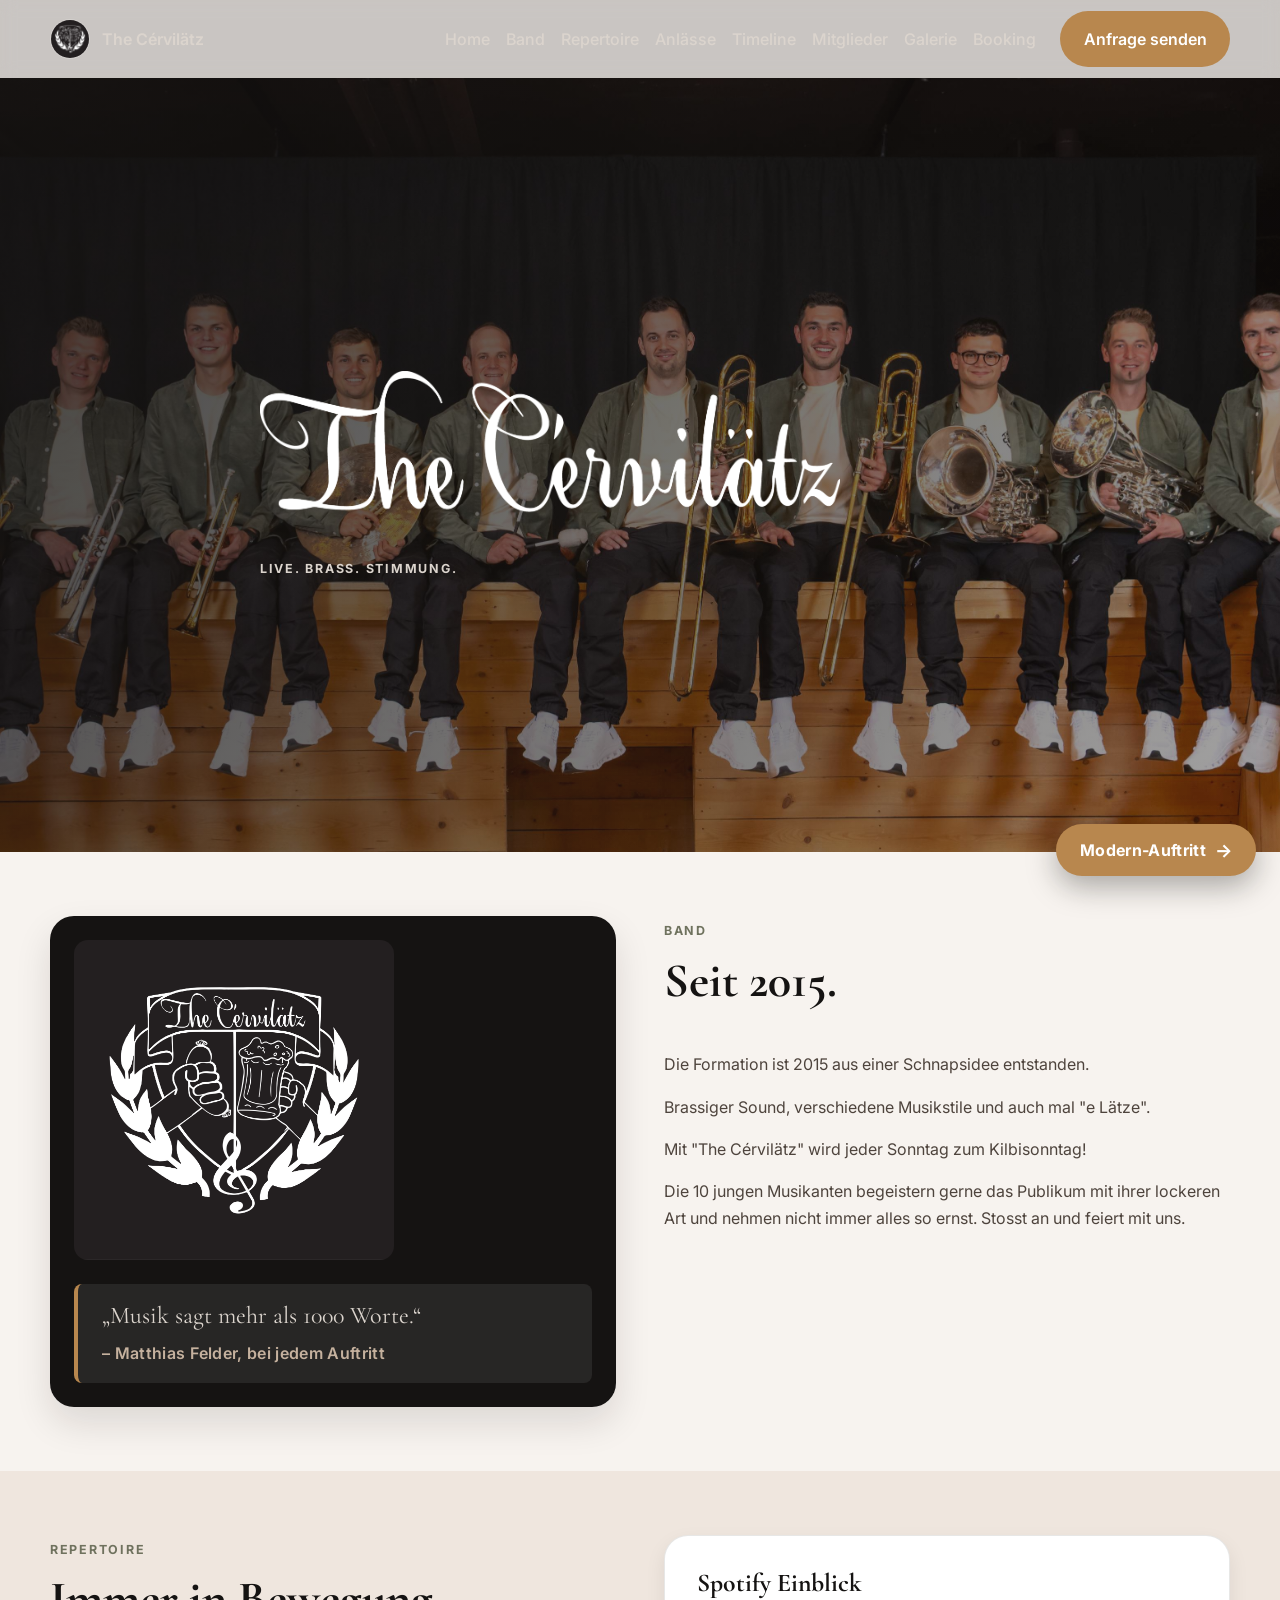
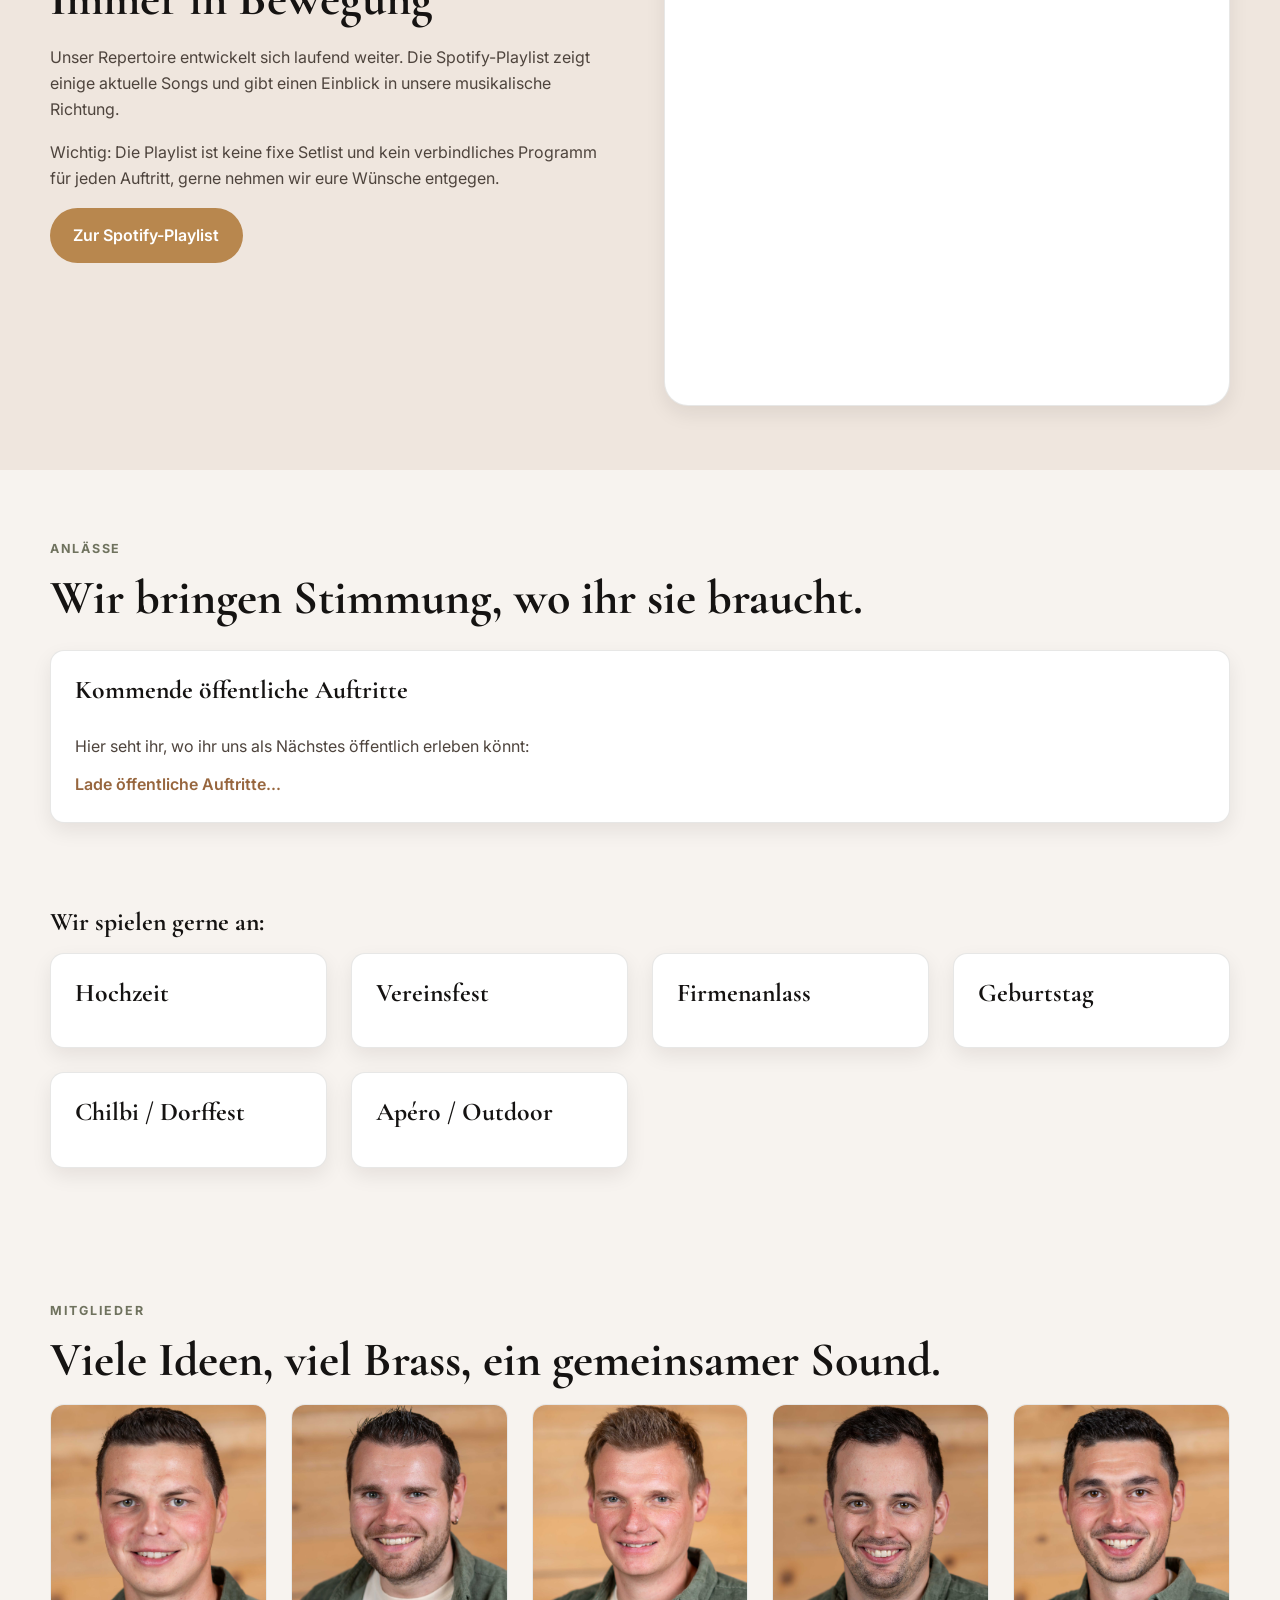
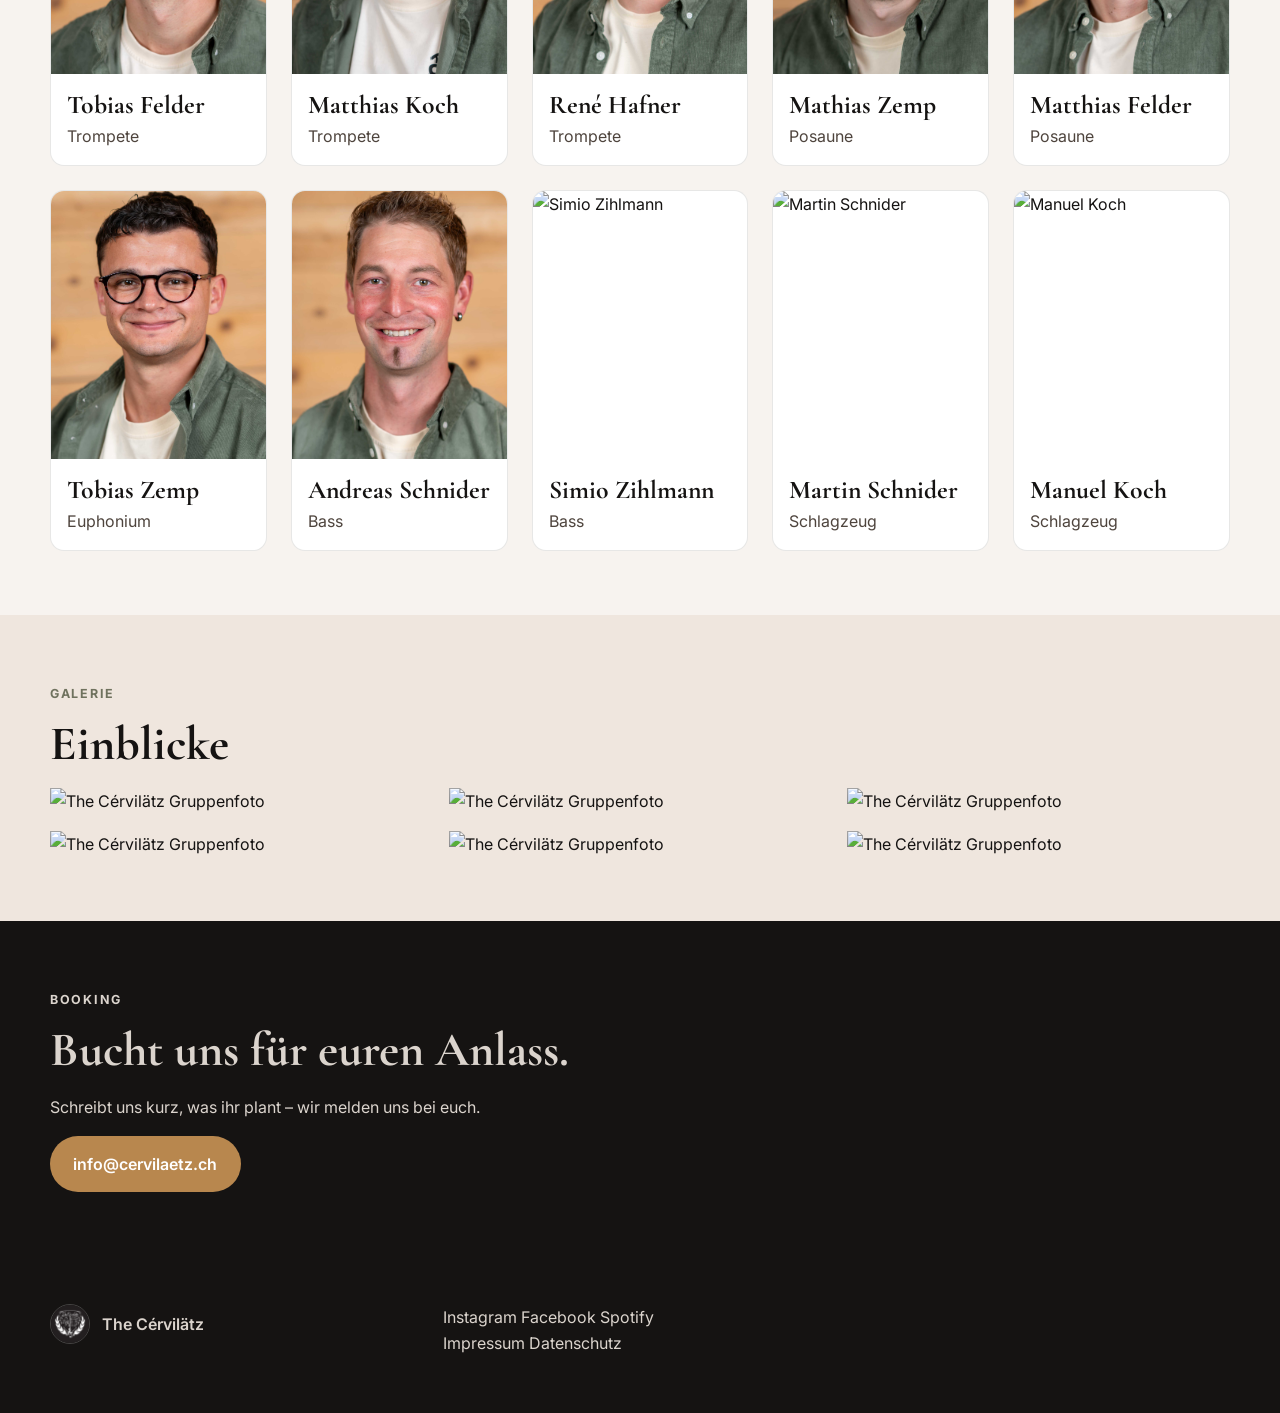
==== commit 8185dd53: "Make Modern promo banner sticky" ====
--- a/index.html
+++ b/index.html
@@ -27,27 +27,38 @@
   <link rel="stylesheet" href="css/style.css">
   <style>
     .modern-promo-banner {
-      background: #171310;
-      border-top: 1px solid rgba(255,255,255,.08);
-      border-bottom: 1px solid rgba(255,255,255,.08);
-    }
-
-    .modern-promo-banner a {
-      min-height: 72px;
+      position: fixed;
+      z-index: 60;
+      right: .75rem;
+      bottom: max(.75rem, env(safe-area-inset-bottom));
+      left: .75rem;
+      background: transparent;
+      border: 0;
+    }
+
+    .modern-promo-banner a.container {
+      width: auto;
+      max-width: none;
+      min-height: 52px;
+      margin: 0;
+      padding: 0 1.5rem;
       display: flex;
       align-items: center;
-      justify-content: space-between;
-      gap: 1rem;
+      justify-content: center;
+      gap: .55rem;
+      border-radius: 999px;
+      background: var(--color-accent);
       color: #fff;
       text-decoration: none;
       font-weight: 700;
-      letter-spacing: .04em;
+      letter-spacing: .02em;
+      box-shadow: 0 10px 30px rgba(21,19,18,.35);
     }
 
     .modern-promo-banner a::after {
       content: "→";
-      color: var(--color-accent);
-      font-size: 1.6rem;
+      color: #fff;
+      font-size: 1.15rem;
       transition: transform var(--transition);
     }
 
@@ -57,8 +68,16 @@
     }
 
     .modern-promo-banner strong {
-      color: var(--color-accent);
-      font-size: clamp(1.05rem, 3vw, 1.35rem);
+      color: #fff;
+      font-size: 1rem;
+    }
+
+    @media (min-width: 760px) {
+      .modern-promo-banner {
+        left: auto;
+        right: 1.5rem;
+        bottom: 1.5rem;
+      }
     }
   </style>
   <script type="application/ld+json">
@@ -316,4 +335,4 @@
 
   <script src="js/script.js"></script>
 </body>
-</html>
+</html>
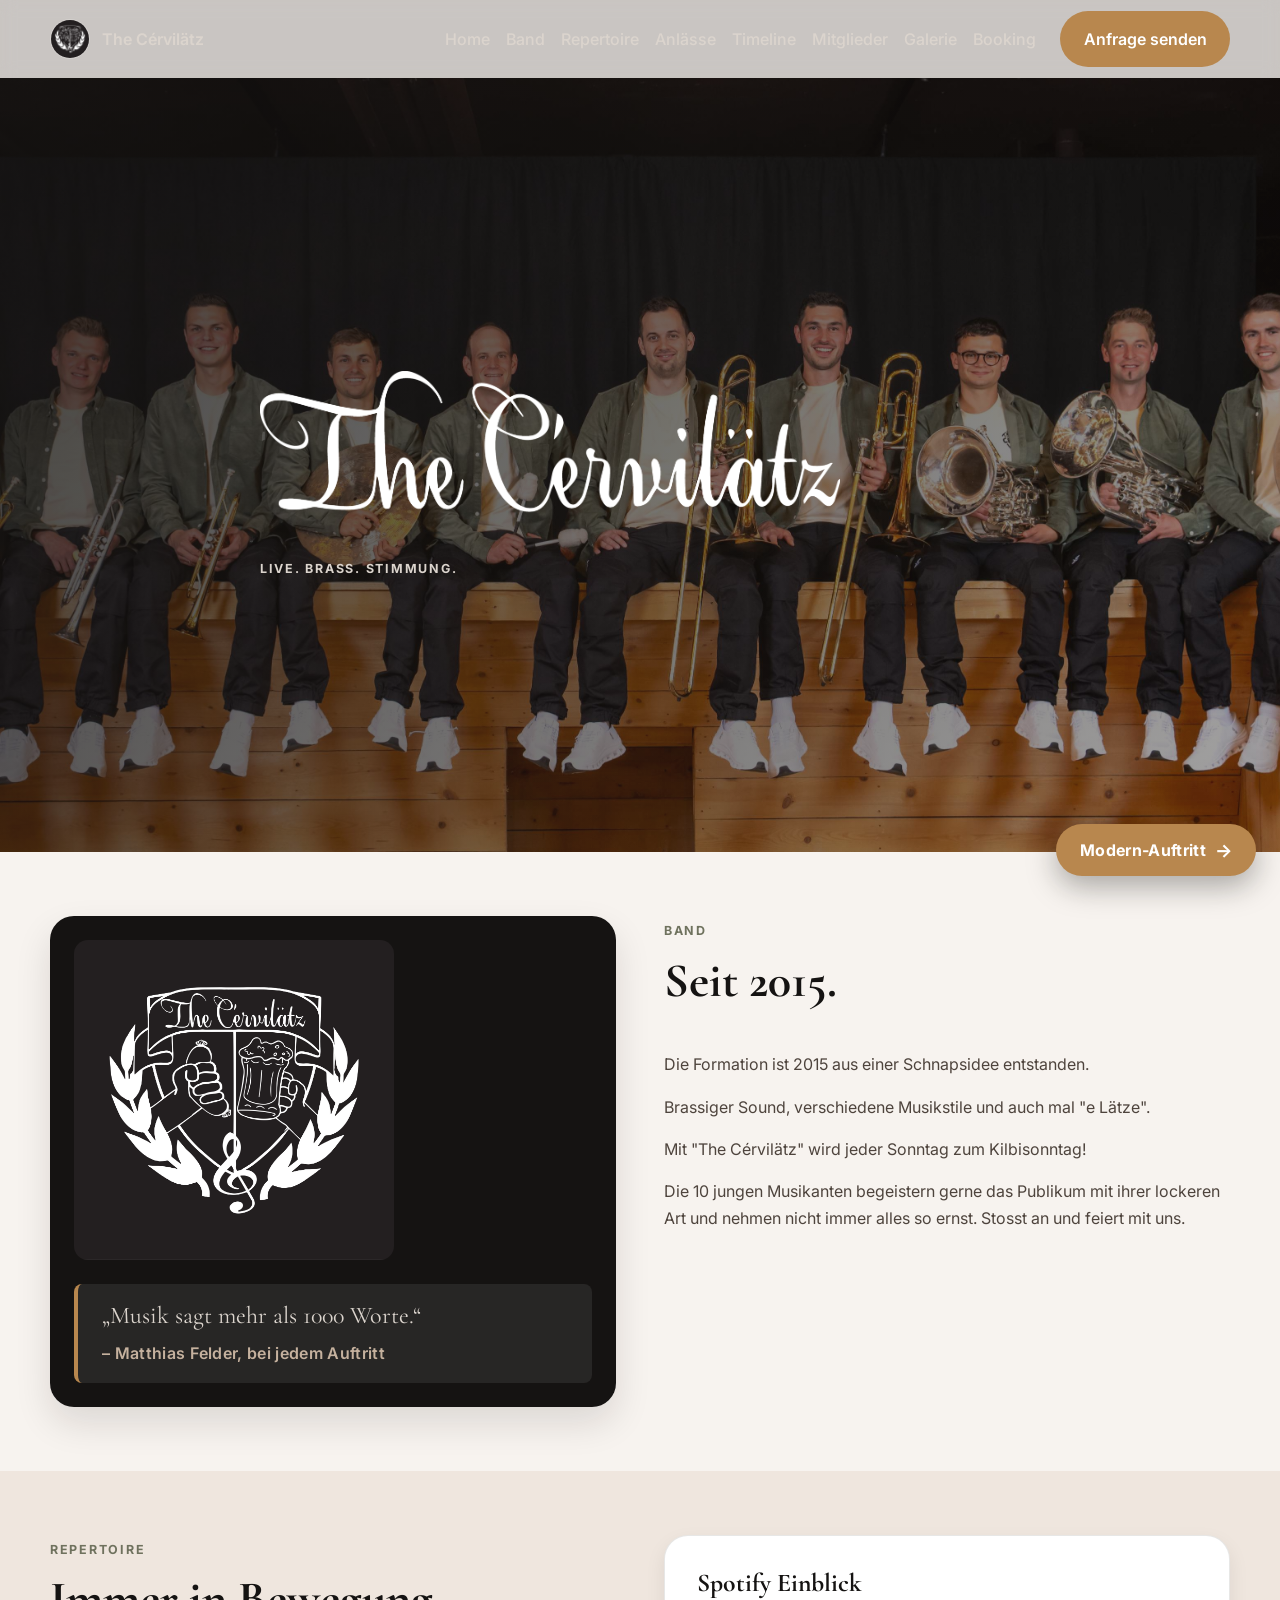
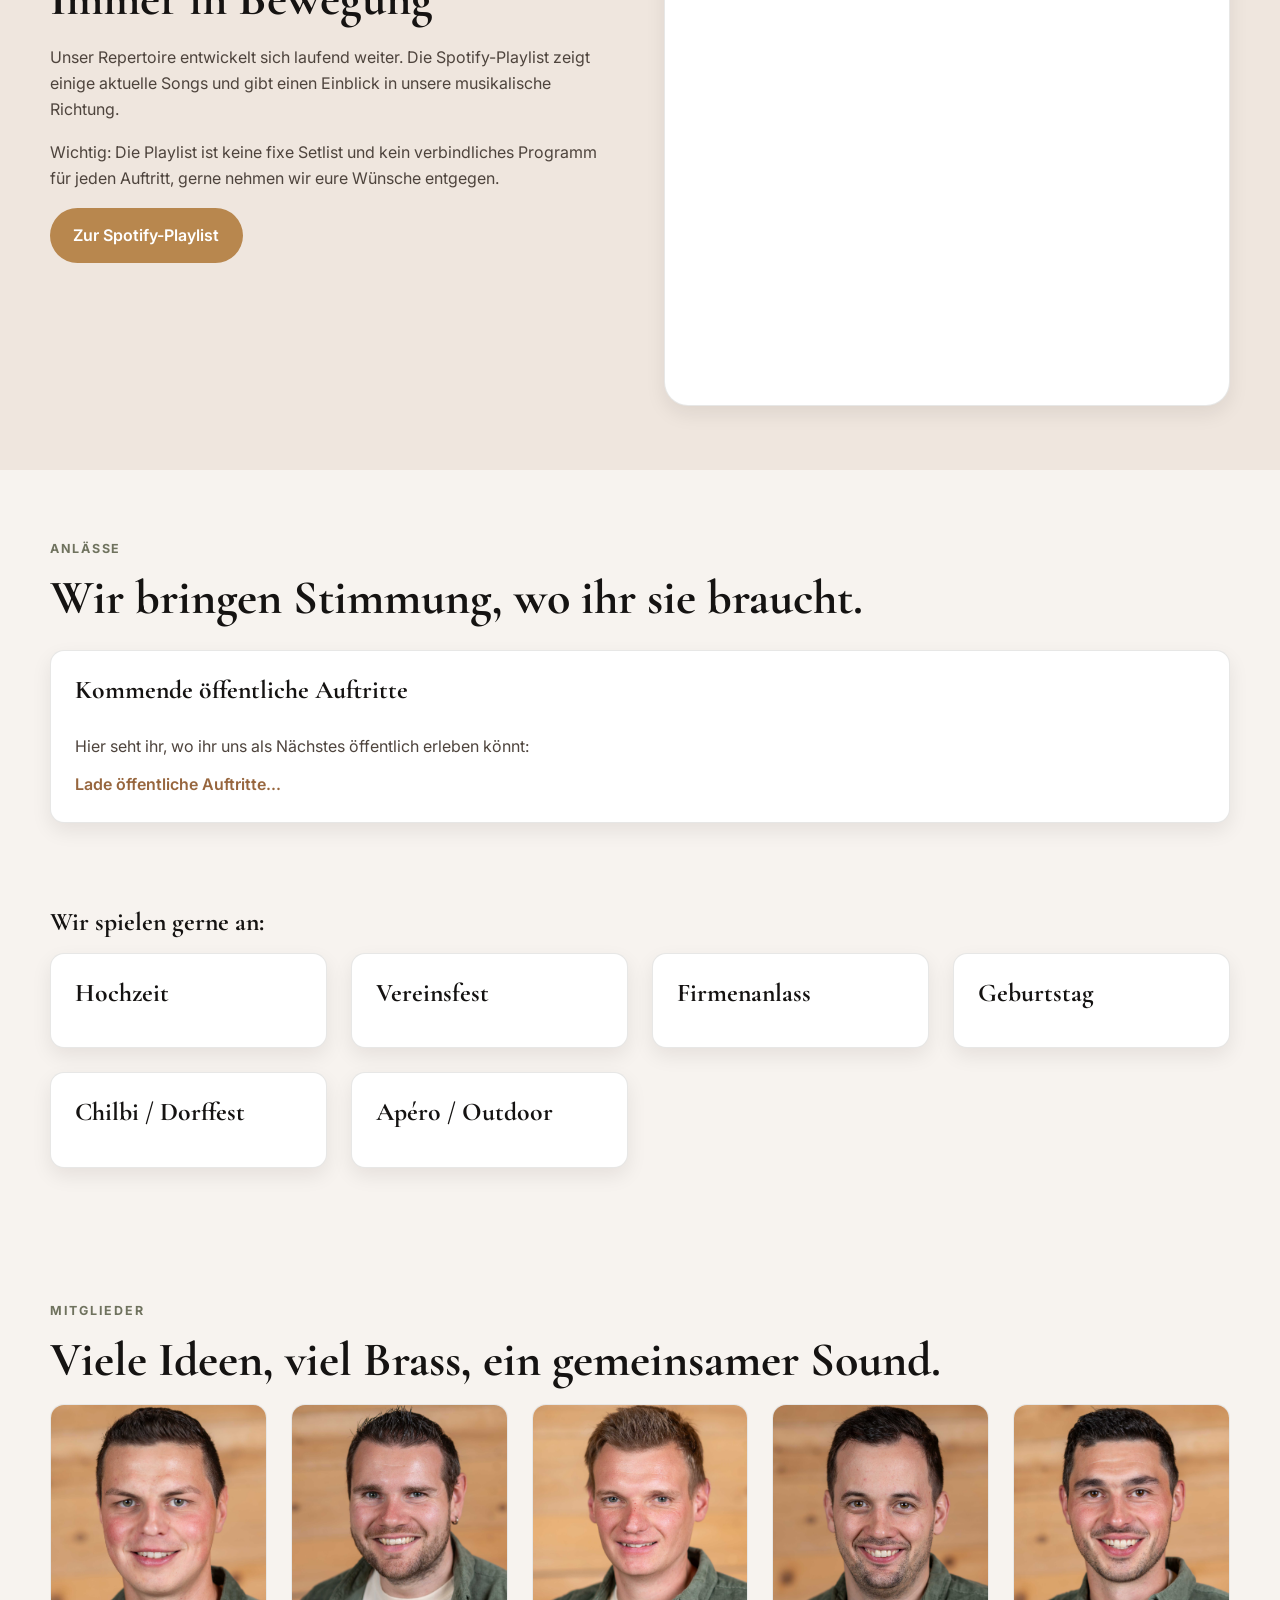
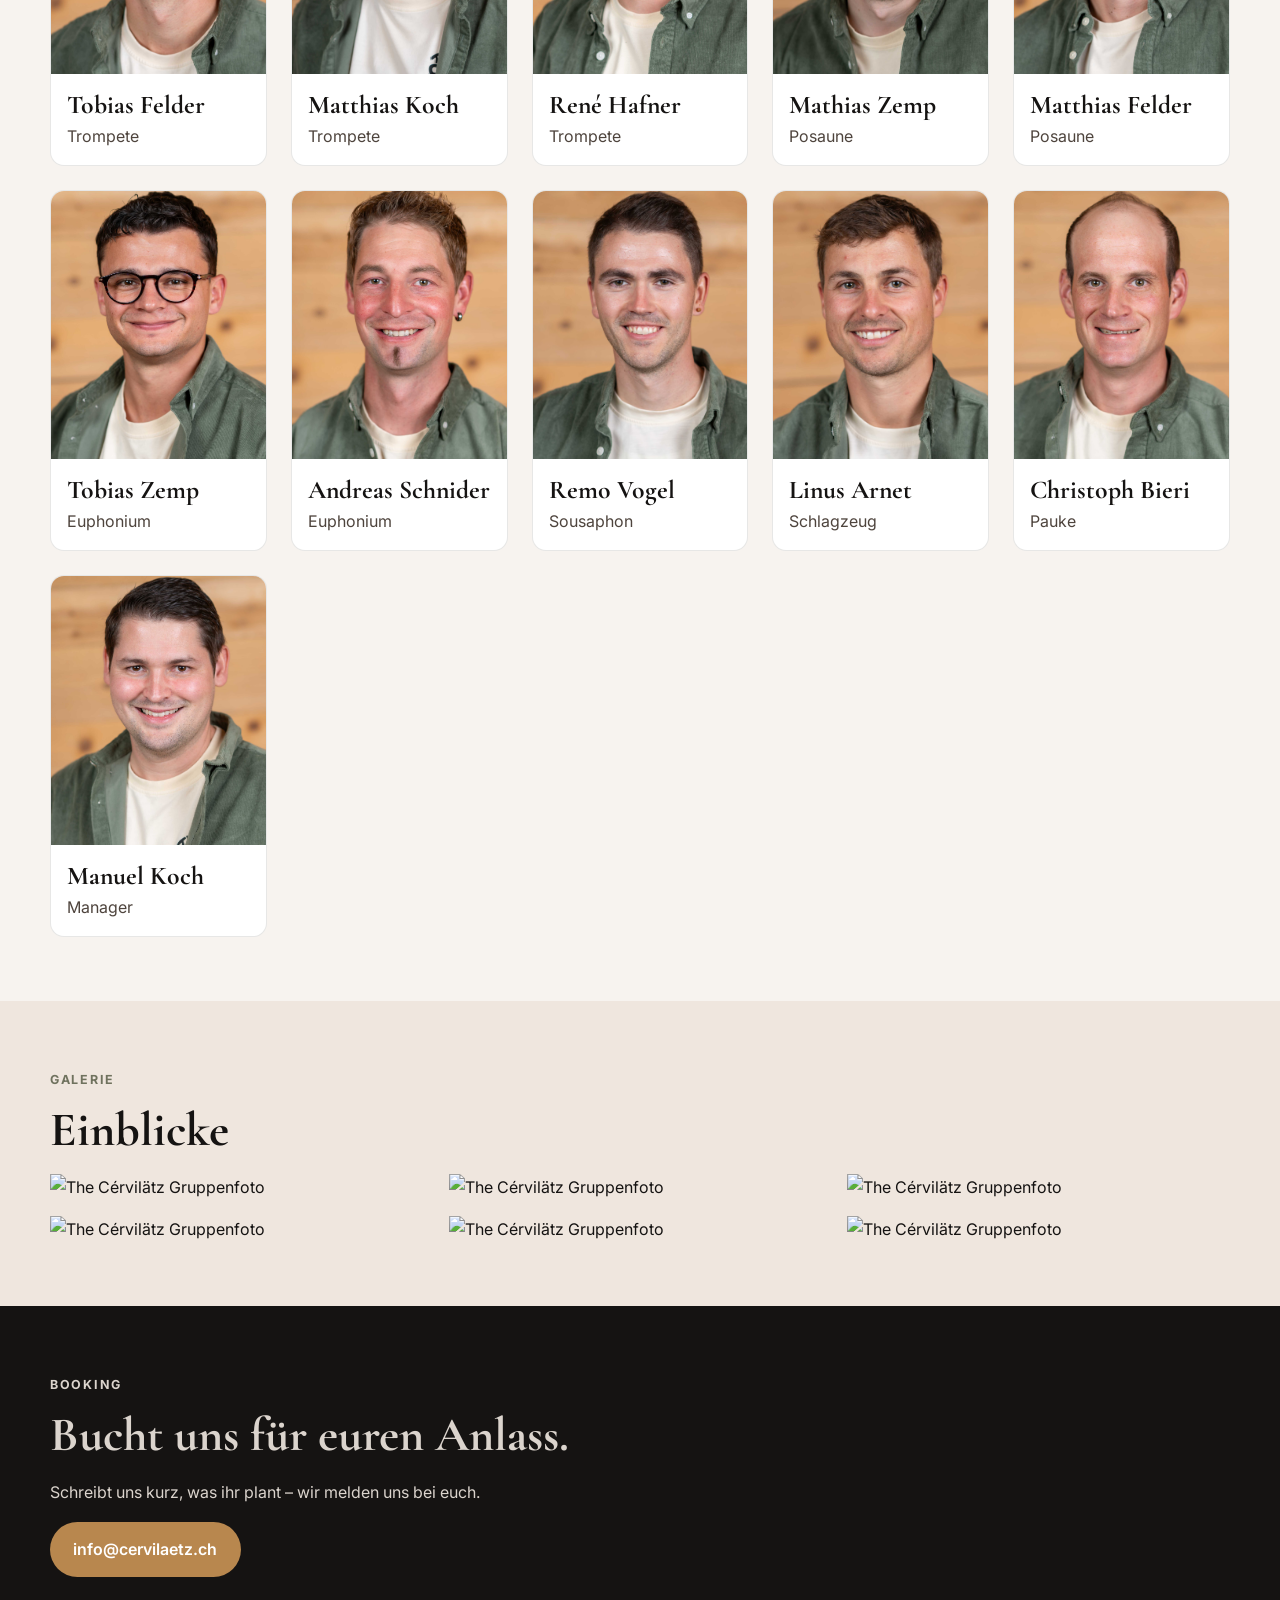
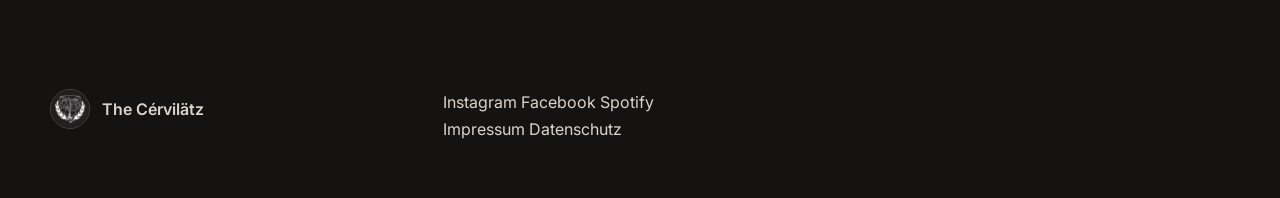
==== commit 2e9e3b97: "Restore correct band member lineup" ====
--- a/index.html
+++ b/index.html
@@ -272,14 +272,15 @@
         <div class="cards-grid member-grid">
           <article class="member-card"><img src="images/mitglieder/063_10y-jubi_tobias_felder.jpg" alt="Tobias Felder"><h3>Tobias Felder</h3><p>Trompete</p></article>
           <article class="member-card"><img src="images/mitglieder/059_10y-jubi_matthias_koch.jpg" alt="Matthias Koch"><h3>Matthias Koch</h3><p>Trompete</p></article>
-          <article class="member-card"><img src="images/mitglieder/085_10y-jubi_rene_hafner.jpg" alt="Rene Hafner"><h3>René Hafner</h3><p>Trompete</p></article>
+          <article class="member-card"><img src="images/mitglieder/085_10y-jubi_rene_hafner.jpg" alt="René Hafner"><h3>René Hafner</h3><p>Trompete</p></article>
           <article class="member-card"><img src="images/mitglieder/044_10y-jubi_mathias_zemp.jpg" alt="Mathias Zemp"><h3>Mathias Zemp</h3><p>Posaune</p></article>
           <article class="member-card"><img src="images/mitglieder/053_10y-jubi_matthias_felder.jpg" alt="Matthias Felder"><h3>Matthias Felder</h3><p>Posaune</p></article>
           <article class="member-card"><img src="images/mitglieder/070_10y-jubi_tobias_zemp.jpg" alt="Tobias Zemp"><h3>Tobias Zemp</h3><p>Euphonium</p></article>
-          <article class="member-card"><img src="images/mitglieder/077_10y-jubi_andreas_schnider.jpg" alt="Andreas Schnider"><h3>Andreas Schnider</h3><p>Bass</p></article>
-          <article class="member-card"><img src="images/mitglieder/066_10y-jubi_simio_zihlmann.jpg" alt="Simio Zihlmann"><h3>Simio Zihlmann</h3><p>Bass</p></article>
-          <article class="member-card"><img src="images/mitglieder/080_10y-jubi_martin_schnider.jpg" alt="Martin Schnider"><h3>Martin Schnider</h3><p>Schlagzeug</p></article>
-          <article class="member-card"><img src="images/mitglieder/074_10y-jubi_manuel_koch.jpg" alt="Manuel Koch"><h3>Manuel Koch</h3><p>Schlagzeug</p></article>
+          <article class="member-card"><img src="images/mitglieder/077_10y-jubi_andreas_schnider.jpg" alt="Andreas Schnider"><h3>Andreas Schnider</h3><p>Euphonium</p></article>
+          <article class="member-card"><img src="images/mitglieder/081_10y-jubi_remo_vogel.jpg" alt="Remo Vogel"><h3>Remo Vogel</h3><p>Sousaphon</p></article>
+          <article class="member-card"><img src="images/mitglieder/037_10y-jubi_linus_arnet.jpg" alt="Linus Arnet"><h3>Linus Arnet</h3><p>Schlagzeug</p></article>
+          <article class="member-card"><img src="images/mitglieder/075_10y-jubi_christoph_bieri.jpg" alt="Christoph Bieri"><h3>Christoph Bieri</h3><p>Pauke</p></article>
+          <article class="member-card"><img src="images/mitglieder/089_10y-jubi_manuel_koch.jpg" alt="Manuel Koch"><h3>Manuel Koch</h3><p>Manager</p></article>
         </div>
       </div>
     </section>
@@ -335,4 +336,4 @@
 
   <script src="js/script.js"></script>
 </body>
-</html>+</html>
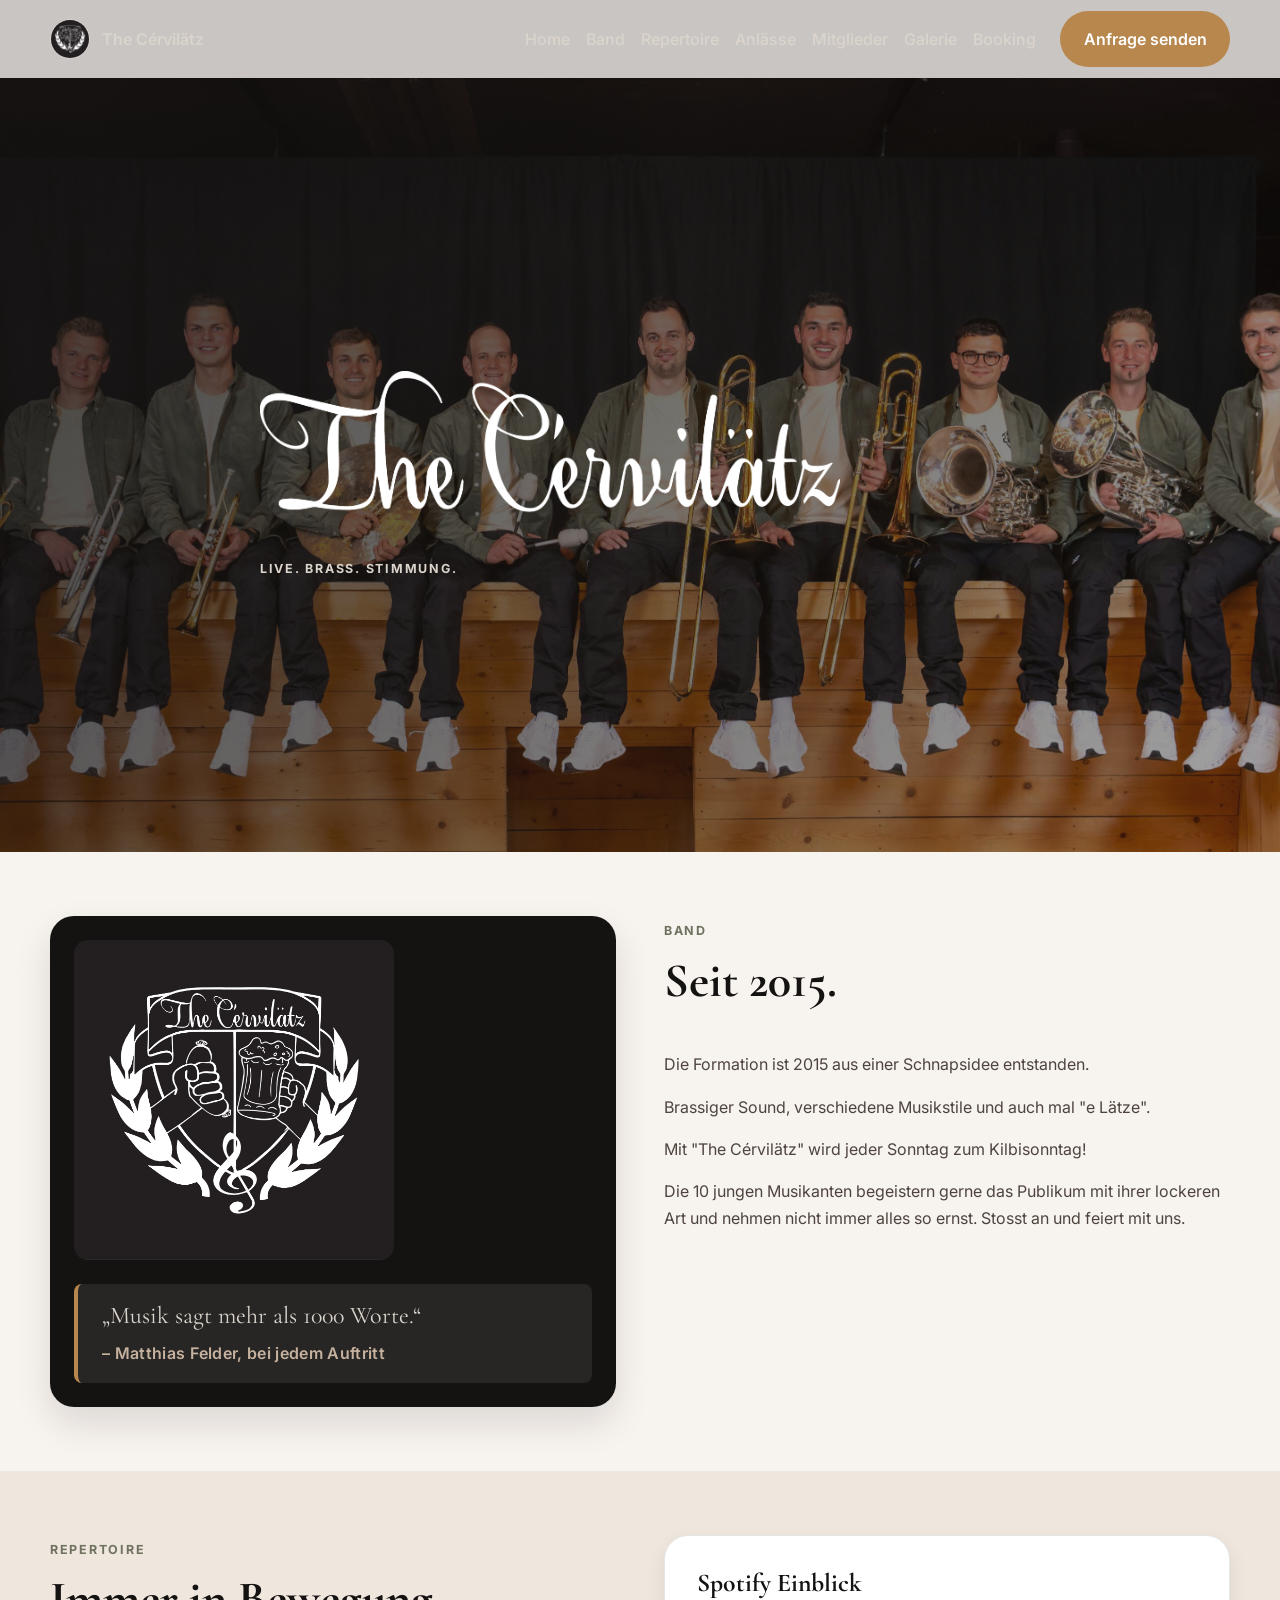
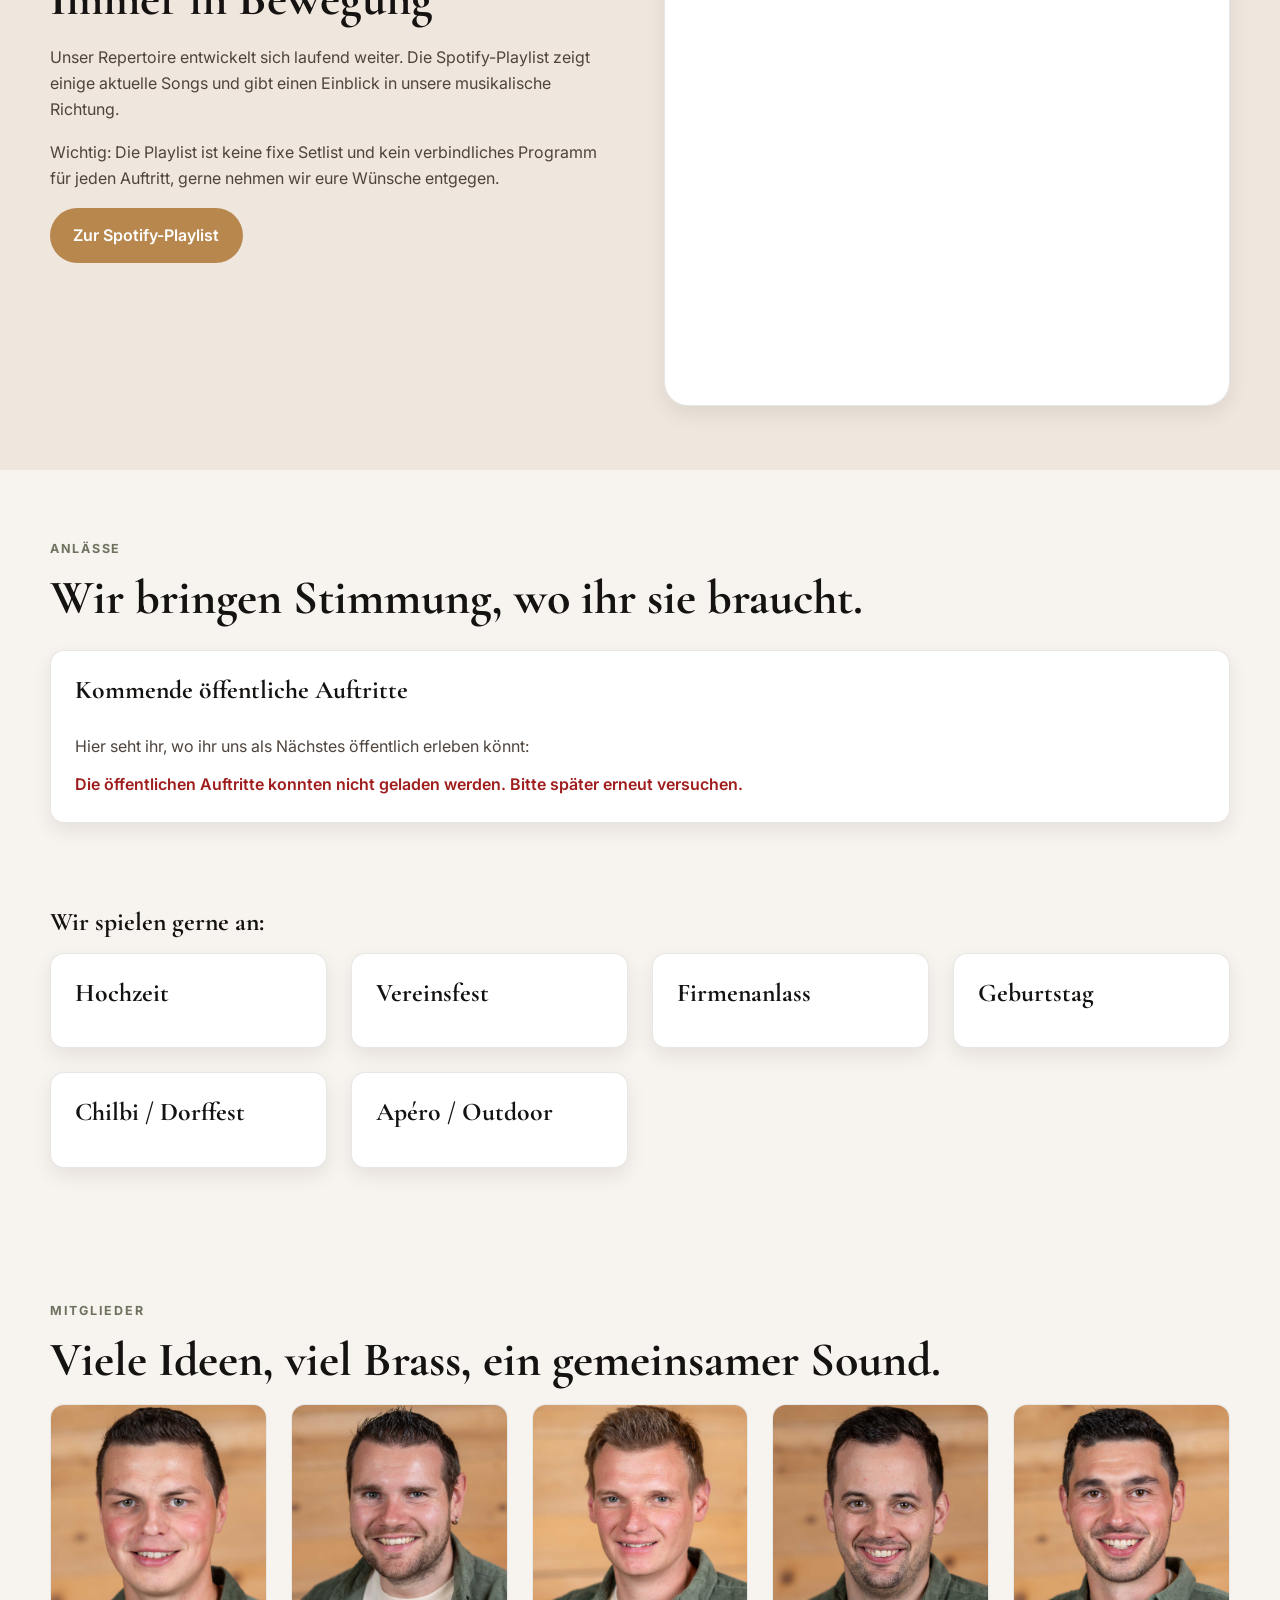
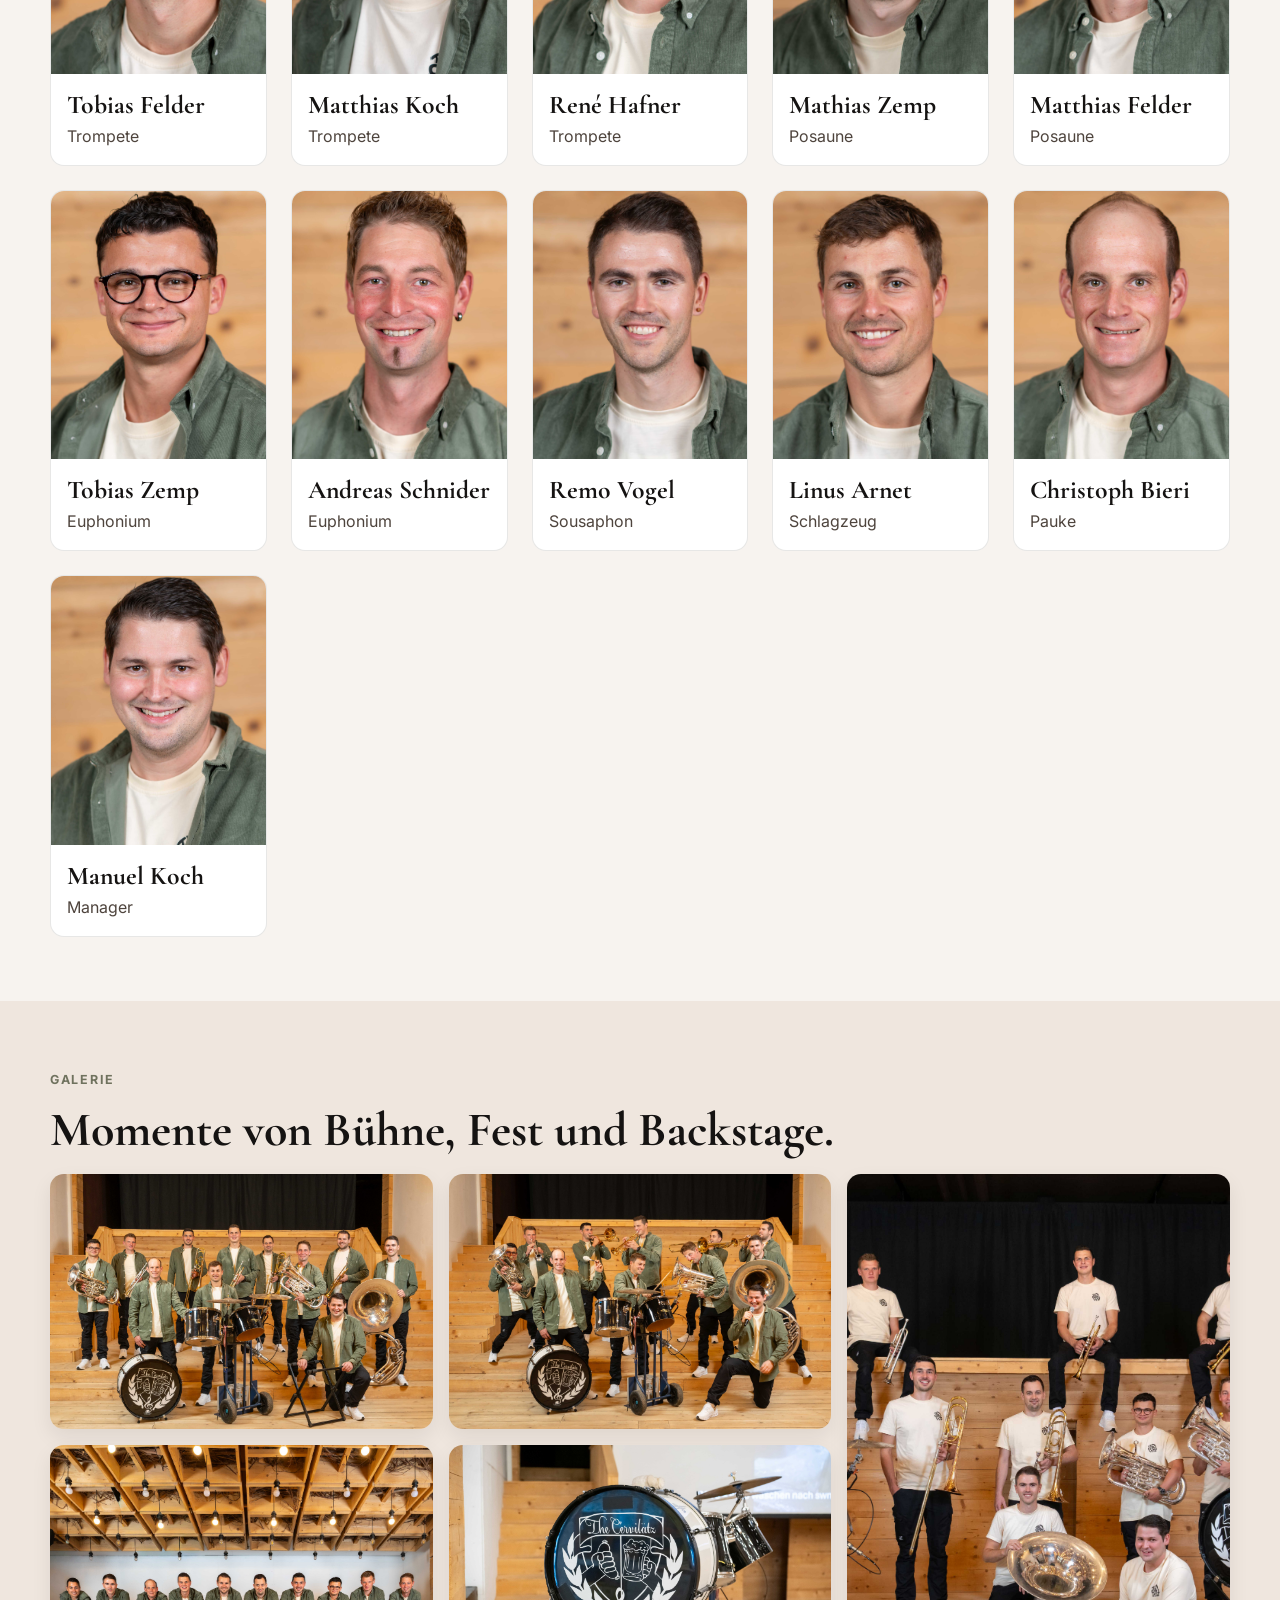
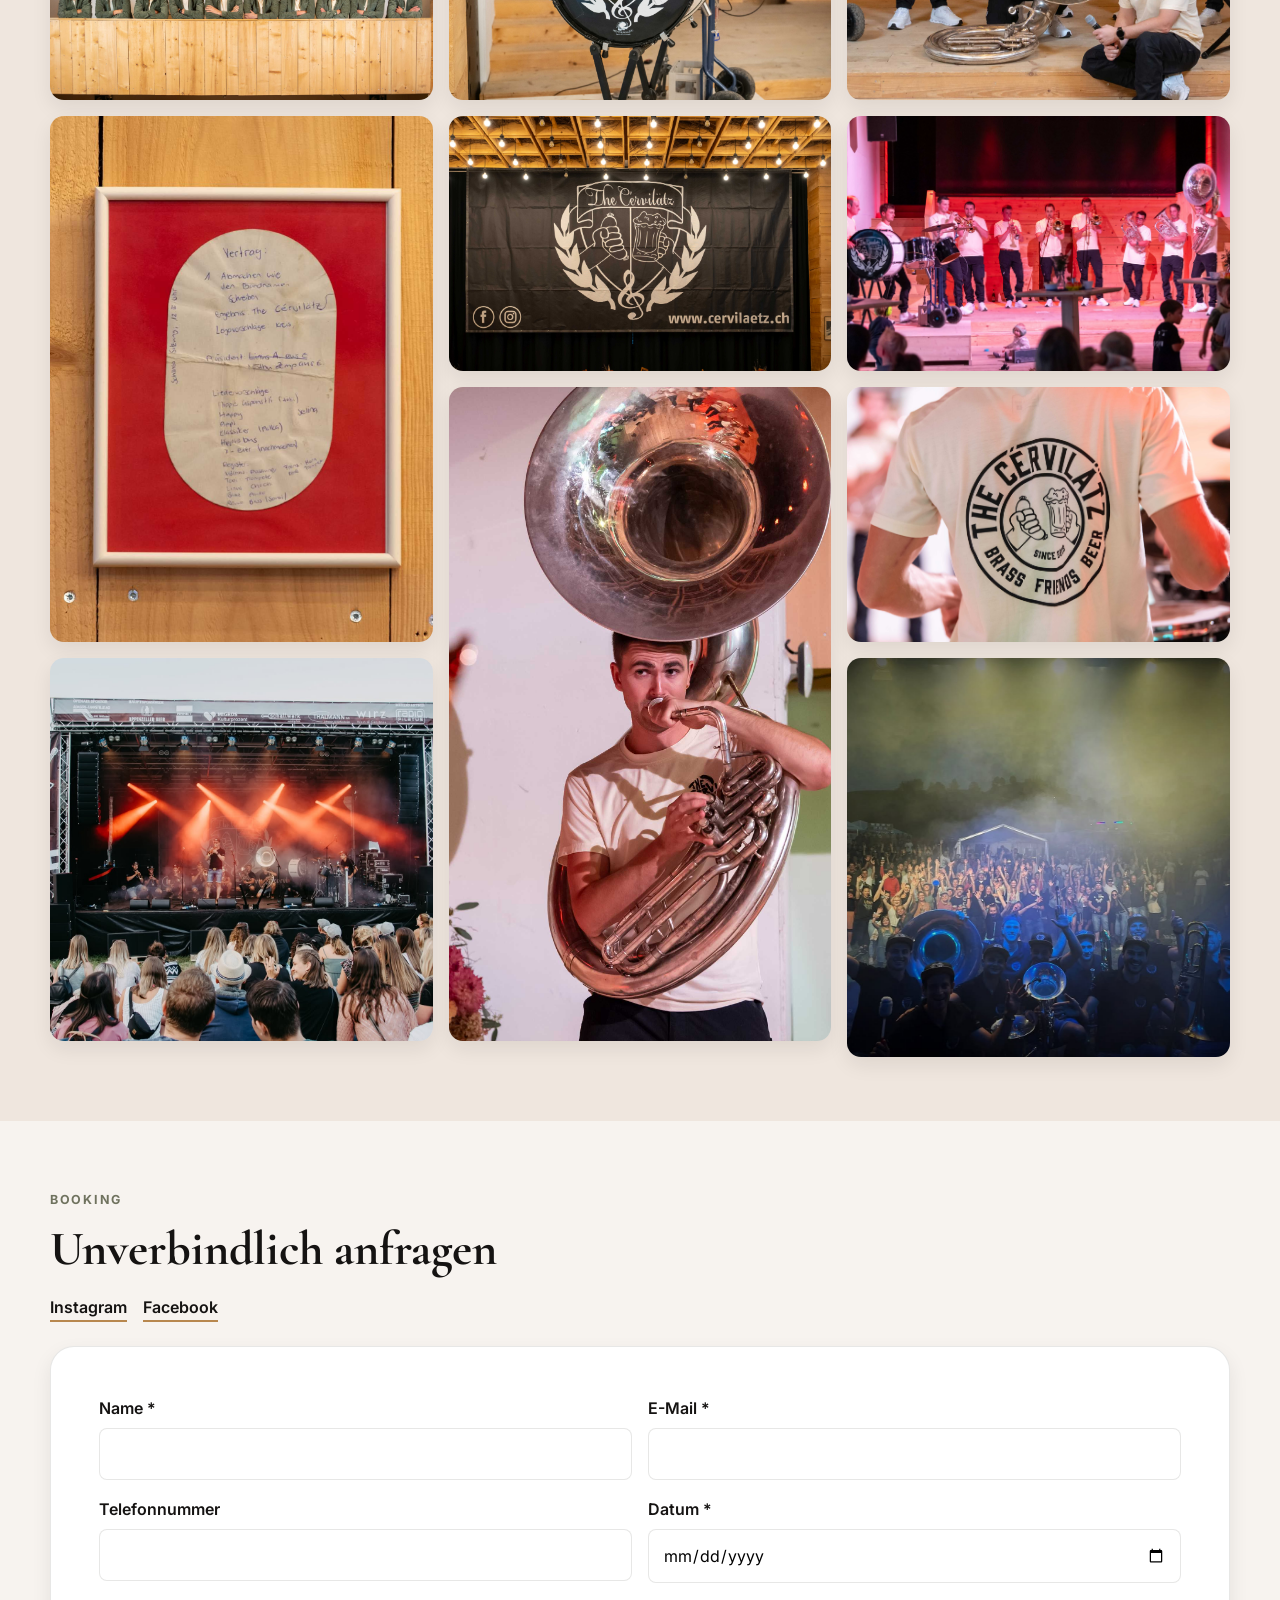
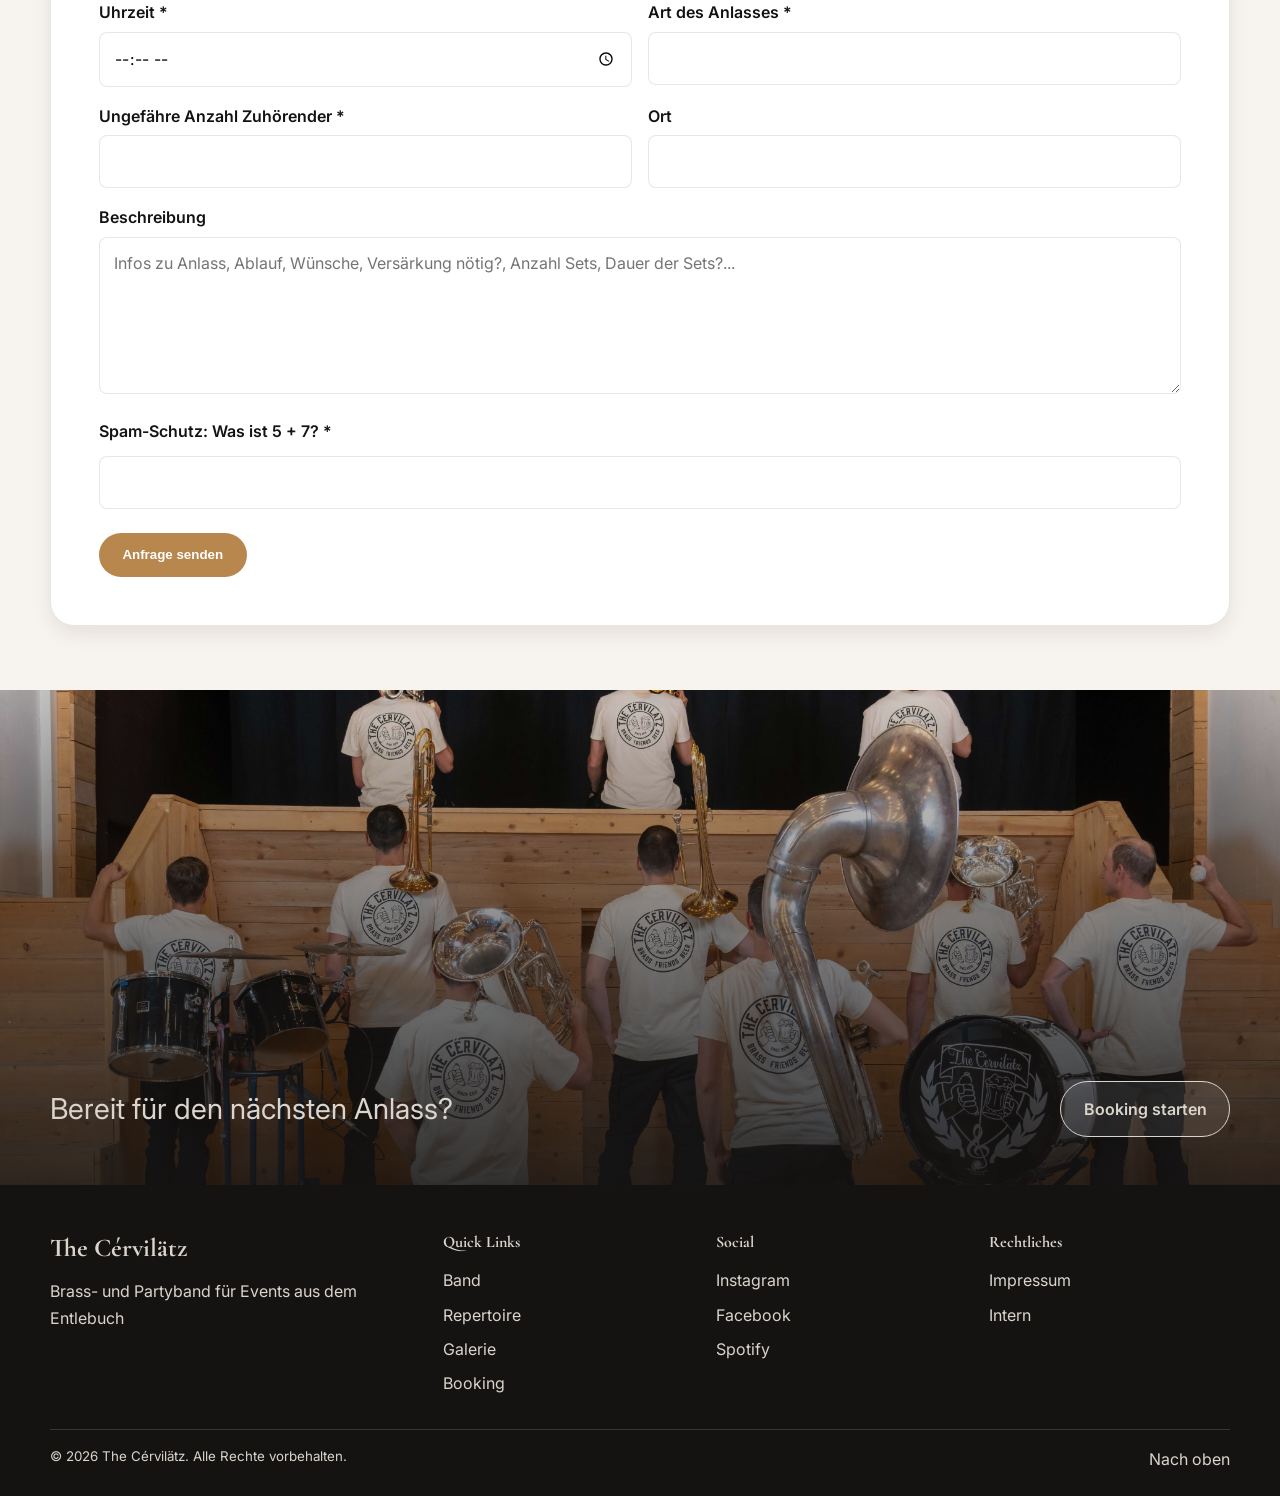
==== commit 1d64ef06: "Restore homepage form and gallery; remove Modern banner and timeline Undo unrelated homepage changes" ====
--- a/index.html
+++ b/index.html
@@ -25,61 +25,6 @@
   <link rel="preconnect" href="https://fonts.gstatic.com" crossorigin>
   <link href="https://fonts.googleapis.com/css2?family=Cormorant+Garamond:wght@500;600;700&family=Inter:wght@400;500;600;700&display=swap" rel="stylesheet">
   <link rel="stylesheet" href="css/style.css">
-  <style>
-    .modern-promo-banner {
-      position: fixed;
-      z-index: 60;
-      right: .75rem;
-      bottom: max(.75rem, env(safe-area-inset-bottom));
-      left: .75rem;
-      background: transparent;
-      border: 0;
-    }
-
-    .modern-promo-banner a.container {
-      width: auto;
-      max-width: none;
-      min-height: 52px;
-      margin: 0;
-      padding: 0 1.5rem;
-      display: flex;
-      align-items: center;
-      justify-content: center;
-      gap: .55rem;
-      border-radius: 999px;
-      background: var(--color-accent);
-      color: #fff;
-      text-decoration: none;
-      font-weight: 700;
-      letter-spacing: .02em;
-      box-shadow: 0 10px 30px rgba(21,19,18,.35);
-    }
-
-    .modern-promo-banner a::after {
-      content: "→";
-      color: #fff;
-      font-size: 1.15rem;
-      transition: transform var(--transition);
-    }
-
-    .modern-promo-banner a:hover::after,
-    .modern-promo-banner a:focus-visible::after {
-      transform: translateX(.25rem);
-    }
-
-    .modern-promo-banner strong {
-      color: #fff;
-      font-size: 1rem;
-    }
-
-    @media (min-width: 760px) {
-      .modern-promo-banner {
-        left: auto;
-        right: 1.5rem;
-        bottom: 1.5rem;
-      }
-    }
-  </style>
   <script type="application/ld+json">
     {
       "@context": "https://schema.org",
@@ -132,7 +77,7 @@
           <li><a href="#band">Band</a></li>
           <li><a href="#repertoire">Repertoire</a></li>
           <li><a href="#anlaesse">Anlässe</a></li>
-          <li><a href="#timeline">Timeline</a></li>
+
           <li><a href="#mitglieder">Mitglieder</a></li>
           <li><a href="#galerie">Galerie</a></li>
           <li><a href="#booking">Booking</a></li>
@@ -155,12 +100,6 @@
       </div>
     </section>
     <!-- END SECTION: HERO -->
-
-    <aside class="modern-promo-banner" aria-label="Hinweis auf Modern-Auftritt">
-      <a class="container" href="modern/">
-        <strong>Modern-Auftritt</strong>
-      </a>
-    </aside>
 
     <!-- SECTION: ABOUT / BAND -->
     <section class="section section-anchor" id="band">
@@ -231,40 +170,7 @@
     </section>
     <!-- END SECTION: EVENT TYPES / ANLAESSE -->
 
-<!-- SECTION: TIMELINE / MEILENSTEINE 
-    <section class="section section-charcoal section-anchor" id="timeline">
-      <div class="container">
-        <p class="overline">Timeline</p>
-        <h2>Meilensteine</h2>
-        <ol class="timeline-list">
-          <li>
-            <span class="year">2015</span>
-            <p>Gründung von The Cérvilätz.</p>
-            <p>Statuten auf einem Pommes-Teller.</p>
-          </li>
-          <li>
-            <span class="year">2016</span>
-            <p>Erster Auftritt am FIC.</p>
-          </li>
-          <li>
-            <span class="year">2022</span>
-            <p>Erster Auftritt an einem Open-Air - Grundopenair.</p>
-          </li>
-          <li>
-            <span class="year">2025</span>
-            <p>10-Jahres-Jubiläum mit neuen Bildern und neuem Webauftritt.</p>
-          </li>
-          <li>
-            <span class="year">2026</span>
-            <p>10. und somit Jubiläums Auftritt am FIC</p>
-          </li>
-        </ol>
-      </div>
-    </section>
-     END SECTION: TIMELINE / MEILENSTEINE -->
-  
-
-    <!-- SECTION: BAND MEMBERS -->
+<!-- SECTION: BAND MEMBERS -->
     <section class="section section-anchor" id="mitglieder">
       <div class="container">
         <p class="overline">Mitglieder</p>
@@ -284,56 +190,159 @@
         </div>
       </div>
     </section>
+    <!-- END SECTION: BAND MEMBERS -->
 
     <!-- SECTION: GALLERY -->
     <section class="section section-alt section-anchor" id="galerie">
       <div class="container">
         <p class="overline">Galerie</p>
-        <h2>Einblicke</h2>
-        <div class="gallery-grid">
-          <img src="images/galerie/034_10y-jubi_gruppe.jpg" alt="The Cérvilätz Gruppenfoto" loading="lazy">
-          <img src="images/galerie/021_10y-jubi_gruppe.jpg" alt="The Cérvilätz Gruppenfoto" loading="lazy">
-          <img src="images/galerie/016_10y-jubi_gruppe.jpg" alt="The Cérvilätz Gruppenfoto" loading="lazy">
-          <img src="images/galerie/014_10y-jubi_gruppe.jpg" alt="The Cérvilätz Gruppenfoto" loading="lazy">
-          <img src="images/galerie/031_10y-jubi_gruppe.jpg" alt="The Cérvilätz Gruppenfoto" loading="lazy">
-          <img src="images/galerie/009_10y-jubi_gruppe.jpg" alt="The Cérvilätz Gruppenfoto" loading="lazy">
-        </div>
-      </div>
-    </section>
+        <h2>Momente von Bühne, Fest und Backstage.</h2>
+        <div class="gallery-grid" id="gallery-grid" aria-live="polite"></div>
+      </div>
+    </section>
+    <!-- END SECTION: GALLERY -->
 
     <!-- SECTION: BOOKING -->
-    <section class="section section-charcoal section-anchor" id="booking">
-      <div class="container booking-grid">
-        <div>
-          <p class="overline">Booking</p>
-          <h2>Bucht uns für euren Anlass.</h2>
-          <p>Schreibt uns kurz, was ihr plant – wir melden uns bei euch.</p>
-        </div>
-        <div>
-          <a class="btn btn-primary" href="mailto:info@cervilaetz.ch">info@cervilaetz.ch</a>
-        </div>
-      </div>
-    </section>
+    <section class="section section-anchor" id="booking">
+      <div class="container booking-head">
+        <p class="overline">Booking</p>
+        <h2>Unverbindlich anfragen</h2>
+        <div class="social-row" aria-label="Social Media Links">
+          <a href="https://www.instagram.com/the_cervilaetz/" target="_blank" rel="noopener noreferrer">Instagram</a>
+          <a href="https://www.facebook.com/profile.php?id=100063524253847" target="_blank" rel="noopener noreferrer">Facebook</a>
+        </div>
+      </div>
+
+      <div class="container booking-wrap">
+        <!-- This form uses FormSubmit to forward requests to the configured e-mail address. -->
+        <form class="booking-form" action="https://formsubmit.co/koch_manuel@hotmail.com" method="post">
+          <input type="hidden" name="_subject" value="Neue Booking-Anfrage | The Cérvilätz">
+          <input type="text" name="_honey" class="hidden-field" tabindex="-1" autocomplete="off">
+          <div class="form-grid">
+            <div class="form-field">
+              <label for="name">Name *</label>
+              <input id="name" name="name" type="text" required>
+            </div>
+            <div class="form-field">
+              <label for="email">E-Mail *</label>
+              <input id="email" name="email" type="email" required>
+            </div>
+            <div class="form-field">
+              <label for="phone">Telefonnummer</label>
+              <input id="phone" name="phone" type="tel">
+            </div>
+            <div class="form-field">
+              <label for="date">Datum *</label>
+              <input id="date" name="date" type="date" required>
+            </div>
+            <div class="form-field">
+              <label for="time">Uhrzeit *</label>
+              <input id="time" name="time" type="time" required>
+            </div>
+            <div class="form-field">
+              <label for="event-type">Art des Anlasses *</label>
+              <input id="event-type" name="event-type" type="text" required>
+            </div>
+            <div class="form-field">
+              <label for="audience">Ungefähre Anzahl Zuhörender *</label>
+              <input id="audience" name="audience" type="number" min="1" required>
+            </div>
+            <div class="form-field">
+              <label for="location">Ort</label>
+              <input id="location" name="location" type="text">
+            </div>
+            <!--
+            <div class="form-field">
+              <label for="duration">Dauer</label>
+              <input id="duration" name="duration" type="text" placeholder="z. B. 2 Stunden">
+            </div>
+            <div class="form-field">
+              <label for="sets">Anzahl Sets</label>
+              <input id="sets" name="sets" type="text">
+            </div>
+            <div class="form-field">
+              <label for="amplification">Elektroakustische Verstärkung nötig?</label>
+              <select id="amplification" name="amplification">
+                <option value="">Bitte wählen</option>
+                <option>Ja</option>
+                <option>Nein</option>
+                <option>Unklar</option>
+              </select>
+            </div>
+            -->
+            <div class="form-field form-field-full">
+              <label for="description">Beschreibung</label>
+              <textarea id="description" name="description" rows="5" placeholder="Infos zu Anlass, Ablauf, Wünsche, Versärkung nötig?, Anzahl Sets, Dauer der Sets?..."></textarea>
+            </div>
+            <div class="form-field form-field-full captcha-field">
+              <label for="captcha-answer" id="captcha-question">Spam-Schutz: Rechnung wird geladen ... *</label>
+              <input id="captcha-answer" name="captcha-answer" type="number" inputmode="numeric" required>
+            </div>
+          </div>
+          <button type="submit" class="btn btn-primary">Anfrage senden</button>
+        </form>
+      </div>
+    </section>
+    <!-- END SECTION: BOOKING -->
+
+    <!-- SECTION: CLOSING IMAGE BANNER -->
+    <section class="closing-banner" aria-label="Schlussbild">
+      <div class="closing-media" role="img" aria-label="The Cérvilätz als Gruppe von hinten"></div>
+      <div class="closing-overlay"></div>
+      <div class="container closing-content">
+        <p>Bereit für den nächsten Anlass?</p>
+        <a href="#booking" class="btn btn-secondary">Booking starten</a>
+      </div>
+    </section>
+    <!-- END SECTION: CLOSING IMAGE BANNER -->
   </main>
 
+  <dialog class="gallery-lightbox" id="gallery-lightbox" aria-label="Bildansicht">
+    <button type="button" class="lightbox-close" id="lightbox-close" aria-label="Galerie schliessen">&times;</button>
+    <button type="button" class="lightbox-nav lightbox-prev" id="lightbox-prev" aria-label="Vorheriges Bild">&#10094;</button>
+    <img id="lightbox-image" src="" alt="">
+    <button type="button" class="lightbox-nav lightbox-next" id="lightbox-next" aria-label="Naechstes Bild">&#10095;</button>
+  </dialog>
+
+  <!-- SECTION: FOOTER -->
   <footer class="site-footer">
     <div class="container footer-grid">
       <div>
-        <a class="brand footer-brand" href="#top">
-          <img src="images/Cervilaetz_Logo_negativ_quadrat.jpg" alt="The Cérvilätz Logo">
-          <span>The Cérvilätz</span>
-        </a>
-      </div>
-      <div class="footer-links">
-        <a href="https://www.instagram.com/the_cervilaetz/" target="_blank" rel="noopener noreferrer">Instagram</a>
-        <a href="https://www.facebook.com/profile.php?id=100063524253847" target="_blank" rel="noopener noreferrer">Facebook</a>
-        <a href="https://open.spotify.com/playlist/6LKFlKQ0XDlutGhtxnO7WZ" target="_blank" rel="noopener noreferrer">Spotify</a>
-        <a href="impressum.html">Impressum</a>
-        <a href="datenschutz.html">Datenschutz</a>
-      </div>
+        <h3>The Cérvilätz</h3>
+        <p>Brass- und Partyband für Events aus dem Entlebuch</p>
+      </div>
+      <div>
+        <h4>Quick Links</h4>
+        <ul>
+          <li><a href="#band">Band</a></li>
+          <li><a href="#repertoire">Repertoire</a></li>
+          <li><a href="#galerie">Galerie</a></li>
+          <li><a href="#booking">Booking</a></li>
+        </ul>
+      </div>
+      <div>
+        <h4>Social</h4>
+        <ul>
+          <li><a href="https://www.instagram.com/the_cervilaetz/" target="_blank" rel="noopener noreferrer">Instagram</a></li>
+          <li><a href="https://www.facebook.com/profile.php?id=100063524253847" target="_blank" rel="noopener noreferrer">Facebook</a></li>
+          <li><a href="https://open.spotify.com/playlist/6LKFlKQ0XDlutGhtxnO7WZ?si=Tq5sfGl6RX2MrfLPPSO_Sw" target="_blank" rel="noopener noreferrer">Spotify</a></li>
+        </ul>
+      </div>
+      <div>
+        <h4>Rechtliches</h4>
+        <ul>
+          <li><a href="impressum.html">Impressum</a></li>
+          <li><a href="intern.html">Intern</a></li>
+        </ul>
+      </div>
+    </div>
+    <div class="container footer-bottom">
+      <small>&copy; <span id="year"></span> The Cérvilätz. Alle Rechte vorbehalten.</small>
+      <a href="#top">Nach oben</a>
     </div>
   </footer>
-
-  <script src="js/script.js"></script>
+  <!-- END SECTION: FOOTER -->
+
+  <script src="js/main.js"></script>
 </body>
 </html>
